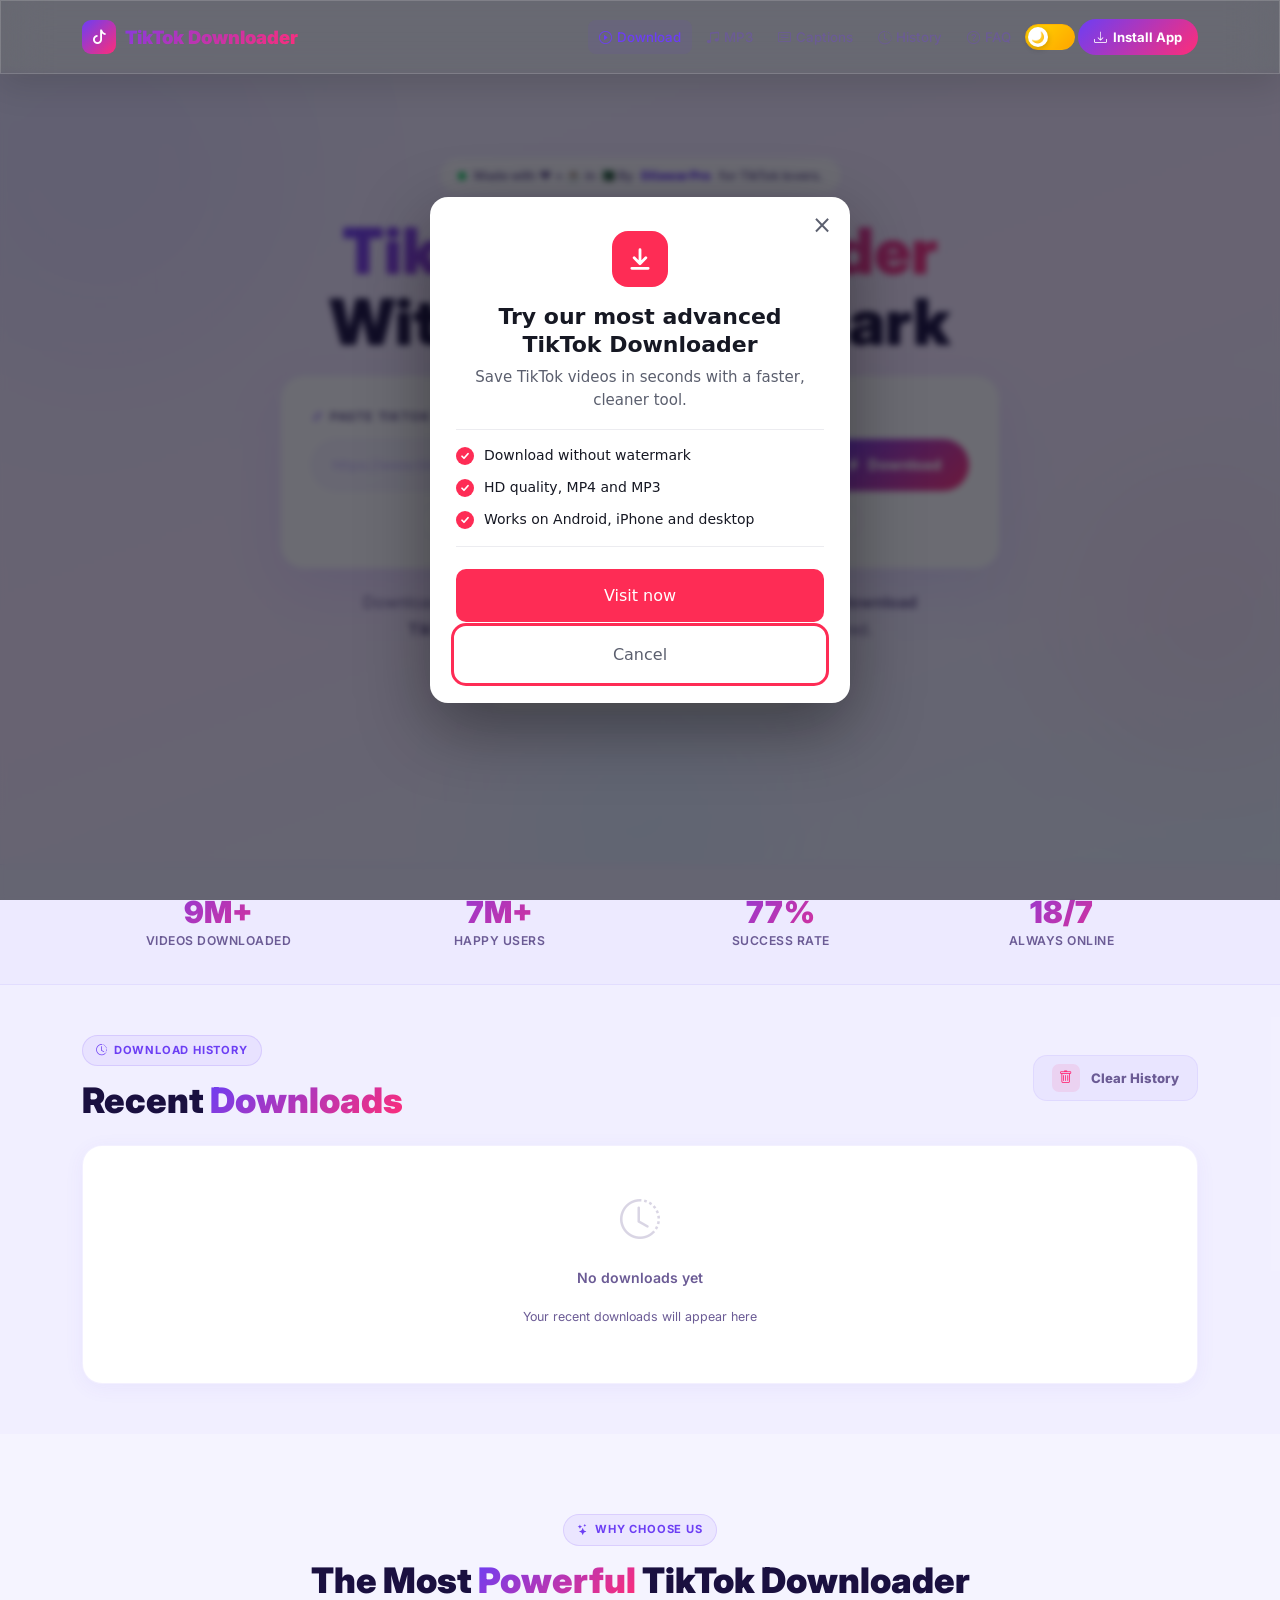
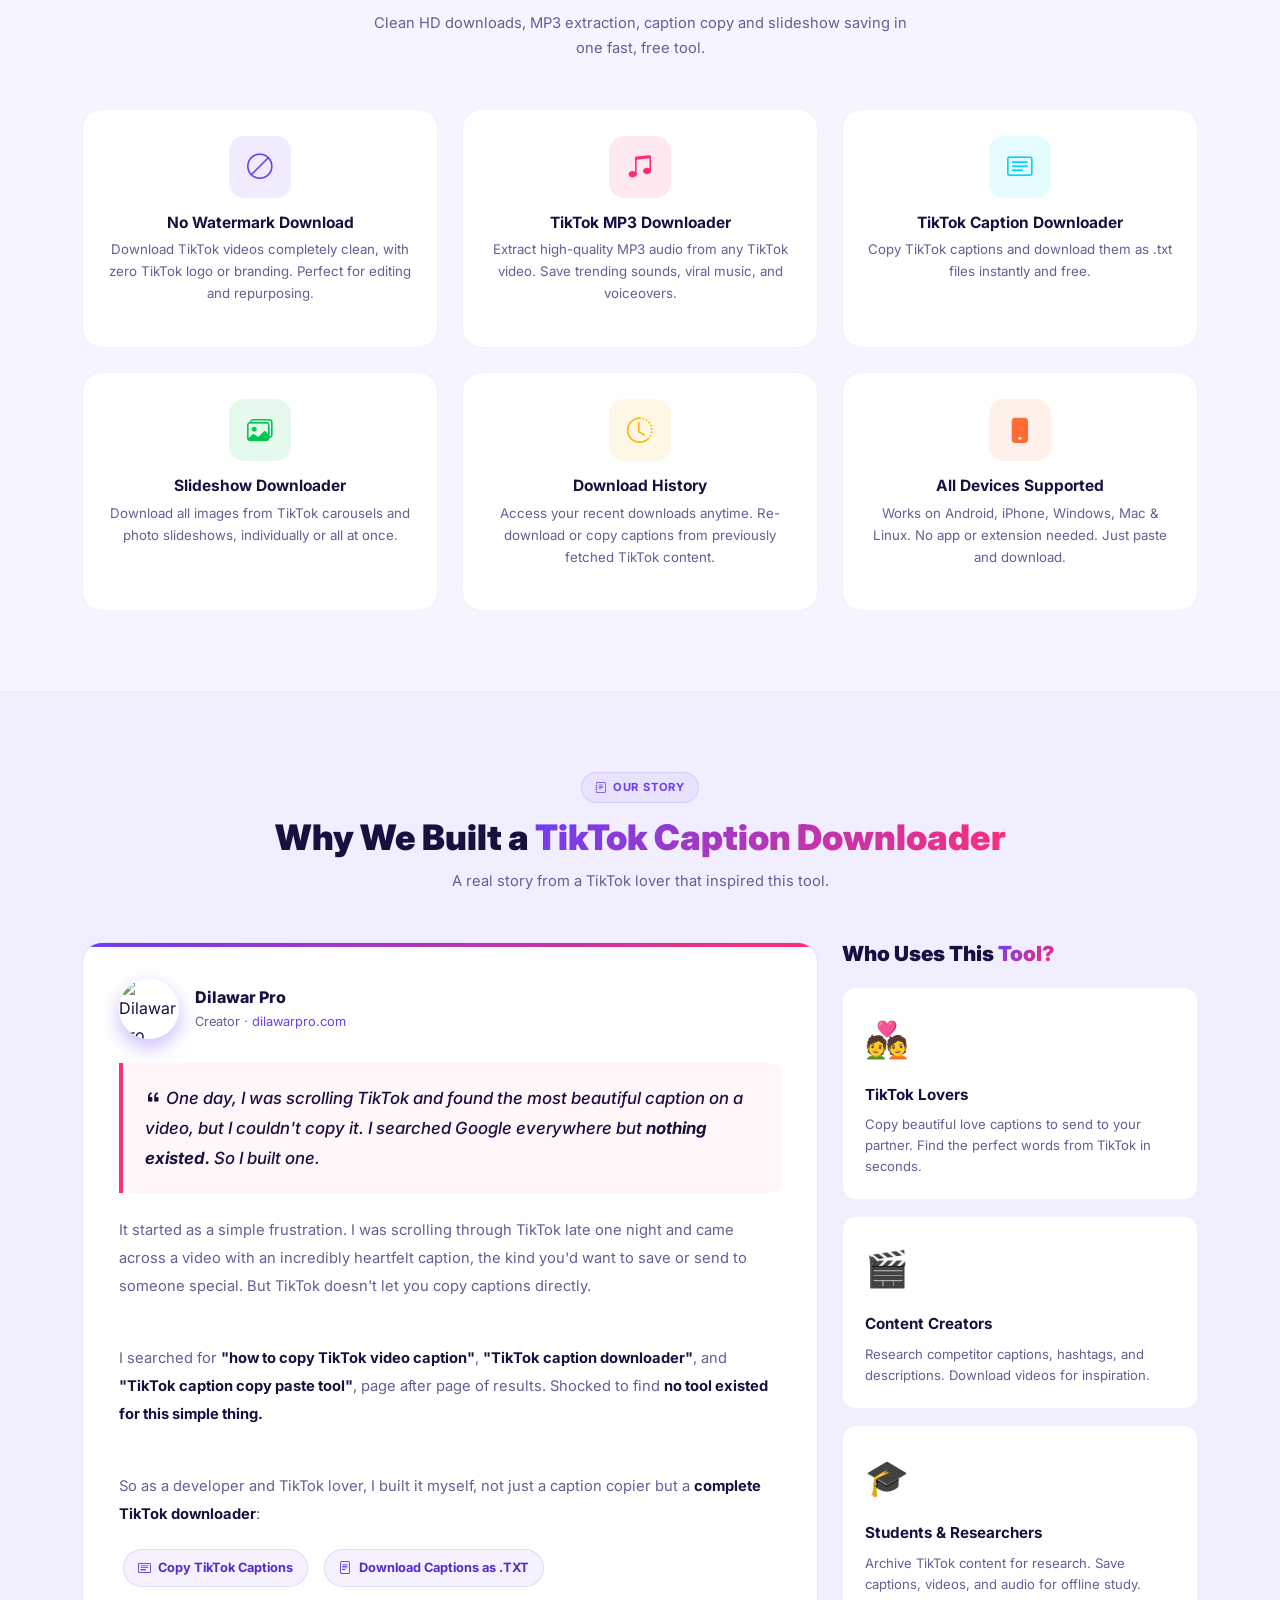
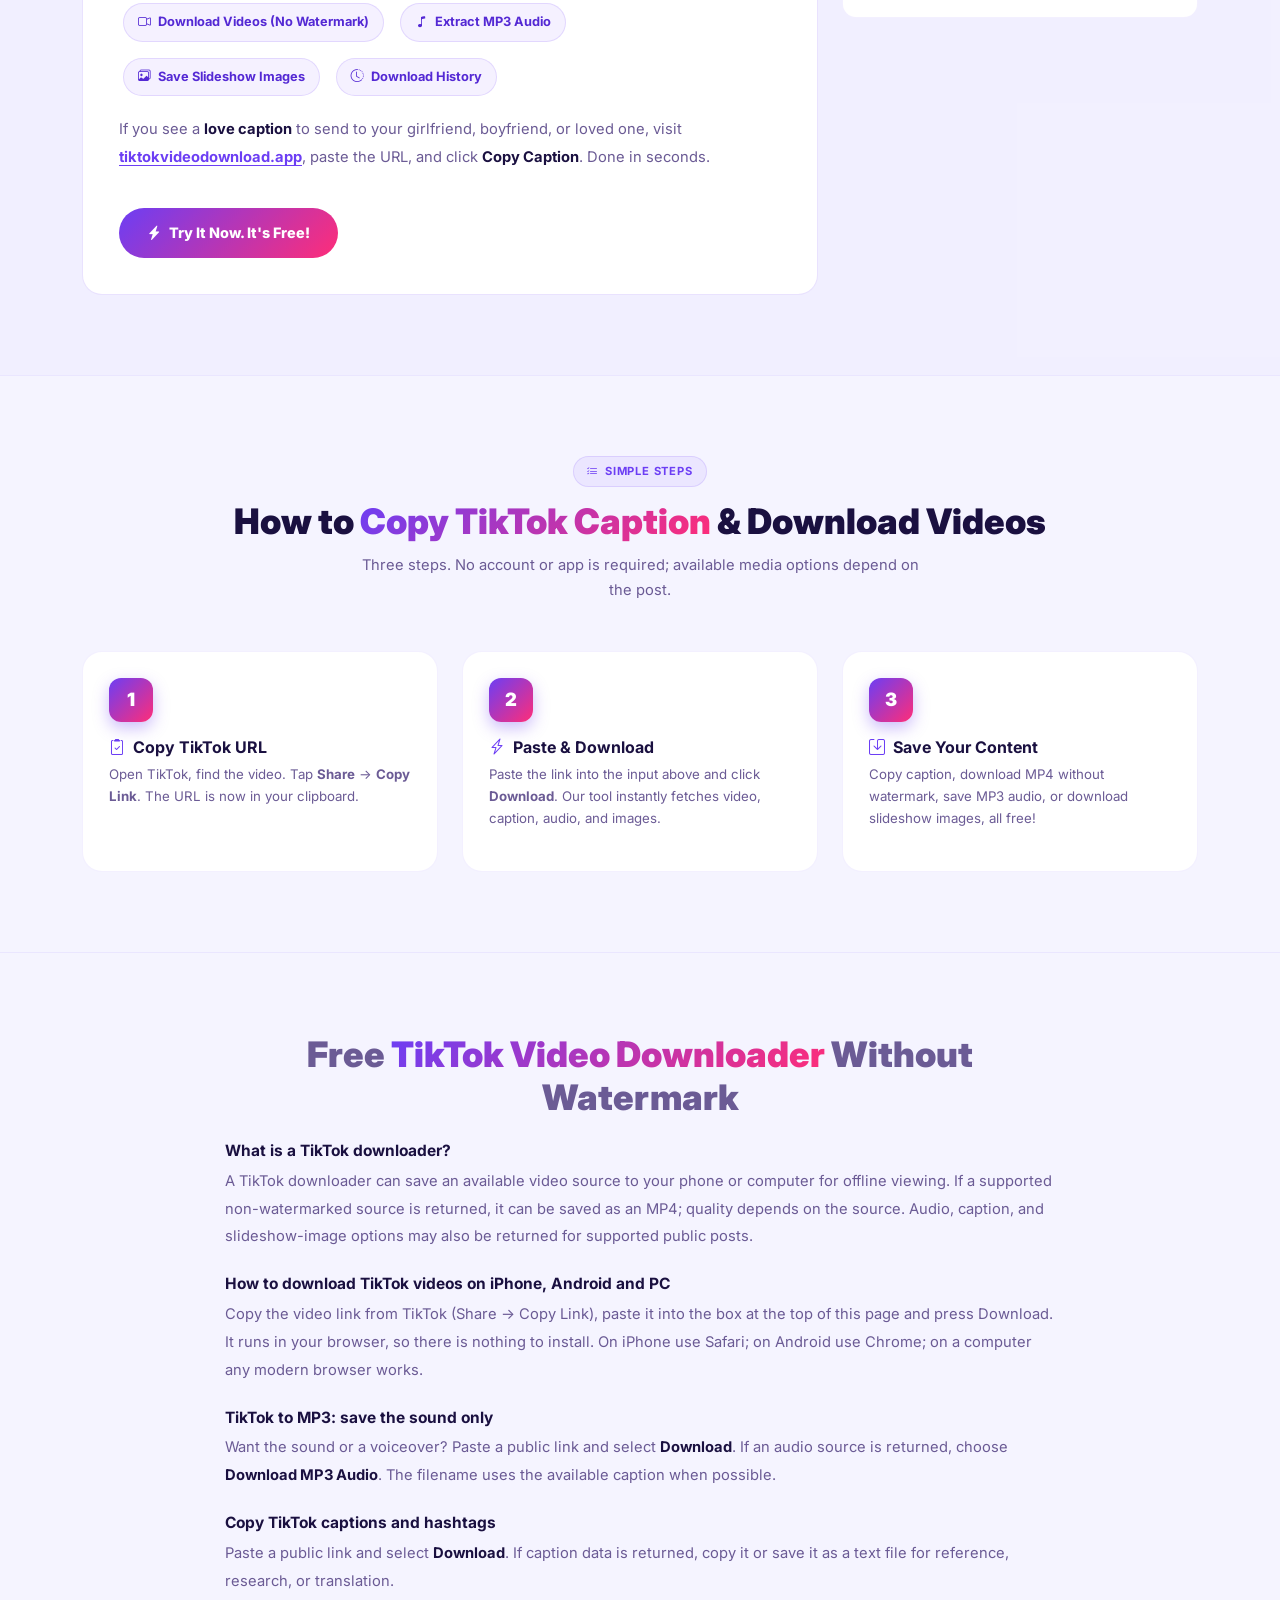
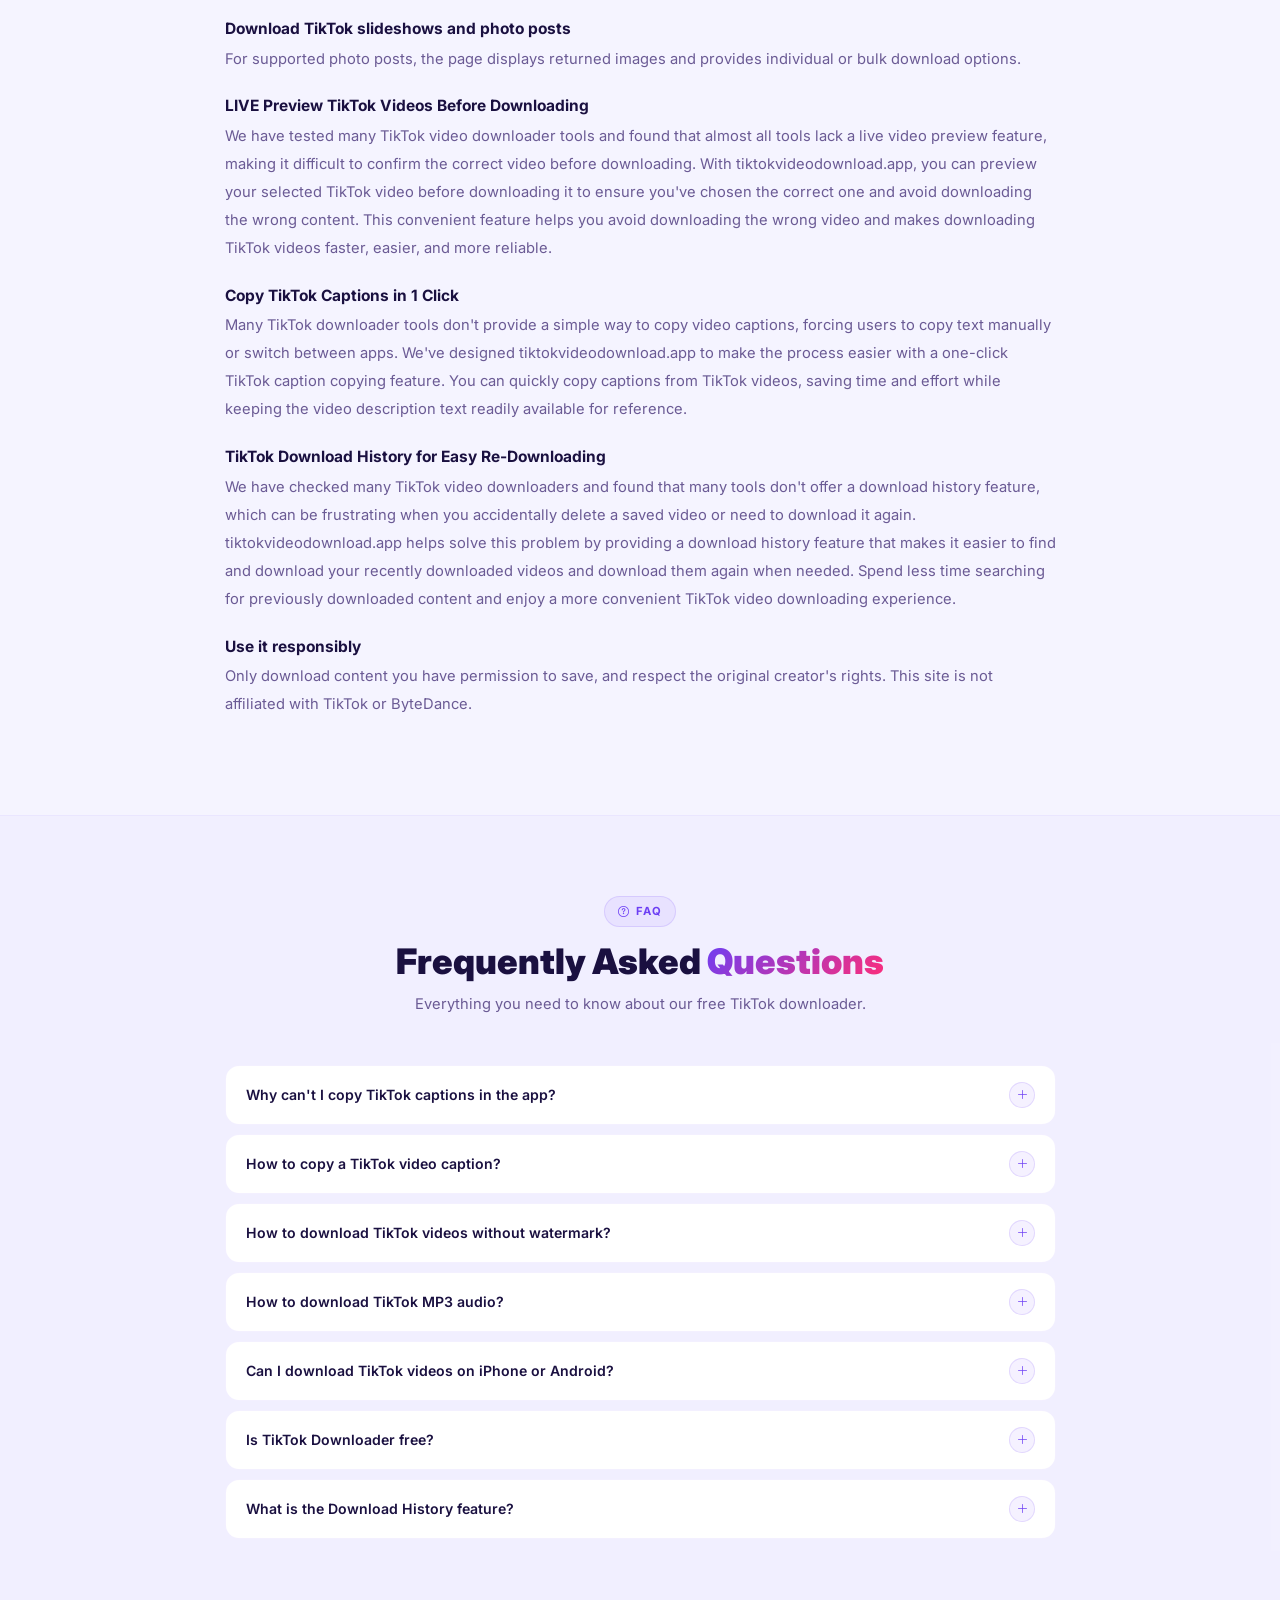
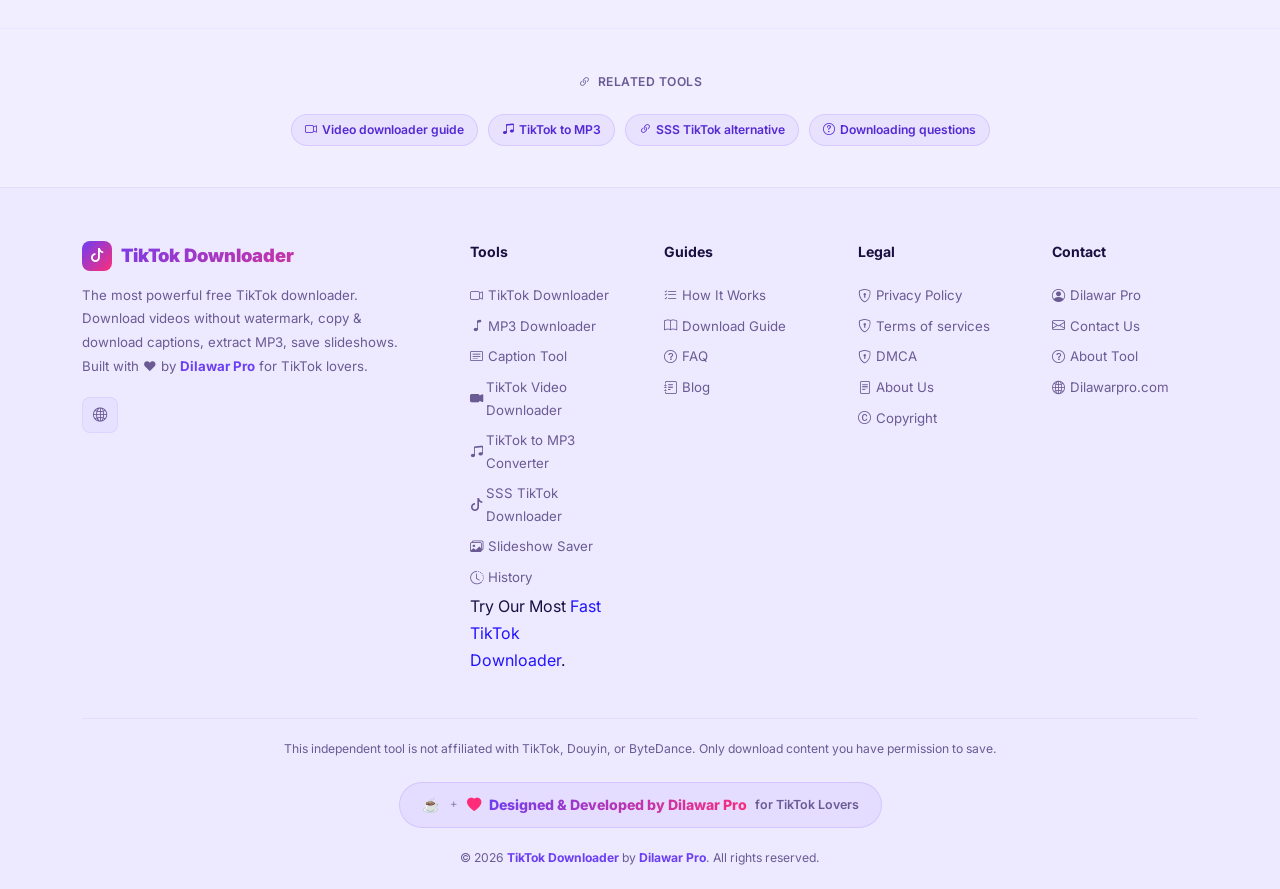
==== index.html @ e0919cea "Update index.html" ====
<!DOCTYPE html>
<html lang="en" data-theme="light">
<head>
    <meta charset="UTF-8">
    <meta name="viewport" content="width=device-width, initial-scale=1.0">
    <meta http-equiv="X-UA-Compatible" content="IE=edge">

    <title>TikTok Downloader – No Watermark HD Video, MP3 &amp; Captions (Free)</title>
    <meta name="description" content="Free TikTok downloader: save TikTok videos without watermark in HD MP4, convert TikTok to MP3, copy captions and download slideshows. No app, no login. Works on iPhone, Android and PC.">
    <meta name="author" content="Dilawar Pro">
    <meta name="robots" content="index, follow, max-image-preview:large, max-snippet:-1, max-video-preview:-1">
    <meta name="theme-color" content="#6C3EF4">
    <link rel="canonical" href="https://tiktokvideodownload.app/">
    <link rel="alternate" hreflang="en" href="https://tiktokvideodownload.app/">
    <link rel="alternate" hreflang="x-default" href="https://tiktokvideodownload.app/">
    <link rel="shortcut icon" href="assets/img/favicon.png" type="image/x-icon">
    <link rel="apple-touch-icon" href="assets/img/favicon.png">
    <link rel="manifest" href="manifest.json">

    <!-- OG Tags -->
    <meta property="og:type" content="website">
    <meta property="og:locale" content="en_US">
    <meta property="og:url" content="https://tiktokvideodownload.app/">
    <meta property="og:title" content="TikTok Downloader – No Watermark HD Video, MP3 &amp; Captions (Free)">
    <meta property="og:description" content="Save TikTok videos without watermark, convert to MP3, copy captions and download slideshows. Free, fast, no login.">
    <meta property="og:image" content="https://tiktokvideodownload.app/assets/img/favicon.png">
    <meta property="og:image:width" content="512">
    <meta property="og:image:height" content="512">
    <meta property="og:image:alt" content="TikTok Downloader icon">
    <meta property="og:site_name" content="TikTok Downloader">

    <!-- Twitter Card -->
    <meta name="twitter:card" content="summary">
    <meta name="twitter:title" content="TikTok Downloader – No Watermark HD Video, MP3 &amp; Captions">
    <meta name="twitter:description" content="Download TikTok videos without watermark, extract MP3, copy captions. Free, no login.">
    <meta name="twitter:image" content="https://tiktokvideodownload.app/assets/img/favicon.png">

    <!-- AdSense tag -->
    <script async src="https://pagead2.googlesyndication.com/pagead/js/adsbygoogle.js?client=ca-pub-5580564546196829" crossorigin="anonymous"></script>
    <meta name="google-adsense-account" content="ca-pub-5580564546196829">

    <!-- Schema Markup -->
    <script type="application/ld+json">
    {
      "@context": "https://schema.org",
      "@graph": [
        {
          "@type": "WebSite",
          "@id": "https://tiktokvideodownload.app/#website",
          "url": "https://tiktokvideodownload.app/",
          "name": "TikTok Downloader",
          "inLanguage": "en"
        },
        {
          "@type": "Organization",
          "@id": "https://tiktokvideodownload.app/#org",
          "name": "TikTok Downloader by Dilawar Pro",
          "url": "https://tiktokvideodownload.app/",
          "logo": "https://tiktokvideodownload.app/assets/img/favicon.png",
          "founder": { "@type": "Person", "name": "Dilawar Pro", "url": "https://dilawarpro.com" }
        },
        {
          "@type": "WebApplication",
          "@id": "https://tiktokvideodownload.app/#app",
          "name": "TikTok Downloader",
          "alternateName": ["TikTok Video Downloader", "TikTok MP3 Downloader", "TikTok Caption Downloader"],
          "url": "https://tiktokvideodownload.app/",
          "description": "Free online TikTok downloader. Save videos without watermark, convert TikTok to MP3, copy captions and download slideshows.",
          "applicationCategory": "MultimediaApplication",
          "operatingSystem": "Any (web browser)",
          "browserRequirements": "Requires JavaScript",
          "offers": { "@type": "Offer", "price": "0", "priceCurrency": "USD" },
          "publisher": { "@id": "https://tiktokvideodownload.app/#org" },
          "featureList": ["TikTok video download without watermark", "TikTok to MP3", "TikTok caption copy", "TikTok slideshow download", "Local download history"]
        },
        {
          "@type": "HowTo",
          "name": "How to download a TikTok video without watermark",
          "step": [
            { "@type": "HowToStep", "name": "Copy the TikTok link", "text": "In TikTok, tap Share, then Copy Link." },
            { "@type": "HowToStep", "name": "Paste and press Download", "text": "Paste the link into the box at tiktokvideodownload.app and press Download." },
            { "@type": "HowToStep", "name": "Save the file", "text": "Choose Download Video (No Watermark), Download MP3 Audio, or copy the caption." }
          ]
        },
        {
          "@type": "FAQPage",
          "mainEntity": [
            { "@type": "Question", "name": "Why can't I copy TikTok captions in the app?", "acceptedAnswer": { "@type": "Answer", "text": "Some app views make caption text difficult to select. Paste a public TikTok link here; if caption data is returned, you can copy it or save it as text." } },
            { "@type": "Question", "name": "How to copy a TikTok video caption?", "acceptedAnswer": { "@type": "Answer", "text": "Paste a public TikTok URL and select Download. If a caption is returned, use Copy Caption or Save as .txt." } },
            { "@type": "Question", "name": "How to download TikTok videos without watermark?", "acceptedAnswer": { "@type": "Answer", "text": "Paste a public TikTok URL and select Download. If an eligible video source is available, choose Download Video (No Watermark). Results depend on the provider." } },
            { "@type": "Question", "name": "How to download TikTok MP3 audio?", "acceptedAnswer": { "@type": "Answer", "text": "Paste any TikTok URL and click Download. Once the content loads, click Download MP3 Audio to save the audio track." } },
            { "@type": "Question", "name": "Can I download TikTok videos on iPhone or Android?", "acceptedAnswer": { "@type": "Answer", "text": "Yes. It works in any mobile browser, so no app is needed." } },
            { "@type": "Question", "name": "Is TikTok Downloader free?", "acceptedAnswer": { "@type": "Answer", "text": "No account is currently required. Processing and download options depend on the public post and third-party provider." } },
            { "@type": "Question", "name": "What is the Download History feature?", "acceptedAnswer": { "@type": "Answer", "text": "Recent fetched items are stored in your browser so you can revisit them. Clear the list from the page; fetching media again still depends on the source and provider." } }
          ]
        }
      ]
    }
    </script>

    <!-- CDN -->
    <link rel="preconnect" href="https://cdn.jsdelivr.net" crossorigin>
    <link rel="preconnect" href="https://fonts.googleapis.com" crossorigin>
    <link rel="preconnect" href="https://fonts.gstatic.com" crossorigin>
    <link rel="preconnect" href="https://www.tikwm.com" crossorigin>
    <link href="https://cdn.jsdelivr.net/npm/bootstrap@5.3.3/dist/css/bootstrap.min.css" rel="stylesheet">
    <link href="https://cdn.jsdelivr.net/npm/bootstrap-icons@1.11.3/font/bootstrap-icons.min.css" rel="stylesheet">
    <link href="https://fonts.googleapis.com/css2?family=Inter:wght@300;400;500;600;700;800;900&display=swap" rel="stylesheet">
    <link rel="stylesheet" href="assets/css/styles.css">

    <!-- Google tag (gtag.js) -->
    <script async src="https://www.googletagmanager.com/gtag/js?id=G-35M67CWVDE"></script>
    <script>
      window.dataLayer = window.dataLayer || [];
      function gtag(){dataLayer.push(arguments);}
      gtag('js', new Date());
      gtag('config', 'G-35M67CWVDE');
    </script>
</head>
<body>

<!-- ANNOUNCEMENT BAR -->
<!-- <div class="announce-bar" id="announceBar" role="banner">
    <i class="bi bi-stars" aria-hidden="true"></i>
    <span><strong>Available in your browser:</strong> video, audio, caption export, slideshow downloads, and local history. <a href="#downloader">Open the tool</a></span>
    <button class="close-bar" onclick="closeAnnounceBar()" aria-label="Close announcement">
        <i class="bi bi-x-lg" aria-hidden="true"></i>
    </button>
</div> -->

<!-- NAVBAR -->
<nav class="main-nav" id="mainNav" role="navigation" aria-label="Main navigation">
    <div class="container">
        <div class="d-flex align-items-center justify-content-between gap-3 flex-wrap">
            <a href="https://tiktokvideodownload.app/" class="brand" aria-label="TikTok Downloader Home">
                <span class="brand-ico" aria-hidden="true"><i class="bi bi-tiktok"></i></span>
                TikTok Downloader
            </a>
            <button class="hamburger" id="hamburgerBtn" aria-label="Toggle navigation menu" aria-expanded="false">
                <span></span><span></span><span></span>
            </button>
            <div class="nav-links" id="navLinks">
                <a href="#downloader" class="nav-link-item active"><i class="bi bi-play-circle" aria-hidden="true"></i> Download</a>
                <a href="#mp3" class="nav-link-item"><i class="bi bi-music-note-beamed" aria-hidden="true"></i> MP3</a>
                <a href="#captions" class="nav-link-item"><i class="bi bi-card-text" aria-hidden="true"></i> Captions</a>
                <a href="#history-section" class="nav-link-item"><i class="bi bi-clock-history" aria-hidden="true"></i> History</a>
                <a href="#faq" class="nav-link-item"><i class="bi bi-question-circle" aria-hidden="true"></i> FAQ</a>
                <div class="theme-toggle" id="themeToggle" onclick="toggleTheme()" role="switch" aria-label="Toggle dark/light mode" tabindex="0" title="Toggle Theme">
                    <div class="tt-track">
                        <div class="tt-thumb" id="ttThumb"><span id="ttEmoji">🌙</span></div>
                    </div>
                </div>
                <button class="btn-install-nav" onclick="handleInstall()" aria-label="Install TikTok Downloader App">
                    <i class="bi bi-download" aria-hidden="true"></i> Install App
                </button>
            </div>
        </div>
    </div>
</nav>

<!-- HERO -->
<section class="hero" id="downloader" aria-labelledby="hero-h1">
    <div class="blob blob-1" aria-hidden="true"></div>
    <div class="blob blob-2" aria-hidden="true"></div>
    <div class="blob blob-3" aria-hidden="true"></div>
    <div class="hero-dots" aria-hidden="true">
        <div class="dot" style="left:7%;animation-delay:0s;animation-duration:7s;background:#6C3EF4;"></div>
        <div class="dot" style="left:21%;animation-delay:1.2s;animation-duration:5.5s;background:#FF2D78;"></div>
        <div class="dot" style="left:44%;animation-delay:2s;animation-duration:8s;background:#00D4FF;"></div>
        <div class="dot" style="left:67%;animation-delay:0.7s;animation-duration:6.5s;background:#6C3EF4;"></div>
        <div class="dot" style="left:84%;animation-delay:3s;animation-duration:7.5s;background:#FF2D78;"></div>
        <div class="dot" style="left:33%;animation-delay:1.8s;animation-duration:9s;background:#00C853;"></div>
        <div class="dot" style="left:56%;animation-delay:2.5s;animation-duration:6s;background:#FFB300;"></div>
        <div class="dot" style="left:77%;animation-delay:4s;animation-duration:8.5s;background:#6C3EF4;"></div>
    </div>

    <div class="container hero-inner" style="margin-top: 20px;">
        <div class="text-center">
            <div class="hero-badge">
                <span class="live-dot"></span>
                Made with ❤️ + ☕ in 🇵🇰 By <a href="https://dilawarpro.com" style="color: #6c3ef4; font-weight: 900;">Dilawar Pro</a> for TikTok lovers.
            </div>
            <h1 class="hero-title" id="hero-h1">
                <span class="text-gradient">TikTok Downloader</span><br>
                Without Watermark
            </h1>

            <!-- Download Box -->
            <div class="dl-box">
                <div class="url-label">
                    <i class="bi bi-link-45deg" aria-hidden="true"></i>
                    Paste TikTok Video URL Below
                </div>
                <div class="input-row">
                    <div class="url-input-wrap">
                        <input type="url" id="tiktokUrl" class="url-input"
                            placeholder="https://www.tiktok.com/@username/video/..."
                            aria-label="TikTok video URL input"
                            autocomplete="off" spellcheck="false" autofocus>
                        <button class="clear-btn" id="clearBtn" onclick="clearInput()" aria-label="Clear URL input">
                            <i class="bi bi-x-lg"></i>
                        </button>
                        <button class="btn-paste" onclick="pasteURL()" aria-label="Paste URL from clipboard">
                            <i class="bi bi-clipboard" aria-hidden="true"></i>
                        </button>
                    </div>
                    <button class="btn-main-dl" id="fetchBtn" onclick="fetchTikTok()" aria-label="Download TikTok content">
                        <i class="bi bi-lightning-charge-fill" aria-hidden="true"></i> Download
                    </button>
                </div>

                <!-- Progress / Loader (loader animation is injected by script.js) -->
                <div class="progress-section" id="progressSection">
                    <div class="progress-header">
                        <span class="progress-label" id="progressLabel">Connecting...</span>
                        <span class="progress-pct" id="progressPct">0%</span>
                    </div>
                    <div class="progress-track">
                        <div class="progress-fill" id="progressFill"></div>
                    </div>
                </div>

                <!-- Quick Actions -->
                <div class="quick-actions">
                    <span class="quick-tag" onclick="setExample('video')"><i class="bi bi-camera-video" aria-hidden="true"></i> Try Example Video</span>
                    <span class="quick-tag" onclick="setExample('audio')"><i class="bi bi-music-note" aria-hidden="true"></i> Try Example Audio</span>
                    <span class="quick-tag" onclick="scrollToHistory()"><i class="bi bi-clock-history" aria-hidden="true"></i> View History</span>
                </div>
            </div>
            <p class="hero-subtitle">
                Download TikTok videos in HD MP4, extract MP3 audio,
                <strong>copy &amp; download TikTok captions</strong>,
                save slideshows, all <strong>FREE</strong>. No login required.
            </p>

            <a href="#" onclick="handleInstall(); return false;" class="btn-install-hero" aria-label="Install TikTok Downloader as web app">
                <i class="bi bi-phone-fill" aria-hidden="true"></i>
                Add to Home Screen. 100% Free!
                <i class="bi bi-arrow-right" aria-hidden="true"></i>
            </a>
        </div>
    </div>
</section>

<!-- STATS (non-numeric-claim version: replace with real figures when you have them) -->
<section class="stats-bar" aria-label="Tool statistics">
    <div class="container">
        <div class="row g-2 justify-content-center">
            <div class="col-6 col-md-3">
                <div class="stat-item">
                    <span class="stat-num" data-target="12" data-suffix="M+">12M+</span>
                    <span class="stat-lbl">Videos Downloaded</span>
                </div>
            </div>
            <div class="col-6 col-md-3">
                <div class="stat-item">
                    <span class="stat-num" data-target="10" data-suffix="M+">10M+</span>
                    <span class="stat-lbl">Happy Users</span>
                </div>
            </div>
            <div class="col-6 col-md-3">
                <div class="stat-item">
                    <span class="stat-num" data-target="99.9" data-suffix="%">99.9%</span>
                    <span class="stat-lbl">Success Rate</span>
                </div>
            </div>
            <div class="col-6 col-md-3">
                <div class="stat-item">
                    <span class="stat-num" data-target="24" data-suffix="/7">24/7</span>
                    <span class="stat-lbl">Always Online</span>
                </div>
            </div>
        </div>
    </div>
</section>

<!-- RESULT SECTION -->
<section class="result-section" id="resultSection" aria-live="polite" aria-label="Download results">
    <div class="container">
        <div class="text-center mb-4">
            <h2 class="section-title">Your Content is <span class="text-gradient">Ready!</span></h2>
            <p class="section-desc">Preview, copy captions, and download your TikTok content below.</p>
        </div>
        <div class="row g-4">

            <!-- Preview -->
            <div class="col-lg-5" id="mp3">
                <div class="res-card">
                    <div class="res-header">
                        <i class="bi bi-play-circle-fill text-gradient" style="font-size:1rem;" aria-hidden="true"></i>
                        <h5>Preview</h5>
                        <span class="res-badge" id="contentBadge">Video</span>
                    </div>
                    <div class="res-body">
                        <div class="video-wrap" id="videoWrap">
                            <video id="tiktokVideo" controls preload="metadata" playsinline
                                   style="width:100%;aspect-ratio:9/16;background:#000;object-fit:contain;"
                                   aria-label="TikTok video preview">
                                Your browser does not support video playback.
                            </video>
                        </div>
                        <div id="slideshowWrap" style="display:none;">
                            <button class="gallery-download-current" id="downloadCurrentImage" type="button" aria-label="Download this TikTok photo">
                                <i class="bi bi-download" aria-hidden="true"></i> Download This Image
                            </button>
                            <div class="slides-grid" id="slidesGrid" role="list" aria-label="TikTok slideshow images"></div>
                            <button class="gallery-download-all" type="button" onclick="downloadAllSlides()" aria-label="Download all TikTok slideshow photos">
                                <i class="bi bi-download" aria-hidden="true"></i> Download All Photos
                            </button>
                        </div>
                        <div id="previewPlaceholder" style="text-align:center;padding:28px;color:var(--text-muted);">
                            <i class="bi bi-collection-play" style="font-size:2.8rem;opacity:0.25;" aria-hidden="true"></i>
                            <p style="margin-top:9px;font-size:0.82rem;">Preview will appear here</p>
                        </div>
                    </div>
                </div>

                <!-- Downloads -->
                <div class="res-card mt-4">
                    <div class="res-header">
                        <i class="bi bi-download" style="color:var(--success);font-size:1rem;" aria-hidden="true"></i>
                        <h5>Download Options</h5>
                    </div>
                    <div class="res-body">
                        <div class="dl-btn-list">
                            <button class="dl-btn db-mp4" id="btnMp4" style="display:none;" onclick="doMp4()" aria-label="Download TikTok video without watermark">
                                <div class="dbi"><i class="bi bi-camera-video-fill" aria-hidden="true"></i></div>
                                <div class="dl-btn-info">
                                    <span class="dl-btn-title">Download Video (No Watermark)</span>
                                    <span class="dl-btn-sub">HD MP4 · Best Quality</span>
                                </div>
                                <i class="bi bi-arrow-right dl-arrow" aria-hidden="true"></i>
                            </button>
                            <button class="dl-btn db-mp3" id="btnMp3" style="display:none;" onclick="doMp3()" aria-label="Download TikTok audio as MP3">
                                <div class="dbi"><i class="bi bi-music-note-beamed" aria-hidden="true"></i></div>
                                <div class="dl-btn-info">
                                    <span class="dl-btn-title">Download MP3 Audio</span>
                                    <span class="dl-btn-sub">High Quality Audio Track</span>
                                </div>
                                <i class="bi bi-arrow-right dl-arrow" aria-hidden="true"></i>
                            </button>
                            <button class="dl-btn db-img" id="btnAllImg" style="display:none;" onclick="downloadAllSlides()" aria-label="Download all slideshow images">
                                <div class="dbi"><i class="bi bi-images" aria-hidden="true"></i></div>
                                <div class="dl-btn-info">
                                    <span class="dl-btn-title">Download All Images</span>
                                    <span class="dl-btn-sub" id="btnAllImgSub">Slideshow · All Slides</span>
                                </div>
                                <i class="bi bi-arrow-right dl-arrow" aria-hidden="true"></i>
                            </button>
                        </div>
                        <p class="mt-3 mb-0" style="font-size:0.73rem;color:var(--text-muted);text-align:center;">
                            <i class="bi bi-shield-check" style="color:var(--success);" aria-hidden="true"></i>
                            History stays in this browser. TikWM and Tikmate process submitted links.
                        </p>
                    </div>
                </div>
            </div>

            <!-- Info + Caption -->
            <div class="col-lg-7" id="captions">

                <!-- Video Info -->
                <div class="res-card mb-4" id="videoInfoCard" style="display:none;">
                    <div class="res-header">
                        <i class="bi bi-info-circle-fill" style="color:var(--accent);font-size:1rem;" aria-hidden="true"></i>
                        <h5>Video Information</h5>
                    </div>
                    <div class="res-body">
                        <div class="info-grid">
                            <div><div class="info-lbl">Author</div><div class="info-val" id="infoAuthor">—</div></div>
                            <div><div class="info-lbl">Duration</div><div class="info-val" id="infoDuration">—</div></div>
                            <div><div class="info-lbl"><i class="bi bi-heart-fill" style="color:var(--secondary);"></i> Likes</div><div class="info-val" id="infoLikes">—</div></div>
                            <div><div class="info-lbl"><i class="bi bi-eye-fill" style="color:var(--accent);"></i> Views</div><div class="info-val" id="infoViews">—</div></div>
                        </div>
                    </div>
                </div>

                <!-- Caption -->
                <div class="res-card mt-4" id="captionCard">
                    <div class="res-header">
                        <i class="bi bi-card-text" style="color:var(--accent);font-size:1rem;" aria-hidden="true"></i>
                        <h5>TikTok Caption / Description</h5>
                        <span class="copy-count-badge" id="copyCountBadge" style="display:none;">
                            <i class="bi bi-clipboard-check" aria-hidden="true"></i>
                            Copied <span id="copyCountNum">0</span>x
                        </span>
                    </div>
                    <div class="res-body">
                        <textarea id="captionArea" class="caption-ta" rows="4"
                            placeholder="Video caption appears here automatically after fetching..."
                            aria-label="TikTok video caption text"></textarea>
                        <div class="char-count" id="charCount"></div>
                        <div class="d-flex gap-2 mt-3 flex-wrap">
                            <button class="dl-btn db-cap" style="padding:10px 16px;flex:1;min-width:130px;" onclick="copyCaption()" aria-label="Copy TikTok caption">
                                <div class="dbi" style="width:30px;height:30px;border-radius:7px;font-size:0.9rem;"><i class="bi bi-clipboard" aria-hidden="true"></i></div>
                                <span class="dl-btn-info"><span class="dl-btn-title" style="font-size:0.82rem;">Copy Caption</span></span>
                            </button>
                            <button class="dl-btn db-txt" style="padding:10px 16px;flex:1;min-width:130px;" onclick="saveCaption()" aria-label="Save caption as text file">
                                <div class="dbi" style="width:30px;height:30px;border-radius:7px;font-size:0.9rem;background:rgba(108,62,244,0.1);color:var(--primary);"><i class="bi bi-file-text" aria-hidden="true"></i></div>
                                <span class="dl-btn-info"><span class="dl-btn-title" style="font-size:0.82rem;">Save as .txt</span></span>
                            </button>
                            <button class="dl-btn db-txt" style="padding:10px 16px;flex:1;min-width:130px;" onclick="shareCaption()" aria-label="Share TikTok caption">
                                <div class="dbi" style="width:30px;height:30px;border-radius:7px;font-size:0.9rem;background:rgba(0,200,83,0.1);color:var(--success);"><i class="bi bi-share" aria-hidden="true"></i></div>
                                <span class="dl-btn-info"><span class="dl-btn-title" style="font-size:0.82rem;">Share Caption</span></span>
                            </button>
                        </div>
                    </div>
                </div>
            </div>
        </div>

        <!-- Rating Section -->
        <div class="row mt-4">
            <div class="col-12">
                <div class="rating-section">
                    <h4 style="font-size:1rem;font-weight:700;margin-bottom:4px;">Rate Your Experience</h4>
                    <p style="font-size:0.82rem;color:var(--text-muted);margin-bottom:10px;">Was this tool helpful? Let us know!</p>
                    <div class="stars-display" role="group" aria-label="Rate this tool">
                        <button class="star-btn" data-star="1" onclick="rateTool(1)" aria-label="Rate 1 star">⭐</button>
                        <button class="star-btn" data-star="2" onclick="rateTool(2)" aria-label="Rate 2 stars">⭐</button>
                        <button class="star-btn" data-star="3" onclick="rateTool(3)" aria-label="Rate 3 stars">⭐</button>
                        <button class="star-btn" data-star="4" onclick="rateTool(4)" aria-label="Rate 4 stars">⭐</button>
                        <button class="star-btn" data-star="5" onclick="rateTool(5)" aria-label="Rate 5 stars">⭐</button>
                    </div>
                    <div class="rating-label" id="ratingLabel">Click a star to rate</div>
                </div>
            </div>
        </div>
    </div>
</section>

<!-- HISTORY SECTION -->
<section class="history-section section-alt" id="history-section" aria-labelledby="history-h2">
    <div class="container">
        <div class="d-flex align-items-center justify-content-between flex-wrap gap-3 mb-4">
            <div>
                <span class="section-label"><i class="bi bi-clock-history" aria-hidden="true"></i> Download History</span>
                <h2 class="section-title" id="history-h2" style="margin-bottom:0;">Recent <span class="text-gradient">Downloads</span></h2>
            </div>
            <button class="dl-btn db-txt" style="padding:8px 18px;width:auto;" onclick="clearHistory()" aria-label="Clear download history">
                <div class="dbi" style="width:28px;height:28px;border-radius:7px;font-size:0.85rem;background:rgba(255,45,120,0.1);color:var(--secondary);"><i class="bi bi-trash" aria-hidden="true"></i></div>
                <span class="dl-btn-info"><span class="dl-btn-title" style="font-size:0.82rem;">Clear History</span></span>
            </button>
        </div>
        <div class="history-card">
            <div id="historyList">
                <div class="history-empty">
                    <i class="bi bi-clock-history" aria-hidden="true"></i>
                    <p style="font-size:0.88rem;font-weight:600;">No downloads yet</p>
                    <p style="font-size:0.78rem;">Your recent downloads will appear here</p>
                </div>
            </div>
        </div>
    </div>
</section>

<!-- FEATURES -->
<section class="section-pad" aria-labelledby="feat-h2">
    <div class="container">
        <div class="text-center mb-5">
            <span class="section-label"><i class="bi bi-stars" aria-hidden="true"></i> Why Choose Us</span>
            <h2 class="section-title" id="feat-h2">The Most <span class="text-gradient">Powerful</span> TikTok Downloader</h2>
            <p class="section-desc">Clean HD downloads, MP3 extraction, caption copy and slideshow saving in one fast, free tool.</p>
        </div>
        <div class="row g-4">
            <div class="col-md-6 col-lg-4">
                <article class="feat-card">
                    <div class="feat-icon fi-1"><i class="bi bi-ban" aria-hidden="true"></i></div>
                    <h3 class="feat-title">No Watermark Download</h3>
                    <p class="feat-desc">Download TikTok videos completely clean, with zero TikTok logo or branding. Perfect for editing and repurposing.</p>
                </article>
            </div>
            <div class="col-md-6 col-lg-4">
                <article class="feat-card">
                    <div class="feat-icon fi-2"><i class="bi bi-music-note-beamed" aria-hidden="true"></i></div>
                    <h3 class="feat-title">TikTok MP3 Downloader</h3>
                    <p class="feat-desc">Extract high-quality MP3 audio from any TikTok video. Save trending sounds, viral music, and voiceovers.</p>
                </article>
            </div>
            <div class="col-md-6 col-lg-4">
                <article class="feat-card">
                    <div class="feat-icon fi-3"><i class="bi bi-card-text" aria-hidden="true"></i></div>
                    <h3 class="feat-title">TikTok Caption Downloader</h3>
                    <p class="feat-desc">Copy TikTok captions and download them as .txt files instantly and free.</p>
                </article>
            </div>
            <div class="col-md-6 col-lg-4">
                <article class="feat-card">
                    <div class="feat-icon fi-4"><i class="bi bi-images" aria-hidden="true"></i></div>
                    <h3 class="feat-title">Slideshow Downloader</h3>
                    <p class="feat-desc">Download all images from TikTok carousels and photo slideshows, individually or all at once.</p>
                </article>
            </div>
            <div class="col-md-6 col-lg-4">
                <article class="feat-card">
                    <div class="feat-icon fi-5"><i class="bi bi-clock-history" aria-hidden="true"></i></div>
                    <h3 class="feat-title">Download History</h3>
                    <p class="feat-desc">Access your recent downloads anytime. Re-download or copy captions from previously fetched TikTok content.</p>
                </article>
            </div>
            <div class="col-md-6 col-lg-4">
                <article class="feat-card">
                    <div class="feat-icon fi-6"><i class="bi bi-phone-fill" aria-hidden="true"></i></div>
                    <h3 class="feat-title">All Devices Supported</h3>
                    <p class="feat-desc">Works on Android, iPhone, Windows, Mac &amp; Linux. No app or extension needed. Just paste and download.</p>
                </article>
            </div>
        </div>
    </div>
</section>

<div class="divider"></div>

<!-- STORY SECTION -->
<section class="section-pad story-section" aria-labelledby="story-h2">
    <div class="container">
        <div class="text-center mb-5">
            <span class="section-label"><i class="bi bi-journal-text" aria-hidden="true"></i> Our Story</span>
            <h2 class="section-title" id="story-h2">Why We Built a <span class="text-gradient">TikTok Caption Downloader</span></h2>
            <p class="section-desc">A real story from a TikTok lover that inspired this tool.</p>
        </div>
        <div class="row g-4 align-items-start">
            <div class="col-lg-8">
                <div class="story-card">
                    <div class="d-flex align-items-center gap-3 mb-4">
                        <img class="story-avatar" src="https://mentorship.dilawarpro.com/trainer.jpg" alt="Dilawar Pro" loading="lazy" decoding="async">
                        <div>
                            <div style="font-weight:800;font-size:1rem;color:var(--text);">Dilawar Pro</div>
                            <div style="font-size:0.8rem;color:var(--text-muted);">Creator · <a href="https://dilawarpro.com" target="_blank" rel="noopener" style="color:var(--primary);">dilawarpro.com</a></div>
                        </div>
                    </div>
                    <blockquote class="story-quote">
                        <i class="bi bi-quote" aria-hidden="true"></i>
                        One day, I was scrolling TikTok and found the most beautiful caption on a video,
                        but I couldn't copy it. I searched Google everywhere but <strong>nothing existed.</strong> So I built one.
                    </blockquote>
                    <div class="story-body">
                        <p>It started as a simple frustration. I was scrolling through TikTok late one night and came across a video with an incredibly heartfelt caption, the kind you'd want to save or send to someone special. But TikTok doesn't let you copy captions directly.</p>
                        <br>
                        <p>I searched for <strong>"how to copy TikTok video caption"</strong>, <strong>"TikTok caption downloader"</strong>, and <strong>"TikTok caption copy paste tool"</strong>, page after page of results. Shocked to find <strong>no tool existed for this simple thing.</strong></p>
                        <br>
                        <p>So as a developer and TikTok lover, I built it myself, not just a caption copier but a <strong>complete TikTok downloader</strong>:</p>
                        <div class="d-flex flex-wrap gap-2 my-3">
                            <span class="story-highlight"><i class="bi bi-card-text" aria-hidden="true"></i> Copy TikTok Captions</span>
                            <span class="story-highlight"><i class="bi bi-file-text" aria-hidden="true"></i> Download Captions as .TXT</span>
                            <span class="story-highlight"><i class="bi bi-camera-video" aria-hidden="true"></i> Download Videos (No Watermark)</span>
                            <span class="story-highlight"><i class="bi bi-music-note" aria-hidden="true"></i> Extract MP3 Audio</span>
                            <span class="story-highlight"><i class="bi bi-images" aria-hidden="true"></i> Save Slideshow Images</span>
                            <span class="story-highlight"><i class="bi bi-clock-history" aria-hidden="true"></i> Download History</span>
                        </div>
                        <p>If you see a <strong>love caption</strong> to send to your girlfriend, boyfriend, or loved one, visit <a href="https://tiktokvideodownload.app" target="_blank" rel="noopener">tiktokvideodownload.app</a>, paste the URL, and click <strong>Copy Caption</strong>. Done in seconds.</p>
                    </div>
                    <a href="#downloader" class="story-cta" aria-label="Try TikTok Caption Downloader">
                        <i class="bi bi-lightning-charge-fill" aria-hidden="true"></i> Try It Now. It's Free!
                    </a>
                </div>
            </div>
            <div class="col-lg-4">
                <h3 class="section-title" style="font-size:1.3rem;margin-bottom:20px;">Who Uses This <span class="text-gradient">Tool?</span></h3>
                <div class="row g-3">
                    <div class="col-12">
                        <div class="usecase-card">
                            <span class="usecase-icon" role="img" aria-label="Couple">💑</span>
                            <div class="usecase-title">TikTok Lovers</div>
                            <div class="usecase-desc">Copy beautiful love captions to send to your partner. Find the perfect words from TikTok in seconds.</div>
                        </div>
                    </div>
                    <div class="col-12">
                        <div class="usecase-card">
                            <span class="usecase-icon" role="img" aria-label="Creator">🎬</span>
                            <div class="usecase-title">Content Creators</div>
                            <div class="usecase-desc">Research competitor captions, hashtags, and descriptions. Download videos for inspiration.</div>
                        </div>
                    </div>
                    <div class="col-12">
                        <div class="usecase-card">
                            <span class="usecase-icon" role="img" aria-label="Student">🎓</span>
                            <div class="usecase-title">Students &amp; Researchers</div>
                            <div class="usecase-desc">Archive TikTok content for research. Save captions, videos, and audio for offline study.</div>
                        </div>
                    </div>
                </div>
            </div>
        </div>
    </div>
</section>

<div class="divider"></div>

<!-- HOW IT WORKS -->
<section class="section-pad" id="how-it-works" aria-labelledby="hiw-h2">
    <div class="container">
        <div class="text-center mb-5">
            <span class="section-label"><i class="bi bi-list-check" aria-hidden="true"></i> Simple Steps</span>
            <h2 class="section-title" id="hiw-h2">How to <span class="text-gradient">Copy TikTok Caption</span> &amp; Download Videos</h2>
            <p class="section-desc">Three steps. No account or app is required; available media options depend on the post.</p>
        </div>
        <div class="row g-4 justify-content-center">
            <div class="col-md-4">
                <div class="step-card">
                    <div class="step-num">1</div>
                    <h3 class="step-title"><i class="bi bi-clipboard2-check me-2" style="color:var(--primary);" aria-hidden="true"></i>Copy TikTok URL</h3>
                    <p class="step-desc">Open TikTok, find the video. Tap <strong>Share</strong> → <strong>Copy Link</strong>. The URL is now in your clipboard.</p>
                </div>
            </div>
            <div class="col-md-4">
                <div class="step-card">
                    <div class="step-num">2</div>
                    <h3 class="step-title"><i class="bi bi-lightning-charge me-2" style="color:var(--primary);" aria-hidden="true"></i>Paste &amp; Download</h3>
                    <p class="step-desc">Paste the link into the input above and click <strong>Download</strong>. Our tool instantly fetches video, caption, audio, and images.</p>
                </div>
            </div>
            <div class="col-md-4">
                <div class="step-card">
                    <div class="step-num">3</div>
                    <h3 class="step-title"><i class="bi bi-save me-2" style="color:var(--primary);" aria-hidden="true"></i>Save Your Content</h3>
                    <p class="step-desc">Copy caption, download MP4 without watermark, save MP3 audio, or download slideshow images, all free!</p>
                </div>
            </div>
        </div>
    </div>
</section>

<div class="divider"></div>

<!-- SEO GUIDE SECTION -->
<section class="section-pad" id="guide" aria-labelledby="guide-h2">
    <div class="container">
        <div class="row justify-content-center">
            <div class="col-lg-9 story-body">
                <h2 class="section-title text-center" id="guide-h2">Free <span class="text-gradient">TikTok Video Downloader</span> Without Watermark</h2>

                <h3 class="feat-title mt-4">What is a TikTok downloader?</h3>
                <p>A TikTok downloader can save an available video source to your phone or computer for offline viewing. If a supported non-watermarked source is returned, it can be saved as an MP4; quality depends on the source. Audio, caption, and slideshow-image options may also be returned for supported public posts.</p>

                <h3 class="feat-title mt-4">How to download TikTok videos on iPhone, Android and PC</h3>
                <p>Copy the video link from TikTok (Share → Copy Link), paste it into the box at the top of this page and press Download. It runs in your browser, so there is nothing to install. On iPhone use Safari; on Android use Chrome; on a computer any modern browser works.</p>

                <h3 class="feat-title mt-4">TikTok to MP3: save the sound only</h3>
                <p>Want the sound or a voiceover? Paste a public link and select <strong>Download</strong>. If an audio source is returned, choose <strong>Download MP3 Audio</strong>. The filename uses the available caption when possible.</p>

                <h3 class="feat-title mt-4">Copy TikTok captions and hashtags</h3>
                <p>Paste a public link and select <strong>Download</strong>. If caption data is returned, copy it or save it as a text file for reference, research, or translation.</p>

                <h3 class="feat-title mt-4">Download TikTok slideshows and photo posts</h3>
                <p>For supported photo posts, the page displays returned images and provides individual or bulk download options.</p>
                <h3 class="feat-title mt-4">LIVE Preview TikTok Videos Before Downloading</h3>
                <p>We have tested many TikTok video downloader tools and found that almost all tools lack a live video preview feature, making it difficult to confirm the correct video before downloading. With tiktokvideodownload.app, you can preview your selected TikTok video before downloading it to ensure you've chosen the correct one and avoid downloading the wrong content. This convenient feature helps you avoid downloading the wrong video and makes downloading TikTok videos faster, easier, and more reliable.</p>

                <h3 class="feat-title mt-4">Copy TikTok Captions in 1 Click</h3>
                <p>Many TikTok downloader tools don't provide a simple way to copy video captions, forcing users to copy text manually or switch between apps. We've designed tiktokvideodownload.app to make the process easier with a one-click TikTok caption copying feature. You can quickly copy captions from TikTok videos, saving time and effort while keeping the video description text readily available for reference.</p>

               <h3 class="feat-title mt-4">TikTok Download History for Easy Re-Downloading</h3>
               <p>We have checked many TikTok video downloaders and found that many tools don't offer a download history feature, which can be frustrating when you accidentally delete a saved video or need to download it again. tiktokvideodownload.app helps solve this problem by providing a download history feature that makes it easier to find and download your recently downloaded videos and download them again when needed. Spend less time searching for previously downloaded content and enjoy a more convenient TikTok video downloading experience.</p>


                <h3 class="feat-title mt-4">Use it responsibly</h3>
                <p>Only download content you have permission to save, and respect the original creator's rights. This site is not affiliated with TikTok or ByteDance.</p>
            </div>
        </div>
    </div>
</section>

<div class="divider"></div>

<!-- FAQ -->
<section class="section-pad section-alt" id="faq" aria-labelledby="faq-h2">
    <div class="container">
        <div class="text-center mb-5">
            <span class="section-label"><i class="bi bi-question-circle" aria-hidden="true"></i> FAQ</span>
            <h2 class="section-title" id="faq-h2">Frequently Asked <span class="text-gradient">Questions</span></h2>
            <p class="section-desc">Everything you need to know about our free TikTok downloader.</p>
        </div>
        <div class="row justify-content-center">
            <div class="col-lg-9">
                <div class="faq-item">
                    <div class="faq-q" onclick="toggleFaq(this)" tabindex="0" role="button" aria-expanded="false">
                        <span>Why can't I copy TikTok captions in the app?</span>
                        <div class="faq-ico"><i class="bi bi-plus-lg" aria-hidden="true"></i></div>
                    </div>
                    <div class="faq-a"><div>Some app views make caption text difficult to select. Paste a public TikTok link here; if caption data is returned, you can copy it or save it as text.</div></div>
                </div>
                <div class="faq-item">
                    <div class="faq-q" onclick="toggleFaq(this)" tabindex="0" role="button" aria-expanded="false">
                        <span>How to copy a TikTok video caption?</span>
                        <div class="faq-ico"><i class="bi bi-plus-lg" aria-hidden="true"></i></div>
                    </div>
                    <div class="faq-a"><div>Paste a public TikTok URL and select Download. If a caption is returned, use Copy Caption or Save as .txt.</div></div>
                </div>
                <div class="faq-item">
                    <div class="faq-q" onclick="toggleFaq(this)" tabindex="0" role="button" aria-expanded="false">
                        <span>How to download TikTok videos without watermark?</span>
                        <div class="faq-ico"><i class="bi bi-plus-lg" aria-hidden="true"></i></div>
                    </div>
                    <div class="faq-a"><div>Paste a public TikTok URL and select Download. If an eligible video source is available, choose Download Video (No Watermark). Results depend on the provider.</div></div>
                </div>
                <div class="faq-item">
                    <div class="faq-q" onclick="toggleFaq(this)" tabindex="0" role="button" aria-expanded="false">
                        <span>How to download TikTok MP3 audio?</span>
                        <div class="faq-ico"><i class="bi bi-plus-lg" aria-hidden="true"></i></div>
                    </div>
                    <div class="faq-a"><div>Paste a public TikTok URL and select Download. If an audio source is returned, choose Download MP3 Audio.</div></div>
                </div>
                <div class="faq-item">
                    <div class="faq-q" onclick="toggleFaq(this)" tabindex="0" role="button" aria-expanded="false">
                        <span>Can I download TikTok videos on iPhone or Android?</span>
                        <div class="faq-ico"><i class="bi bi-plus-lg" aria-hidden="true"></i></div>
                    </div>
                    <div class="faq-a"><div>Yes. It works in any mobile browser, so no app is needed.</div></div>
                </div>
                <div class="faq-item">
                    <div class="faq-q" onclick="toggleFaq(this)" tabindex="0" role="button" aria-expanded="false">
                        <span>Is TikTok Downloader free?</span>
                        <div class="faq-ico"><i class="bi bi-plus-lg" aria-hidden="true"></i></div>
                    </div>
                    <div class="faq-a"><div>No account is currently required. Processing and download options depend on the public post and third-party provider.</div></div>
                </div>
                <div class="faq-item">
                    <div class="faq-q" onclick="toggleFaq(this)" tabindex="0" role="button" aria-expanded="false">
                        <span>What is the Download History feature?</span>
                        <div class="faq-ico"><i class="bi bi-plus-lg" aria-hidden="true"></i></div>
                    </div>
                    <div class="faq-a"><div>Recent fetched items are stored in your browser so you can revisit them. Clear the list from the page; fetching media again still depends on the source and provider.</div></div>
                </div>
            </div>
        </div>
    </div>
</section>

<div class="divider"></div>

<!-- Keywords -->
<section style="padding:38px 0;background:var(--section-alt);" aria-label="Related tools">
    <div class="container">
        <div class="text-center mb-3">
            <span style="font-size:0.76rem;color:var(--text-muted);font-weight:600;text-transform:uppercase;letter-spacing:0.5px;">
                <i class="bi bi-link-45deg me-1" aria-hidden="true"></i> Related Tools
            </span>
        </div>
        <div class="text-center">
            <a href="./tiktok-downloader.html" class="kw-tag"><i class="bi bi-camera-video" aria-hidden="true"></i> Video downloader guide</a>
            <a href="./tiktok-mp3.html" class="kw-tag"><i class="bi bi-music-note-beamed" aria-hidden="true"></i> TikTok to MP3</a>
            <a href="./ssstiktok.html" class="kw-tag"><i class="bi bi-link-45deg" aria-hidden="true"></i> SSS TikTok alternative</a>
            <a href="#faq" class="kw-tag"><i class="bi bi-question-circle" aria-hidden="true"></i> Downloading questions</a>
        </div>
    </div>
</section>

<!-- FOOTER -->
<footer role="contentinfo">
    <div class="container">
        <div class="row g-5">
            <div class="col-lg-4">
                <div class="footer-brand">
                    <span style="background:var(--gradient);border-radius:8px;width:30px;height:30px;display:inline-flex;align-items:center;justify-content:center;color:white;font-size:0.85rem;-webkit-text-fill-color:white;flex-shrink:0;">
                        <i class="bi bi-tiktok" aria-hidden="true"></i>
                    </span>
                    TikTok Downloader
                </div>
                <p class="footer-desc">
                    The most powerful free TikTok downloader. Download videos without watermark,
                    copy &amp; download captions, extract MP3, save slideshows.
                    Built with ❤️ by <a href="https://dilawarpro.com" target="_blank" rel="noopener" style="color:var(--primary);font-weight:700;">Dilawar Pro</a> for TikTok lovers.
                </p>
                <div class="footer-social">
                    <a href="https://dilawarpro.com" target="_blank" rel="noopener" class="soc-link" aria-label="Dilawar Pro Website"><i class="bi bi-globe2" aria-hidden="true"></i></a>
                </div>
            </div>
            <div class="col-sm-6 col-lg-2">
                <div class="footer-col-title">Tools</div>
                <a href="#downloader" class="footer-lnk"><i class="bi bi-camera-video" aria-hidden="true"></i> TikTok Downloader</a>
                <a href="#mp3" class="footer-lnk"><i class="bi bi-music-note" aria-hidden="true"></i> MP3 Downloader</a>
                <a href="#captions" class="footer-lnk"><i class="bi bi-card-text" aria-hidden="true"></i> Caption Tool</a>
                <a href="./tiktok-downloader.html" class="footer-lnk"><i class="bi bi-camera-video-fill" aria-hidden="true"></i> TikTok Video Downloader</a>
                <a href="./tiktok-mp3.html" class="footer-lnk"><i class="bi bi-music-note-beamed" aria-hidden="true"></i> TikTok to MP3 Converter</a>
                <a href="./ssstiktok.html" class="footer-lnk"><i class="bi bi-tiktok" aria-hidden="true"></i> SSS TikTok Downloader</a>
                <a href="#downloader" class="footer-lnk"><i class="bi bi-images" aria-hidden="true"></i> Slideshow Saver</a>
                <a href="#history-section" class="footer-lnk"><i class="bi bi-clock-history" aria-hidden="true"></i> History</a>
                Try Our Most <a href="https://cliptoid.com" style="color: rgb(35, 19, 255) !important;">Fast TikTok Downloader</a>.
            </div>
            <div class="col-sm-6 col-lg-2">
                <div class="footer-col-title">Guides</div>
                <a href="#how-it-works" class="footer-lnk"><i class="bi bi-list-check" aria-hidden="true"></i> How It Works</a>
                <a href="#guide" class="footer-lnk"><i class="bi bi-book" aria-hidden="true"></i> Download Guide</a>
                <a href="#faq" class="footer-lnk"><i class="bi bi-question-circle" aria-hidden="true"></i> FAQ</a>
                <a href="https://dilawarpro.com" target="_blank" rel="noopener" class="footer-lnk"><i class="bi bi-journal-text" aria-hidden="true"></i> Blog</a>
            </div>
            <div class="col-sm-6 col-lg-2">
                <div class="footer-col-title">Legal</div>
                 <a href="./privacy-policy.html" class="footer-lnk"><i class="bi bi-shield-lock" aria-hidden="true"></i> Privacy Policy</a>
                 <a href="./tos.html" class="footer-lnk"><i class="bi bi-shield-lock" aria-hidden="true"></i>Terms of services</a>
                  <a href="./dmca.html" class="footer-lnk"><i class="bi bi-shield-lock" aria-hidden="true"></i>DMCA</a>
                <a href="./about.html" class="footer-lnk"><i class="bi bi-file-text" aria-hidden="true"></i> About Us</a>
                <a href="./copyright.html" class="footer-lnk"><i class="bi bi-c-circle" aria-hidden="true"></i> Copyright</a>
            </div>
            <div class="col-sm-6 col-lg-2">
                <div class="footer-col-title">Contact</div>
                <a href="https://dilawarpro.com" target="_blank" rel="noopener" class="footer-lnk"><i class="bi bi-person-circle" aria-hidden="true"></i> Dilawar Pro</a>
                <a href="./contact.html" class="footer-lnk"><i class="bi bi-envelope" aria-hidden="true"></i> Contact Us</a>
                <a href="./about.html" class="footer-lnk"><i class="bi bi-question-circle" aria-hidden="true"></i> About Tool</a>
                <a href="https://dilawarpro.com" target="_blank" rel="noopener" class="footer-lnk"><i class="bi bi-globe2" aria-hidden="true"></i> Dilawarpro.com</a>
            </div>
        </div>
        <div class="footer-bottom">
            <p style="font-size:0.76rem;color:var(--text-muted);margin-bottom:10px;">
                This independent tool is not affiliated with TikTok, Douyin, or ByteDance. Only download content you have permission to save.
            </p>
            <a href="https://dilawarpro.com" target="_blank" rel="noopener" class="watermark-wrap" aria-label="Designed and Developed with coffee and love by Dilawar Pro for TikTok Lovers">
                <span class="wm-coffee" aria-label="Coffee">☕</span>
                <i class="bi bi-plus" style="color:var(--text-muted);font-size:0.7rem;" aria-hidden="true"></i>
                <i class="bi bi-heart-fill wm-heart" aria-hidden="true"></i>
                <span class="wm-text">Designed &amp; Developed by Dilawar Pro</span>
                <span style="font-size:0.78rem;color:var(--text-muted);font-weight:600;">for TikTok Lovers</span>
            </a>
            <div class="footer-copy">
                © <span id="footerYear"></span>
                <a href="https://tiktokvideodownload.app" style="color:var(--primary);font-weight:700;">TikTok Downloader</a>
                by <a href="https://dilawarpro.com" target="_blank" rel="noopener" style="color:var(--primary);font-weight:700;">Dilawar Pro</a>.
                All rights reserved.
            </div>
        </div>
    </div>
</footer>

<!-- Scroll to Top -->
<button class="scroll-top" id="scrollTopBtn" onclick="scrollToTop()" aria-label="Scroll to top">
    <i class="bi bi-arrow-up" aria-hidden="true"></i>
</button>

<!-- Toast Container -->
<div id="toastBox" aria-live="polite" aria-atomic="true"></div>

<!-- Sets theme before first paint to avoid a flash of the wrong theme -->
<style>
  .ctm-overlay{--ctm-brand:#fe2c55;--ctm-brand-dark:#d91f45;--ctm-ink:#161823;--ctm-paper:#fff;--ctm-muted:#5b5f6e;--ctm-line:#ececf0;
    position:fixed;inset:0;z-index:99999;display:none;align-items:center;justify-content:center;padding:20px;
    background:rgba(10,12,20,.6);backdrop-filter:blur(3px);font-family:system-ui,-apple-system,"Segoe UI",Roboto,sans-serif}
  @media(prefers-color-scheme:dark){.ctm-overlay{--ctm-ink:#f4f4f7;--ctm-paper:#1d1f2b;--ctm-muted:#a9acba;--ctm-line:#2e3140}}
  .ctm-overlay.ctm-open{display:flex}
  .ctm-overlay *{box-sizing:border-box}
  .ctm-modal{position:relative;width:100%;max-width:420px;padding:34px 26px 22px;text-align:center;
    background:var(--ctm-paper);color:var(--ctm-ink);border-radius:18px;box-shadow:0 24px 70px rgba(0,0,0,.4);animation:ctm-pop .22s ease-out}
  @keyframes ctm-pop{from{opacity:0;transform:translateY(8px) scale(.96)}to{opacity:1;transform:none}}
  @media(prefers-reduced-motion:reduce){.ctm-modal{animation:none}}
  .ctm-close{position:absolute;top:10px;right:10px;width:36px;height:36px;border:0;border-radius:50%;background:none;
    color:var(--ctm-muted);font-size:24px;line-height:1;cursor:pointer}
  .ctm-close:hover{background:rgba(127,127,127,.15)}
  .ctm-icon{width:56px;height:56px;margin:0 auto 16px;display:grid;place-items:center;border-radius:16px;
    background:var(--ctm-brand);color:#fff}
  .ctm-title{margin:0 0 8px;font-size:22px;line-height:1.25;font-weight:700}
  .ctm-text{margin:0 0 18px;font-size:15px;line-height:1.5;color:var(--ctm-muted)}
  .ctm-list{list-style:none;margin:0 0 22px;padding:14px 0;border-top:1px solid var(--ctm-line);border-bottom:1px solid var(--ctm-line);
    display:grid;gap:8px;text-align:left;font-size:14px}
  .ctm-list li{display:flex;gap:10px;align-items:center}
  .ctm-list li::before{content:"";flex:none;width:18px;height:18px;border-radius:50%;background:var(--ctm-brand)
    url("data:image/svg+xml,%3Csvg xmlns='http://www.w3.org/2000/svg' viewBox='0 0 24 24' fill='none' stroke='%23fff' stroke-width='3.5' stroke-linecap='round' stroke-linejoin='round'%3E%3Cpath d='M6 12.5l4 4 8-9'/%3E%3C/svg%3E") center/12px no-repeat}
  .ctm-btn{display:block;width:100%;padding:13px 16px;border:0;border-radius:10px;font:600 16px/1.2 inherit;text-align:center;text-decoration:none;cursor:pointer}
  .ctm-primary{background:var(--ctm-brand);color:#fff}
  .ctm-primary:hover{background:var(--ctm-brand-dark)}
  .ctm-cancel{margin-top:6px;background:none;color:var(--ctm-muted);font-weight:500}
  .ctm-cancel:hover{color:var(--ctm-ink)}
  .ctm-btn:focus-visible,.ctm-close:focus-visible{outline:3px solid var(--ctm-brand);outline-offset:2px}
</style>

<div class="ctm-overlay" id="ctmOverlay" role="dialog" aria-modal="true" aria-labelledby="ctmTitle" aria-describedby="ctmText">
  <div class="ctm-modal">
    <button class="ctm-close" id="ctmClose" aria-label="Close">&times;</button>
    <div class="ctm-icon" aria-hidden="true">
      <svg width="28" height="28" viewBox="0 0 24 24" fill="none" stroke="currentColor" stroke-width="2.4" stroke-linecap="round" stroke-linejoin="round"><path d="M12 4v11M7 11l5 5 5-5M5 20h14"/></svg>
    </div>
    <h2 class="ctm-title" id="ctmTitle">Try our most advanced TikTok Downloader</h2>
    <p class="ctm-text" id="ctmText">Save TikTok videos in seconds with a faster, cleaner tool.</p>
    <ul class="ctm-list">
      <li>Download without watermark</li>
      <li>HD quality, MP4 and MP3</li>
      <li>Works on Android, iPhone and desktop</li>
    </ul>
    <a class="ctm-btn ctm-primary" id="ctmGo" href="https://cliptoid.com" target="_blank" rel="noopener">Visit now</a>
    <button class="ctm-btn ctm-cancel" id="ctmCancel" type="button">Cancel</button>
  </div>
</div>

<script>
(function () {
  var DELAY_MS = 1500;          // time before the modal appears
  var HIDE_HOURS = 24;          // how long to stay hidden after Cancel/Visit (0 = show every load)
  var KEY = 'ctmDismissedAt';

  var overlay = document.getElementById('ctmOverlay');
  var cancelBtn = document.getElementById('ctmCancel');
  var lastFocus = null;

  function recentlyDismissed() {
    try {
      var t = parseInt(localStorage.getItem(KEY), 10);
      return t && Date.now() - t < HIDE_HOURS * 3600000;
    } catch (e) { return false; }
  }
  function remember() { try { localStorage.setItem(KEY, Date.now()); } catch (e) {} }

  function open() {
    if (HIDE_HOURS && recentlyDismissed()) return;
    lastFocus = document.activeElement;
    overlay.classList.add('ctm-open');
    document.body.style.overflow = 'hidden';
    cancelBtn.focus();
  }
  function close() {
    overlay.classList.remove('ctm-open');
    document.body.style.overflow = '';
    remember();
    if (lastFocus && lastFocus.focus) lastFocus.focus();
  }

  cancelBtn.addEventListener('click', close);
  document.getElementById('ctmClose').addEventListener('click', close);
  document.getElementById('ctmGo').addEventListener('click', remember);
  overlay.addEventListener('click', function (e) { if (e.target === overlay) close(); });

  document.addEventListener('keydown', function (e) {
    if (!overlay.classList.contains('ctm-open')) return;
    if (e.key === 'Escape') return close();
    if (e.key !== 'Tab') return;
    var f = overlay.querySelectorAll('button, a[href]');
    var first = f[0], last = f[f.length - 1];
    if (e.shiftKey && document.activeElement === first) { e.preventDefault(); last.focus(); }
    else if (!e.shiftKey && document.activeElement === last) { e.preventDefault(); first.focus(); }
  });

  setTimeout(open, DELAY_MS);
})();
</script>
    
<script>
(function(){
  try{
    var manual = localStorage.getItem('tt-theme-manual');
    var expiry = localStorage.getItem('tt-theme-manual-expiry');
    var theme;
    if (manual && expiry && Date.now() < parseInt(expiry,10)) {
      theme = manual;
    } else if (window.matchMedia && window.matchMedia('(prefers-color-scheme: dark)').matches) {
      theme = 'dark';
    } else if (window.matchMedia && window.matchMedia('(prefers-color-scheme: light)').matches) {
      theme = 'light';
    } else {
      var h = new Date().getHours();
      theme = (h >= 6 && h < 20) ? 'light' : 'dark';
    }
    document.documentElement.setAttribute('data-theme', theme);
  } catch(e){}
})();
</script>

<!-- Bootstrap JS + site script (deferred so they never block first paint) -->
<script src="assets/js/script.js" defer></script>
</body>
</html>
---- assets/css/styles.css ----
/* ============================================================
   CSS VARIABLES
============================================================ */
:root {
    --primary: #6C3EF4;
    --primary-dark: #5429D4;
    --primary-light: #8B5CF6;
    --secondary: #FF2D78;
    --accent: #00D4FF;
    --success: #00C853;
    --warning: #FFB300;
    --danger: #FF4444;
    --gradient: linear-gradient(135deg, #6C3EF4 0%, #FF2D78 100%);
    --gradient-btn: linear-gradient(135deg, #6C3EF4, #FF2D78);
    --gradient-gold: linear-gradient(135deg, #FFB300, #FF6B35);
    --radius: 20px;
    --radius-md: 14px;
    --radius-sm: 10px;
    --radius-xs: 8px;
    --transition: all 0.3s cubic-bezier(0.4,0,0.2,1);
    --font: 'Inter', sans-serif;
}

[data-theme="dark"] {
    --bg: #0A0A14;
    --bg-secondary: #111122;
    --bg-card: #161628;
    --bg-card2: #1C1C35;
    --bg-input: rgba(255,255,255,0.06);
    --bg-input-focus: rgba(255,255,255,0.10);
    --border: rgba(108,62,244,0.2);
    --border-light: rgba(255,255,255,0.07);
    --text: #F0F0FF;
    --text-muted: #8888AA;
    --nav-bg: rgba(10,10,20,0.95);
    --shadow: 0 20px 60px rgba(108,62,244,0.2);
    --shadow-sm: 0 8px 30px rgba(0,0,0,0.25);
    --shadow-card: 0 4px 20px rgba(0,0,0,0.2);
    --hero-bg: linear-gradient(160deg, #0A0A14 0%, #1A0A2E 50%, #0A1428 100%);
    --glass: rgba(255,255,255,0.04);
    --glass-border: rgba(255,255,255,0.08);
    --section-alt: rgba(255,255,255,0.015);
    --placeholder: rgba(255,255,255,0.3);
    --tag-bg: rgba(108,62,244,0.1);
    --tag-border: rgba(108,62,244,0.2);
    --tag-color: #9A8AFF;
    --story-border: rgba(108,62,244,0.2);
    --quote-bg: rgba(255,45,120,0.06);
    --history-bg: rgba(108,62,244,0.06);
    --scrollbar: #6C3EF4;
    --rating-bg: rgba(255,179,0,0.08);
}

[data-theme="light"] {
    --bg: #F5F4FF;
    --bg-secondary: #EDEAFF;
    --bg-card: #FFFFFF;
    --bg-card2: #F8F7FF;
    --bg-input: rgba(108,62,244,0.05);
    --bg-input-focus: rgba(108,62,244,0.09);
    --border: rgba(108,62,244,0.15);
    --border-light: rgba(108,62,244,0.08);
    --text: #1A1040;
    --text-muted: #6B5B95;
    --nav-bg: rgba(245,244,255,0.97);
    --shadow: 0 20px 60px rgba(108,62,244,0.12);
    --shadow-sm: 0 8px 30px rgba(108,62,244,0.08);
    --shadow-card: 0 4px 20px rgba(108,62,244,0.06);
    --hero-bg: linear-gradient(160deg, #EDE9FF 0%, #F5E6FF 50%, #E8F0FF 100%);
    --glass: rgba(255,255,255,0.75);
    --glass-border: rgba(108,62,244,0.12);
    --section-alt: rgba(108,62,244,0.025);
    --placeholder: rgba(108,62,244,0.35);
    --tag-bg: rgba(108,62,244,0.07);
    --tag-border: rgba(108,62,244,0.14);
    --tag-color: #5429D4;
    --story-border: rgba(108,62,244,0.15);
    --quote-bg: rgba(255,45,120,0.04);
    --history-bg: rgba(108,62,244,0.04);
    --scrollbar: #6C3EF4;
    --rating-bg: rgba(255,179,0,0.06);
}

/* ============================================================
   BASE
============================================================ */
*, *::before, *::after { margin:0; padding:0; box-sizing:border-box; min-width:0; }
html { scroll-behavior:auto; width:100%; max-width:100vw; overflow-x:hidden; }
body {
    font-family:var(--font);
    background:var(--bg);
    color:var(--text);
    width:100%;
    max-width:100vw;
    min-width:0;
    overflow-x:hidden;
    padding-top:calc(72px + env(safe-area-inset-top));
    line-height:1.7;
    transition:background 0.4s ease, color 0.4s ease;
}
::selection { background:var(--primary); color:#fff; }
::-webkit-scrollbar { width:5px; }
::-webkit-scrollbar-track { background:var(--bg); }
::-webkit-scrollbar-thumb { background:var(--primary); border-radius:3px; }
a { text-decoration:none; color:inherit; }
img { max-width:100%; }

/* ============================================================
   THEME TOGGLE
============================================================ */
.theme-toggle { display:inline-flex; align-items:center; gap:8px; cursor:pointer; user-select:none; }
.tt-track {
    width:50px; height:26px; border-radius:50px;
    position:relative; transition:var(--transition);
    border:1.5px solid var(--border); flex-shrink:0;
}
[data-theme="dark"] .tt-track { background:linear-gradient(135deg,#1C1C35,#2D2D55); border-color:rgba(108,62,244,0.4); }
[data-theme="light"] .tt-track { background:linear-gradient(135deg,#FFD700,#FFA500); border-color:#FFB300; }
.tt-thumb {
    width:20px; height:20px; background:#fff; border-radius:50%;
    position:absolute; top:2px; left:2px;
    transition:var(--transition);
    display:flex; align-items:center; justify-content:center;
    font-size:11px; box-shadow:0 2px 6px rgba(0,0,0,0.2);
}
[data-theme="dark"] .tt-thumb { transform:translateX(24px); }

/* ============================================================
   ANNOUNCEMENT BAR
============================================================ */
.announce-bar {
    background:var(--gradient-btn);
    color:white; text-align:center;
    padding:9px 16px;
    font-size:0.8rem; font-weight:600;
    display:flex; align-items:center; justify-content:center; gap:10px;
    position:relative; z-index:1001;
}
.announce-bar a { color:white; text-decoration:underline; text-underline-offset:3px; }
.announce-bar .close-bar {
    position:absolute; right:14px;
    background:none; border:none; color:white;
    cursor:pointer; font-size:1rem; opacity:0.7;
    transition:var(--transition);
}
.announce-bar .close-bar:hover { opacity:1; transform:scale(1.2); }

/* ============================================================
   NAVBAR
============================================================ */
.main-nav {
    background:rgb(245 244 255 / 0%);
    border:1px solid rgba(255,255,255,0.16);
    backdrop-filter:blur(24px); -webkit-backdrop-filter:blur(24px);
    box-shadow:0 12px 35px rgba(0,0,0,0.12);
    padding:18px 0; position:fixed; top:0; left:0; right:0; width:100%; z-index:99999999;
    transition:var(--transition);
    background-clip:padding-box;
}
.main-nav.scrolled { box-shadow:0 4px 30px rgba(0,0,0,0.12); }
.brand {
    display:flex; align-items:center; gap:9px;
    font-size:1.15rem; font-weight:900;
    background:var(--gradient);
    -webkit-background-clip:text; -webkit-text-fill-color:transparent; background-clip:text;
}
.brand-ico {
    width:34px; height:34px; background:var(--gradient); border-radius:9px;
    display:flex; align-items:center; justify-content:center;
    color:white; font-size:0.9rem; -webkit-text-fill-color:white; flex-shrink:0;
}
.nav-links { display:flex; align-items:center; gap:3px; flex-wrap:wrap; }
.nav-link-item {
    color:var(--text-muted); font-weight:500; font-size:0.83rem;
    padding:6px 11px; border-radius:var(--radius-xs);
    transition:var(--transition);
    display:flex; align-items:center; gap:5px; white-space:nowrap;
}
.nav-link-item:hover, .nav-link-item.active { color:var(--primary); background:var(--tag-bg); }
.btn-install-nav {
    display:inline-flex; align-items:center; gap:6px;
    background:var(--gradient-btn); color:white !important;
    -webkit-text-fill-color:white; border:none; border-radius:50px;
    padding:7px 16px; font-weight:700; font-size:0.82rem;
    transition:var(--transition); cursor:pointer; white-space:nowrap;
}
.btn-install-nav:hover { transform:translateY(-2px); box-shadow:0 8px 25px rgba(108,62,244,0.4); color:white; }
.hamburger { display:none; flex-direction:column; gap:5px; cursor:pointer; background:none; border:none; padding:4px; }
.hamburger span { width:22px; height:2px; background:var(--text); border-radius:2px; transition:var(--transition); display:block; }

/* ============================================================
   HERO
============================================================ */
.hero {
    background:var(--hero-bg);
    min-height:88vh; display:flex; align-items:center; justify-content:center;
    position:relative; overflow:hidden; padding:10px 0 100px;
}
.blob { position:absolute; border-radius:50%; filter:blur(80px); pointer-events:none; animation:blob-pulse 8s ease-in-out infinite; }
.blob-1 { width:400px;height:400px;background:var(--primary);top:-100px;left:-100px;opacity:0.12; }
.blob-2 { width:300px;height:300px;background:var(--secondary);top:50%;right:-80px;opacity:0.1;animation-delay:3s; }
.blob-3 { width:250px;height:250px;background:var(--accent);bottom:-60px;left:40%;opacity:0.08;animation-delay:5s; }
[data-theme="light"] .blob { opacity:0.06; }
@keyframes blob-pulse { 0%,100%{transform:scale(1) translate(0,0);} 33%{transform:scale(1.08) translate(15px,-15px);} 66%{transform:scale(0.95) translate(-10px,12px);} }
.hero-dots { position:absolute;inset:0;overflow:hidden;pointer-events:none; }
.dot { position:absolute;width:3px;height:3px;border-radius:50%;opacity:0;animation:dot-rise 7s infinite; }
@keyframes dot-rise { 0%{transform:translateY(100vh) scale(0);opacity:0;} 10%{opacity:0.5;} 90%{opacity:0.5;} 100%{transform:translateY(-50px) scale(1);opacity:0;} }
.hero-inner { position:relative; z-index:2; }
.hero-badge {
    display:inline-flex; align-items:center; gap:8px; flex-direction: row; flex-wrap: wrap; align-content: stretch; justify-content: center;
    background:var(--glass); border:1px solid var(--glass-border);
    backdrop-filter:blur(10px); border-radius:50px; padding:7px 18px;
    font-size:0.78rem; font-weight:600; color:var(--text-muted);
    margin-bottom:22px; animation:fadeInDown 0.6s ease both;
}
.live-dot { width:8px;height:8px;background:var(--success);border-radius:50%;flex-shrink:0;animation:live-pulse 1.5s infinite; }
@keyframes live-pulse { 0%,100%{box-shadow:0 0 0 0 rgba(0,200,83,0.4);} 50%{box-shadow:0 0 0 6px rgba(0,200,83,0);} }
.hero-title { font-size:clamp(2rem,5.5vw,4rem);font-weight:900;line-height:1.1;margin-bottom:18px;animation:fadeInUp 0.7s ease both;animation-delay:0.1s; }
.text-gradient { background:var(--gradient);-webkit-background-clip:text;-webkit-text-fill-color:transparent;background-clip:text; }
.hero-subtitle { font-size:1rem;color:var(--text-muted);max-width:580px;margin:20px auto 0;animation:fadeInUp 0.7s ease both;animation-delay:0.2s; }

/* ============================================================
   DOWNLOAD BOX
============================================================ */
.dl-box {
    background:var(--glass); backdrop-filter:blur(24px); -webkit-backdrop-filter:blur(24px);
    border:1px solid var(--glass-border); border-radius:24px; padding:30px;
    max-width:720px; margin:0 auto;
    animation:fadeInUp 0.7s ease both; animation-delay:0.3s;
    box-shadow:0 30px 80px rgba(0,0,0,0.15);
}
[data-theme="light"] .dl-box { background:rgba(255,255,255,0.8); box-shadow:0 20px 60px rgba(108,62,244,0.1); }
.url-label { font-size:0.78rem;font-weight:700;text-transform:uppercase;letter-spacing:0.8px;color:var(--text-muted);margin-bottom:12px;display:flex;align-items:center;gap:6px; }
.url-label i { color:var(--primary); }
.input-row { display:flex;gap:9px;flex-wrap:wrap; }
.url-input-wrap { flex:1;min-width:200px;position:relative; }
.url-input {
    width:100%; background:var(--bg-input) !important;
    border:1.5px solid var(--border-light) !important; border-radius:50px !important;
    color:var(--text) !important; padding:13px 60px 13px 20px !important;
    font-size:0.875rem !important; font-family:var(--font) !important;
    transition:var(--transition) !important; outline:none !important; box-shadow:none !important;
}
.url-input::placeholder { color:var(--placeholder) !important; }
.url-input:focus { background:var(--bg-input-focus) !important; border-color:var(--primary) !important; box-shadow:0 0 0 3px rgba(108,62,244,0.12) !important; }
.url-input.valid { border-color:rgba(0,200,83,0.5) !important; }
.url-input.invalid { border-color:rgba(255,45,120,0.5) !important; }
.clear-btn { position:absolute;right:8px;top:50%;transform:translateY(-50%);background:var(--bg-input);border:1.5px solid var(--border-light);border-radius:50%;width:38px;height:38px;color:var(--text-muted);cursor:pointer;display:none;align-items:center;justify-content:center;font-size:0.95rem;transition:var(--transition);line-height:1;padding:0; }
.clear-btn:hover { color:var(--secondary); }
.btn-paste { position:absolute;right:8px;top:50%;transform:translateY(-50%);background:#6c3ef4;border:1.5px solid var(--border-light);border-radius:50%;width:38px;height:38px;color:white;cursor:pointer;display:flex;align-items:center;justify-content:center;font-size:0.95rem;transition:var(--transition);line-height:1;padding:0; }
.btn-paste:hover { border-color:var(--primary);color:var(--primary);background:var(--tag-bg); }
.url-input-wrap > .btn-paste,
.url-input-wrap > .clear-btn { position:absolute !important;right:8px;top:50%;display:flex;align-items:center;justify-content:center; }
.btn-main-dl {
    background:var(--gradient-btn);border:none;color:white;border-radius:50px;padding:13px 28px;
    font-weight:800;font-size:0.92rem;transition:var(--transition);
    display:flex;align-items:center;gap:7px;cursor:pointer;white-space:nowrap;position:relative;overflow:hidden;
}
.btn-main-dl::after { content:'';position:absolute;inset:0;background:linear-gradient(90deg,transparent,rgba(255,255,255,0.15),transparent);transform:translateX(-100%);transition:0.5s; }
.btn-main-dl:hover::after { transform:translateX(100%); }
.btn-main-dl:hover { transform:translateY(-2px);box-shadow:0 12px 35px rgba(108,62,244,0.45);color:white; }
.btn-main-dl:disabled { opacity:0.6;cursor:not-allowed;transform:none; }

/* Progress */
.progress-section { display:none;margin-top:16px; }
.progress-header { display:flex;justify-content:space-between;margin-bottom:7px; }
.progress-label { font-size:0.78rem;color:var(--text-muted);font-weight:500; }
.progress-pct { font-size:0.78rem;font-weight:700;color:var(--primary); }
.progress-track { height:5px;background:var(--border-light);border-radius:3px;overflow:hidden; }

/* ============================================================
   LOADING ANIMATION  (GPU-only: transform / opacity / stroke)
============================================================ */
.tt-loader { display:flex;flex-direction:column;align-items:center;gap:14px;padding:10px 0 22px; }
.tt-stage { position:relative;width:96px;height:96px;display:grid;place-items:center; }

/* soft breathing glow */
.tt-glow { position:absolute;inset:-16px;border-radius:50%;
    background:radial-gradient(circle,rgba(108,62,244,0.42),rgba(255,45,120,0.22) 52%,transparent 72%);
    filter:blur(8px);animation:tt-breathe 1.2s ease-in-out infinite;will-change:transform,opacity; }
@keyframes tt-breathe { 0%,100%{transform:scale(0.9);opacity:0.65;} 50%{transform:scale(1.12);opacity:1;} }

/* flowing gradient arc */
.tt-svg { position:absolute;inset:0;width:100%;height:100%;animation:tt-rot 0.9s linear infinite;will-change:transform; }
.tt-svg circle { fill:none;stroke-width:3.5;stroke-linecap:round; }
.tt-track-c { stroke:var(--border-light); }
.tt-arc { stroke-dasharray:18 258;animation:tt-dash 0.9s cubic-bezier(0.45,0,0.55,1) infinite; }
@keyframes tt-rot { to { transform:rotate(360deg); } }
@keyframes tt-dash {
    0%   { stroke-dasharray:18 258;  stroke-dashoffset:0; }
    50%  { stroke-dasharray:160 116; stroke-dashoffset:-44; }
    100% { stroke-dasharray:18 258;  stroke-dashoffset:-276; }
}

/* two dots orbiting the opposite way */
.tt-orb { position:absolute;inset:-9px;animation:tt-rot 1.4s linear infinite reverse;will-change:transform; }
.tt-orb i { position:absolute;left:50%;width:7px;height:7px;margin-left:-3.5px;border-radius:50%; }
.tt-orb i:first-child { top:0;background:#00D4FF;box-shadow:0 0 10px #00D4FF; }
.tt-orb i:last-child { bottom:0;background:#FF2D78;box-shadow:0 0 10px #FF2D78; }

/* TikTok-style chromatic logo */
.tt-logo { position:relative;width:38px;height:38px;font-size:2rem;line-height:38px;text-align:center; }
.tt-logo i { position:absolute;inset:0;display:block; }
.tt-logo .c1 { color:#00D4FF;animation:tt-drift-a 0.95s ease-in-out infinite;mix-blend-mode:screen; }
.tt-logo .c2 { color:#FF2D78;animation:tt-drift-b 0.95s ease-in-out infinite;mix-blend-mode:screen; }
.tt-logo .c3 { color:var(--text);animation:tt-pop 0.95s ease-in-out infinite; }
[data-theme="light"] .tt-logo .c1, [data-theme="light"] .tt-logo .c2 { mix-blend-mode:multiply; }
@keyframes tt-drift-a { 0%,100%{transform:translate(-2.5px,-1px);} 50%{transform:translate(0.5px,0);} }
@keyframes tt-drift-b { 0%,100%{transform:translate(2.5px,1px);}  50%{transform:translate(-0.5px,0);} }
@keyframes tt-pop { 0%,100%{transform:scale(1);} 50%{transform:scale(1.06);} }

/* rotating status messages (pure CSS crossfade) */
.tt-tips { position:relative;height:1.3em;width:100%;text-align:center;font-size:0.82rem;font-weight:600;color:var(--text-muted); }
.tt-tips span { position:absolute;left:0;right:0;opacity:0;animation:tt-tip 3.6s ease-in-out infinite;will-change:transform,opacity; }
.tt-tips span:nth-child(2) { animation-delay:1.2s; }
.tt-tips span:nth-child(3) { animation-delay:2.4s; }
@keyframes tt-tip {
    0%   { opacity:0;transform:translateY(7px); }
    7%   { opacity:1;transform:translateY(0); }
    28%  { opacity:1;transform:translateY(0); }
    35%  { opacity:0;transform:translateY(-7px); }
    100% { opacity:0;transform:translateY(-7px); }
}

/* compact version (inside the video box) */
.tt-loader.sm { gap:0;padding:0; }
.tt-loader.sm .tt-stage { width:64px;height:64px; }
.tt-loader.sm .tt-logo { transform:scale(0.7); }
.tt-loader.sm .tt-tips, .tt-loader.sm .tt-orb { display:none; }

/* glowing, smoothly-easing progress bar */
.progress-track { height:6px;border-radius:6px; }
.progress-fill { position:relative;height:100%;border-radius:6px;width:0%;
    background:linear-gradient(90deg,#00D4FF,#6C3EF4,#FF2D78);background-size:200% 100%;
    animation:tt-flow 1.5s linear infinite;transition:width 0.25s cubic-bezier(0.22,1,0.36,1);
    box-shadow:0 0 12px rgba(108,62,244,0.55); }
.progress-fill::after { content:'';position:absolute;inset:0;background:linear-gradient(90deg,transparent,rgba(255,255,255,0.5),transparent);transform:translateX(-100%);animation:tt-shimmer 1s ease-in-out infinite; }
@keyframes tt-flow { to { background-position:-200% 0; } }
@keyframes tt-shimmer { to { transform:translateX(100%); } }

/* loader over the video while it buffers */
.vw-loading-hint {
    position:absolute;inset:0;z-index:2;pointer-events:none;
    display:flex;flex-direction:column;align-items:center;justify-content:center;gap:8px;
    background:rgba(10,10,20,0.72);backdrop-filter:blur(6px);
    color:#fff;font-size:0.8rem;font-weight:600;animation:tt-fade 0.25s ease both;
}
.vw-loading-hint .tt-logo .c3 { color:#fff; }
@keyframes tt-fade { from{opacity:0;} to{opacity:1;} }

@media (prefers-reduced-motion: reduce) {
    .tt-glow,.tt-svg,.tt-orb,.tt-arc,.tt-logo i,.tt-tips span,.progress-fill,.progress-fill::after { animation:none; }
    .tt-loader *, .progress-fill { transition:none !important; }
    .tt-tips span:first-child { opacity:1;transform:none; }
}

/* Download progress card */
#dlStack { position:fixed;left:50%;bottom:26px;transform:translateX(-50%);z-index:10000;display:flex;flex-direction:column;gap:10px;width:min(380px,calc(100% - 24px)); }
.dl-card { background:var(--bg-card);border:1px solid var(--border);border-radius:var(--radius-md);padding:13px 15px;box-shadow:0 14px 40px rgba(0,0,0,0.3);opacity:0;transform:translateY(16px);transition:opacity 0.3s ease,transform 0.35s cubic-bezier(0.22,1,0.36,1); }
.dl-card.show { opacity:1;transform:translateY(0); }
.dl-card-top { display:flex;align-items:center;gap:10px;margin-bottom:10px; }
.dl-card-ico { color:var(--primary);font-size:1.25rem;display:flex; }
.dl-card.done .dl-card-ico { color:var(--success); }
.dl-card-name { flex:1;font-size:0.8rem;font-weight:700;color:var(--text);overflow:hidden;text-overflow:ellipsis;white-space:nowrap; }
.dl-card-x { background:none;border:0;color:var(--text-muted);cursor:pointer;font-size:0.85rem;padding:2px 4px; }
.dl-card-x:hover { color:var(--secondary); }
.dl-card-bar { height:6px;background:var(--border-light);border-radius:6px;overflow:hidden;position:relative; }
.dl-card-bar span { display:block;height:100%;width:0%;border-radius:6px;background:linear-gradient(90deg,#00D4FF,#6C3EF4,#FF2D78);transition:width 0.25s ease-out; }
.dl-card.done .dl-card-bar span { background:var(--success); }
.dl-card-bar.indeterminate span { width:40% !important;animation:dl-slide 1.2s ease-in-out infinite; }
@keyframes dl-slide { 0%{transform:translateX(-100%);} 100%{transform:translateX(250%);} }
.dl-card-txt { margin-top:7px;font-size:0.72rem;color:var(--text-muted);font-weight:600; }
.dl-card-open { display:flex;align-items:center;justify-content:center;gap:7px;width:100%;margin-top:10px;padding:9px 12px;border:0;border-radius:var(--radius-sm);background:var(--gradient-btn);color:#fff;font:700 0.8rem var(--font);cursor:pointer; }
.dl-card-txt b { color:var(--text); }
@media(max-width:767px){ #dlStack{ bottom:84px; } }

/* Tap-to-play overlay on the instant thumbnail */
.vw-play { position:absolute;inset:0;z-index:2;display:flex;flex-direction:column;align-items:center;justify-content:center;gap:10px;border:0;background:linear-gradient(to top,rgba(10,10,20,0.55),rgba(10,10,20,0.1));color:#fff;cursor:pointer;font-family:var(--font); }
.vw-play-ico { width:68px;height:68px;border-radius:50%;background:var(--gradient);display:flex;align-items:center;justify-content:center;font-size:2rem;box-shadow:0 10px 30px rgba(108,62,244,0.55);transition:var(--transition); }
.vw-play:hover .vw-play-ico { transform:scale(1.1); }
.vw-play-txt { font-size:0.78rem;font-weight:700;background:rgba(10,10,20,0.6);padding:5px 12px;border-radius:50px; }
@media (prefers-reduced-motion: reduce) {
    .tt-ring, .tt-core, .tt-eq span, .progress-fill::after { animation-duration:3s; }
}

/* Quick Actions */
.quick-actions { display:flex;gap:8px;flex-wrap:wrap;justify-content:center;margin-top:14px; }
.quick-tag {
    display:inline-flex;align-items:center;gap:5px;
    background:var(--glass);border:1px solid var(--glass-border);
    border-radius:50px;padding:5px 13px;font-size:0.75rem;font-weight:600;
    color:var(--text-muted);cursor:pointer;transition:var(--transition);
}
.quick-tag:hover { border-color:var(--primary);color:var(--primary);background:var(--tag-bg); }

/* Install Hero */
.btn-install-hero {
    display:inline-flex;align-items:center;gap:8px;
    background:var(--glass);border:1.5px solid var(--glass-border);
    backdrop-filter:blur(10px);border-radius:50px;padding:11px 22px;
    font-weight:700;font-size:0.875rem;color:var(--text);
    transition:var(--transition);cursor:pointer;margin-top:18px;
}
.btn-install-hero:hover { border-color:var(--primary);color:var(--primary);background:var(--tag-bg);transform:translateY(-2px); }
[data-theme="light"] .btn-install-hero { background:rgba(255,255,255,0.85); }

/* ============================================================
   STATS
============================================================ */
.stats-bar { background:var(--bg-secondary);border-top:1px solid var(--border-light);border-bottom:1px solid var(--border-light);padding:22px 0; }
.stat-item { text-align:center;padding:10px; }
.stat-num { font-size:1.9rem;font-weight:900;background:var(--gradient);-webkit-background-clip:text;-webkit-text-fill-color:transparent;background-clip:text;display:block;line-height:1; }
.stat-lbl { font-size:0.76rem;color:var(--text-muted);font-weight:600;text-transform:uppercase;letter-spacing:0.5px;margin-top:4px;display:block; }

/* ============================================================
   RESULT SECTION
============================================================ */
.result-section { display:none;padding:60px 0;animation:fadeInUp 0.5s ease; }
.res-card { background:var(--bg-card);border:1px solid var(--border-light);border-radius:var(--radius);overflow:hidden;box-shadow:var(--shadow-card);transition:var(--transition); }
.res-card:hover { box-shadow:var(--shadow-sm); }
.res-header { background:var(--section-alt);border-bottom:1px solid var(--border-light);padding:14px 20px;display:flex;align-items:center;gap:9px; }
.res-header h5 { margin:0;font-size:0.92rem;font-weight:700;color:var(--text); }
.res-badge { margin-left:auto;background:var(--tag-bg);color:var(--tag-color);border:1px solid var(--tag-border);border-radius:50px;padding:3px 11px;font-size:0.7rem;font-weight:700; }
.res-body { padding:20px; }

/* Video */
.video-wrap { position:relative;background:rgba(0,0,0,0.12);border-radius:var(--radius-md);overflow:hidden;display:none;align-items:center;justify-content:center;min-height:160px; }
[data-theme="light"] .video-wrap { background:rgba(108,62,244,0.04); }
#tiktokVideo { max-width:100%;max-height:460px;border-radius:var(--radius-md);width:100%; }

/* Slideshow */
.slides-grid { display:grid;grid-template-columns:1fr;gap:12px; }
.gallery-preview { display:block;position:relative;width:100%;max-width:280px;min-height:220px;margin:0 auto;padding:0;border:0;border-radius:var(--radius-sm);overflow:hidden;background:var(--bg-secondary);cursor:pointer; }
.gallery-preview img { display:block;width:100%;height:auto;max-height:460px;min-height:220px;object-fit:contain;border-radius:var(--radius-sm); }
.gallery-preview span { position:absolute;right:10px;bottom:10px;display:flex;align-items:center;gap:5px;padding:7px 10px;border-radius:50px;background:rgba(10,10,20,0.78);color:#fff;font:700 0.72rem var(--font); }
.gallery-nav { position:absolute;top:50%;z-index:2;display:flex;align-items:center;justify-content:center;width:36px;height:36px;border:1px solid rgba(255,255,255,0.3);border-radius:50%;background:rgba(10,10,20,0.72);color:#fff;cursor:pointer;transform:translateY(-50%); }
.gallery-nav:hover { background:var(--primary); }
.gallery-nav-prev { left:10px; }
.gallery-nav-next { right:10px; }
#slideshowWrap { display:flex;flex-direction:column; }
#slideshowWrap > .gallery-download-current { display:flex;order:0;align-items:center;justify-content:center;gap:7px;width:100%;margin:0 0 12px;padding:10px 14px;border:1px solid var(--border-light);border-radius:var(--radius-sm);background:var(--bg-input);color:var(--text);font:700 0.82rem var(--font);cursor:pointer; }
#slideshowWrap > .slides-grid { order:1; }
#slideshowWrap > .gallery-download-all { order:2; }
.gallery-download-current:hover { border-color:var(--primary);color:var(--primary);background:var(--tag-bg); }
.gallery-download-all { display:flex;align-items:center;justify-content:center;gap:7px;width:100%;margin-top:12px;padding:10px 14px;border:0;border-radius:var(--radius-sm);background:var(--gradient-btn);color:#fff;font:700 0.82rem var(--font);cursor:pointer; }
.gallery-download-all:hover { box-shadow:0 8px 20px rgba(108,62,244,0.25); }

/* Video Info */
.info-grid { display:grid;grid-template-columns:1fr 1fr;gap:12px; }
.info-lbl { font-size:0.7rem;color:var(--text-muted);text-transform:uppercase;letter-spacing:0.5px;font-weight:600;margin-bottom:2px; }
.info-val { font-weight:700;font-size:0.88rem;color:var(--text); }

/* Caption */
.caption-ta { width:100%;background:var(--bg-input);border:1.5px solid var(--border-light);border-radius:var(--radius-sm);color:var(--text);padding:13px 15px;font-size:0.85rem;font-family:var(--font);resize:none;outline:none;transition:var(--transition);line-height:1.7; }
.caption-ta:focus { border-color:var(--primary);box-shadow:0 0 0 3px rgba(108,62,244,0.1); }

/* Download Buttons */
.dl-btn-list { display:flex;flex-direction:column;gap:9px; }
.dl-btn { display:flex;align-items:center;gap:11px;padding:14px 18px;border-radius:var(--radius-md);font-weight:700;font-size:0.87rem;border:none;transition:var(--transition);cursor:pointer;position:relative;overflow:hidden; }
.dl-btn::after { content:'';position:absolute;inset:0;background:linear-gradient(90deg,transparent,rgba(255,255,255,0.1),transparent);transform:translateX(-100%);transition:0.4s; }
.dl-btn:hover::after { transform:translateX(100%); }
.dl-btn:hover { transform:translateY(-2px);color:white; }
.dl-btn .dbi { width:36px;height:36px;border-radius:9px;background:rgba(255,255,255,0.18);display:flex;align-items:center;justify-content:center;font-size:1rem;flex-shrink:0; }
.dl-btn-info { flex:1; }
.dl-btn-title { display:block;font-weight:800;font-size:0.87rem; }
.dl-btn-sub { display:block;font-size:0.72rem;opacity:0.8;margin-top:1px; }
.dl-arrow { margin-left:auto;font-size:0.9rem;transition:var(--transition); }
.dl-btn:hover .dl-arrow { transform:translateX(4px); }
.db-mp4 { background:linear-gradient(135deg,#6C3EF4,#5429D4);color:white;box-shadow:0 6px 20px rgba(108,62,244,0.3); }
.db-mp4:hover { box-shadow:0 12px 30px rgba(108,62,244,0.5); }
.db-mp3 { background:linear-gradient(135deg,#FF2D78,#D4196B);color:white;box-shadow:0 6px 20px rgba(255,45,120,0.3); }
.db-mp3:hover { box-shadow:0 12px 30px rgba(255,45,120,0.5); }
.db-img { background:linear-gradient(135deg,#00C853,#009624);color:white;box-shadow:0 6px 20px rgba(0,200,83,0.25); }
.db-img:hover { box-shadow:0 12px 30px rgba(0,200,83,0.4); }
.db-cap { background:linear-gradient(135deg,#00D4FF,#0099CC);color:white;box-shadow:0 6px 20px rgba(0,212,255,0.25); }
.db-cap:hover { box-shadow:0 12px 30px rgba(0,212,255,0.4); }
.db-txt { background:var(--bg-input);border:1.5px solid var(--border-light);color:var(--text-muted); }
.db-txt:hover { border-color:var(--primary);color:var(--primary);background:var(--tag-bg);box-shadow:none;transform:none; }

/* ============================================================
   HISTORY SECTION
============================================================ */
.history-section { padding:50px 0; }
.history-card { background:var(--bg-card);border:1px solid var(--border-light);border-radius:var(--radius);overflow:hidden;box-shadow:var(--shadow-card); }
.history-item { display:flex;align-items:center;gap:14px;padding:14px 18px;border-bottom:1px solid var(--border-light);transition:var(--transition);cursor:pointer; }
.history-item:last-child { border-bottom:none; }
.history-item:hover { background:var(--history-bg); }
.history-thumb { width:50px;height:50px;border-radius:var(--radius-xs);background:var(--gradient-btn);display:flex;align-items:center;justify-content:center;color:white;font-size:1.2rem;flex-shrink:0;overflow:hidden; }
.history-thumb img { width:100%;height:100%;object-fit:cover; }
.history-info { flex:1;min-width:0; }
.history-title { font-size:0.85rem;font-weight:700;color:var(--text);white-space:nowrap;overflow:hidden;text-overflow:ellipsis;margin-bottom:3px; }
.history-meta { font-size:0.72rem;color:var(--text-muted); }
.history-actions { display:flex;gap:6px; }
.history-btn { background:var(--tag-bg);border:1px solid var(--tag-border);color:var(--tag-color);border-radius:7px;padding:5px 10px;font-size:0.75rem;font-weight:600;cursor:pointer;transition:var(--transition);white-space:nowrap; }
.history-btn:hover { background:var(--primary);color:white;border-color:var(--primary); }
.history-empty { text-align:center;padding:40px 20px;color:var(--text-muted); }
.history-empty i { font-size:2.5rem;opacity:0.25;display:block;margin-bottom:12px; }

/* ============================================================
   RATING SECTION
============================================================ */
.rating-section { background:var(--rating-bg);border:1px solid rgba(255,179,0,0.15);border-radius:var(--radius);padding:28px;text-align:center; }
.stars-display { display:flex;gap:6px;justify-content:center;margin:12px 0; }
.star-btn { background:none;border:none;cursor:pointer;font-size:2rem;transition:var(--transition);filter:grayscale(1);opacity:0.4; }
.star-btn.active,.star-btn:hover,.star-btn.hover { filter:grayscale(0);opacity:1;transform:scale(1.15); }
.rating-label { font-size:0.85rem;color:var(--text-muted);margin-top:8px; }

/* Copy count badge / char count */
.copy-count-badge { display:inline-flex;align-items:center;gap:5px;background:var(--tag-bg);border:1px solid var(--tag-border);border-radius:50px;padding:4px 12px;font-size:0.75rem;font-weight:700;color:var(--tag-color);margin-left:auto; }
.char-count { font-size:0.72rem;color:var(--text-muted);text-align:right;margin-top:5px; }

/* ============================================================
   SECTION HELPERS
============================================================ */
.section-pad { padding:80px 0; }
.section-alt { background:var(--section-alt); }
.divider { height:1px;background:var(--border-light); }
.section-label { display:inline-flex;align-items:center;gap:6px;background:var(--tag-bg);border:1px solid var(--tag-border);color:var(--primary);padding:5px 13px;border-radius:50px;font-size:0.7rem;font-weight:700;text-transform:uppercase;letter-spacing:0.8px;margin-bottom:13px; }
.section-title { font-size:clamp(1.6rem,3vw,2.2rem);font-weight:900;line-height:1.2;margin-bottom:10px; }
.section-desc { color:var(--text-muted);font-size:0.92rem;max-width:560px;margin:0 auto; }

/* Feature cards */
.feat-card { background:var(--bg-card);border:1px solid var(--border-light);border-radius:var(--radius);padding:26px 22px;text-align:center;transition:var(--transition);height:100%;position:relative;overflow:hidden; }
.feat-card::before { content:'';position:absolute;top:0;left:0;right:0;height:3px;background:var(--gradient);transform:scaleX(0);transform-origin:left;transition:var(--transition); }
.feat-card:hover { transform:translateY(-6px);border-color:var(--border);box-shadow:var(--shadow); }
.feat-card:hover::before { transform:scaleX(1); }
.feat-icon { width:62px;height:62px;border-radius:15px;display:flex;align-items:center;justify-content:center;margin:0 auto 16px;font-size:1.6rem;transition:var(--transition); }
.feat-card:hover .feat-icon { transform:scale(1.1) rotate(5deg); }
.fi-1{background:rgba(108,62,244,0.1);color:var(--primary);}
.fi-2{background:rgba(255,45,120,0.1);color:var(--secondary);}
.fi-3{background:rgba(0,212,255,0.1);color:var(--accent);}
.fi-4{background:rgba(0,200,83,0.1);color:var(--success);}
.fi-5{background:rgba(255,179,0,0.1);color:var(--warning);}
.fi-6{background:rgba(255,107,53,0.1);color:#FF6B35;}
.feat-title { font-size:0.97rem;font-weight:700;margin-bottom:7px;color:var(--text); }
.feat-desc { font-size:0.83rem;color:var(--text-muted);line-height:1.65; }

/* Step cards */
.step-card { background:var(--bg-card);border:1px solid var(--border-light);border-radius:var(--radius);padding:26px;transition:var(--transition);height:100%; }
.step-card:hover { border-color:var(--border);transform:translateY(-4px);box-shadow:var(--shadow); }
.step-num { width:44px;height:44px;background:var(--gradient-btn);border-radius:12px;display:flex;align-items:center;justify-content:center;font-size:1.15rem;font-weight:900;color:white;margin-bottom:16px;box-shadow:0 6px 16px rgba(108,62,244,0.35); }
.step-title { font-size:1rem;font-weight:700;margin-bottom:7px;color:var(--text); }
.step-desc { font-size:0.83rem;color:var(--text-muted);line-height:1.65; }

/* Story */
.story-section { background:var(--section-alt); }
.story-card { background:var(--bg-card);border:1px solid var(--story-border);border-radius:var(--radius);padding:36px;position:relative;overflow:hidden; }
.story-card::before { content:'';position:absolute;top:0;left:0;right:0;height:4px;background:var(--gradient); }
.story-avatar { width:60px;height:60px;object-fit:cover;border-radius:50%;flex-shrink:0;box-shadow:0 8px 20px rgba(108,62,244,0.35); }
.story-quote { background:var(--quote-bg);border-left:4px solid var(--secondary);border-radius:0 var(--radius-sm) var(--radius-sm) 0;padding:20px 22px;margin:24px 0;font-style:italic;font-size:1.05rem;color:var(--text);line-height:1.8;font-weight:500; }
.story-body { font-size:0.92rem;color:var(--text-muted);line-height:1.9; }
.story-body strong { color:var(--text);font-weight:700; }
.story-body a { color:var(--primary);font-weight:700;text-decoration:underline;text-underline-offset:3px; }
.story-highlight { display:inline-flex;align-items:center;gap:7px;background:var(--tag-bg);border:1px solid var(--tag-border);border-radius:50px;padding:6px 14px;font-size:0.8rem;font-weight:700;color:var(--tag-color);margin:4px; }
.story-cta { background:var(--gradient-btn);color:white;border:none;border-radius:50px;padding:13px 28px;font-weight:800;font-size:0.9rem;display:inline-flex;align-items:center;gap:8px;transition:var(--transition);cursor:pointer;margin-top:20px; }
.story-cta:hover { transform:translateY(-2px);box-shadow:0 12px 30px rgba(108,62,244,0.4);color:white; }
.usecase-card { background:var(--bg-card);border:1px solid var(--border-light);border-radius:var(--radius-md);padding:22px;transition:var(--transition);height:100%; }
.usecase-card:hover { border-color:var(--border);transform:translateY(-4px);box-shadow:var(--shadow); }
.usecase-icon { font-size:2.2rem;margin-bottom:12px;display:block; }
.usecase-title { font-size:0.95rem;font-weight:700;margin-bottom:7px;color:var(--text); }
.usecase-desc { font-size:0.82rem;color:var(--text-muted);line-height:1.6; }

/* FAQ */
.faq-item { background:var(--bg-card);border:1px solid var(--border-light);border-radius:var(--radius-md);margin-bottom:9px;overflow:hidden;transition:var(--transition); }
.faq-item:hover { border-color:var(--border); }
.faq-item.open { border-color:rgba(108,62,244,0.3); }
.faq-q { padding:16px 20px;display:flex;align-items:center;justify-content:space-between;cursor:pointer;font-weight:600;font-size:0.88rem;color:var(--text);gap:12px;user-select:none;transition:var(--transition); }
.faq-q:hover { color:var(--primary); }
.faq-item.open .faq-q { color:var(--primary); }
.faq-ico { width:26px;height:26px;border-radius:50%;background:var(--tag-bg);border:1px solid var(--tag-border);display:flex;align-items:center;justify-content:center;flex-shrink:0;color:var(--primary);font-size:0.75rem;transition:var(--transition); }
.faq-item.open .faq-ico { background:var(--primary);color:white;border-color:var(--primary);transform:rotate(45deg); }
.faq-a { max-height:0;overflow:hidden;padding:0 20px;font-size:0.83rem;color:var(--text-muted);line-height:1.8;transition:max-height 0.4s ease, padding 0.3s ease; }
.faq-item.open .faq-a { max-height:250px;padding:0 20px 16px; }

/* Keywords */
.kw-tag { display:inline-flex;align-items:center;gap:5px;background:var(--tag-bg);border:1px solid var(--tag-border);color:var(--tag-color);padding:5px 13px;border-radius:50px;font-size:0.76rem;font-weight:600;margin:3px;transition:var(--transition);cursor:pointer; }
.kw-tag:hover { background:var(--primary);color:white;border-color:var(--primary); }

/* Footer */
footer { background:var(--bg-secondary);border-top:1px solid var(--border-light);padding:52px 0 0; }
.footer-brand { display:flex;align-items:center;gap:9px;font-size:1.15rem;font-weight:900;background:var(--gradient);-webkit-background-clip:text;-webkit-text-fill-color:transparent;background-clip:text;margin-bottom:12px; }
.footer-desc { color:var(--text-muted);font-size:0.83rem;line-height:1.8; }
.footer-social { display:flex;gap:9px;margin-top:18px; }
.soc-link { width:36px;height:36px;background:var(--bg-input);border:1px solid var(--border-light);border-radius:var(--radius-xs);display:flex;align-items:center;justify-content:center;color:var(--text-muted);font-size:0.9rem;transition:var(--transition); }
.soc-link:hover { background:var(--primary);color:white;border-color:var(--primary);transform:translateY(-3px); }
.footer-col-title { font-weight:700;font-size:0.88rem;color:var(--text);margin-bottom:16px; }
.footer-lnk { display:flex;align-items:center;gap:5px;color:var(--text-muted);font-size:0.83rem;padding:4px 0;transition:var(--transition); }
.footer-lnk:hover { color:var(--primary);transform:translateX(3px); }
.footer-bottom { margin-top:44px;padding:20px 0;border-top:1px solid var(--border-light);text-align:center; }
.watermark-wrap { display:inline-flex;align-items:center;gap:8px;background:var(--tag-bg);border:1px solid var(--tag-border);border-radius:50px;padding:10px 22px;margin:12px 0;transition:var(--transition);cursor:pointer;flex-wrap:wrap;justify-content:center; }
.watermark-wrap:hover { background:var(--gradient-btn);border-color:transparent;transform:scale(1.02); }
.watermark-wrap:hover .wm-text { -webkit-text-fill-color:white;color:white; }
.watermark-wrap:hover .wm-heart,.watermark-wrap:hover .wm-coffee { color:white; }
.wm-text { background:var(--gradient);-webkit-background-clip:text;-webkit-text-fill-color:transparent;background-clip:text;font-weight:800;font-size:0.88rem; }
.wm-heart { color:var(--secondary);animation:heartbeat 1.3s ease-in-out infinite;font-size:0.9rem; }
@keyframes heartbeat { 0%,100%{transform:scale(1);} 25%{transform:scale(1.3);} 75%{transform:scale(1.15);} }
.wm-coffee { font-size:0.9rem;color:var(--warning); }
.footer-copy { font-size:0.76rem;color:var(--text-muted);margin-top:8px; }

/* Toast */
#toastBox { position:fixed;bottom:26px;right:26px;z-index:9999;display:flex;flex-direction:column;gap:9px;pointer-events:none; }
.toast-el { background:var(--bg-card);border:1px solid var(--border-light);border-radius:var(--radius-md);padding:13px 16px;display:flex;align-items:center;gap:11px;box-shadow:0 10px 40px rgba(0,0,0,0.2);max-width:310px;min-width:250px;pointer-events:all;transform:translateX(120%);opacity:0;transition:transform 0.4s cubic-bezier(0.4,0,0.2,1), opacity 0.3s ease; }
.toast-el.show { transform:translateX(0);opacity:1; }
.toast-el.hide { transform:translateX(120%);opacity:0; }
.toast-el.success { border-left:3px solid var(--success); }
.toast-el.error { border-left:3px solid var(--secondary); }
.toast-el.info { border-left:3px solid var(--accent); }
.toast-ico { width:34px;height:34px;border-radius:8px;display:flex;align-items:center;justify-content:center;font-size:0.95rem;flex-shrink:0; }
.success .toast-ico{background:rgba(0,200,83,0.1);color:var(--success);}
.error .toast-ico{background:rgba(255,45,120,0.1);color:var(--secondary);}
.info .toast-ico{background:rgba(0,212,255,0.1);color:var(--accent);}
.toast-title { font-size:0.83rem;font-weight:700;color:var(--text);display:block; }
.toast-sub { font-size:0.73rem;color:var(--text-muted);display:block;margin-top:1px; }

/* Scroll to top */
.scroll-top { position:fixed;bottom:26px;left:26px;width:44px;height:44px;background:var(--gradient-btn);border:none;border-radius:50%;color:white;font-size:1.1rem;cursor:pointer;display:none;align-items:center;justify-content:center;box-shadow:0 8px 25px rgba(108,62,244,0.4);transition:var(--transition);z-index:999; }
.scroll-top.show { display:flex; }
.scroll-top:hover { transform:translateY(-3px) scale(1.05);box-shadow:0 12px 30px rgba(108,62,244,0.5); }

/* Animations */
@keyframes fadeInUp { from{opacity:0;transform:translateY(22px);} to{opacity:1;transform:translateY(0);} }
@keyframes fadeInDown { from{opacity:0;transform:translateY(-14px);} to{opacity:1;transform:translateY(0);} }
.copy-flash { animation:copy-anim 0.4s ease; }
@keyframes copy-anim { 0%,100%{background:var(--bg-input);} 50%{background:rgba(0,200,83,0.08);border-color:var(--success) !important;} }

/* ============================================================
   RESPONSIVE
============================================================ */
@media(max-width:991px) {
    .nav-links{display:none;flex-direction:column;width:100%;}
    .nav-links.open{display:flex;padding:10px 0;}
    .hamburger{display:flex;}
    .nav-link-item{width:100%;}
    .btn-install-nav{width:100%;justify-content:center;}
    #mp3 #captionCard{display:block;}
}
@media(max-width:767px) {
    .section-pad{padding:52px 0;}
    .dl-box{padding:20px 16px;}
    .input-row{flex-direction:column;}
    .url-input-wrap{width:100%;min-width:0;}
    .url-input{padding-right:60px !important;}
    .url-input-wrap > .btn-paste,.url-input-wrap > .clear-btn{width:36px;height:36px;font-size:0.78rem;}
    .btn-main-dl{width:100%;justify-content:center;}
    .hero{padding:10px 0 80px;min-height:auto;}
    .info-grid{grid-template-columns:1fr 1fr;}
    #toastBox{right:12px;left:12px;max-width:calc(100% - 24px);}
    .toast-el{max-width:100%;min-width:auto;}
    .story-card{padding:24px 18px;}
    .announce-bar{font-size:0.73rem;}
    .scroll-top{bottom:16px;left:16px;width:38px;height:38px;}
}
@media(max-width:480px) {
    .hero-title{font-size:1.85rem;}
    .info-grid{grid-template-columns:1fr;}
}
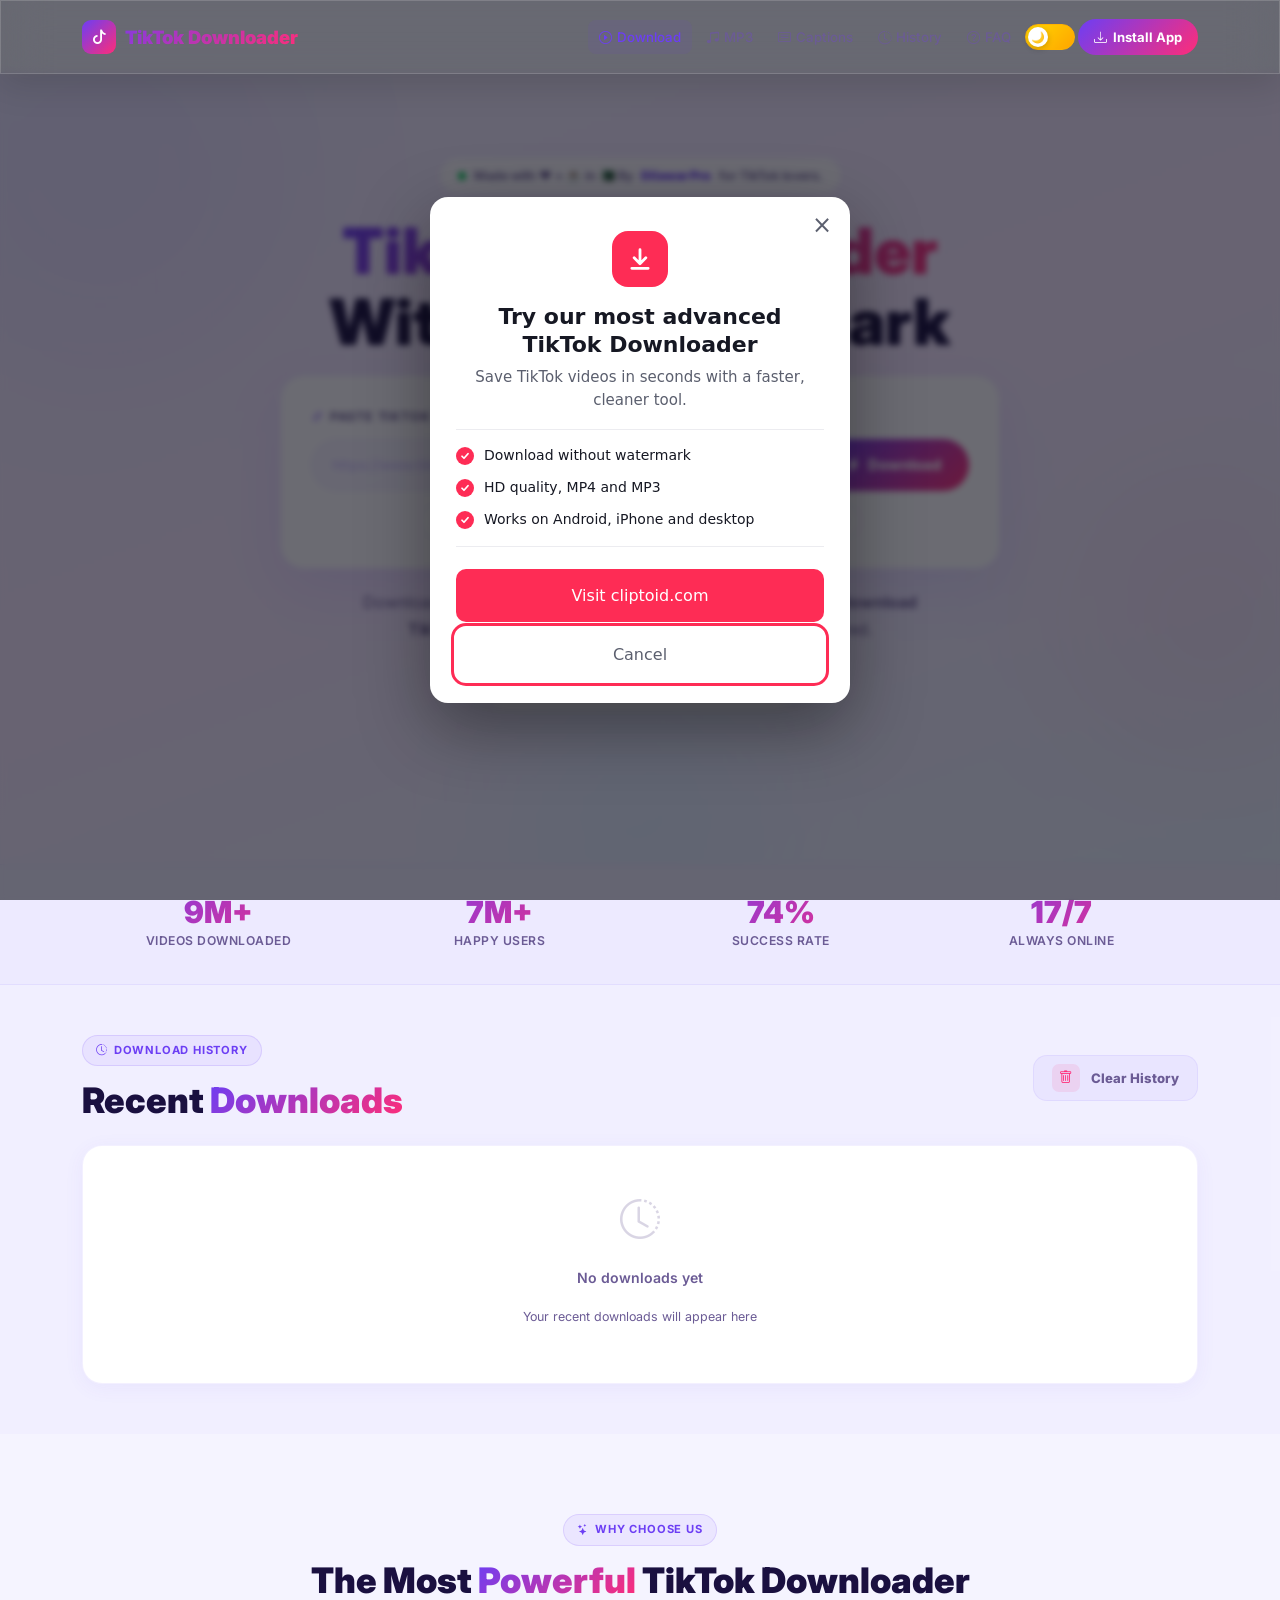
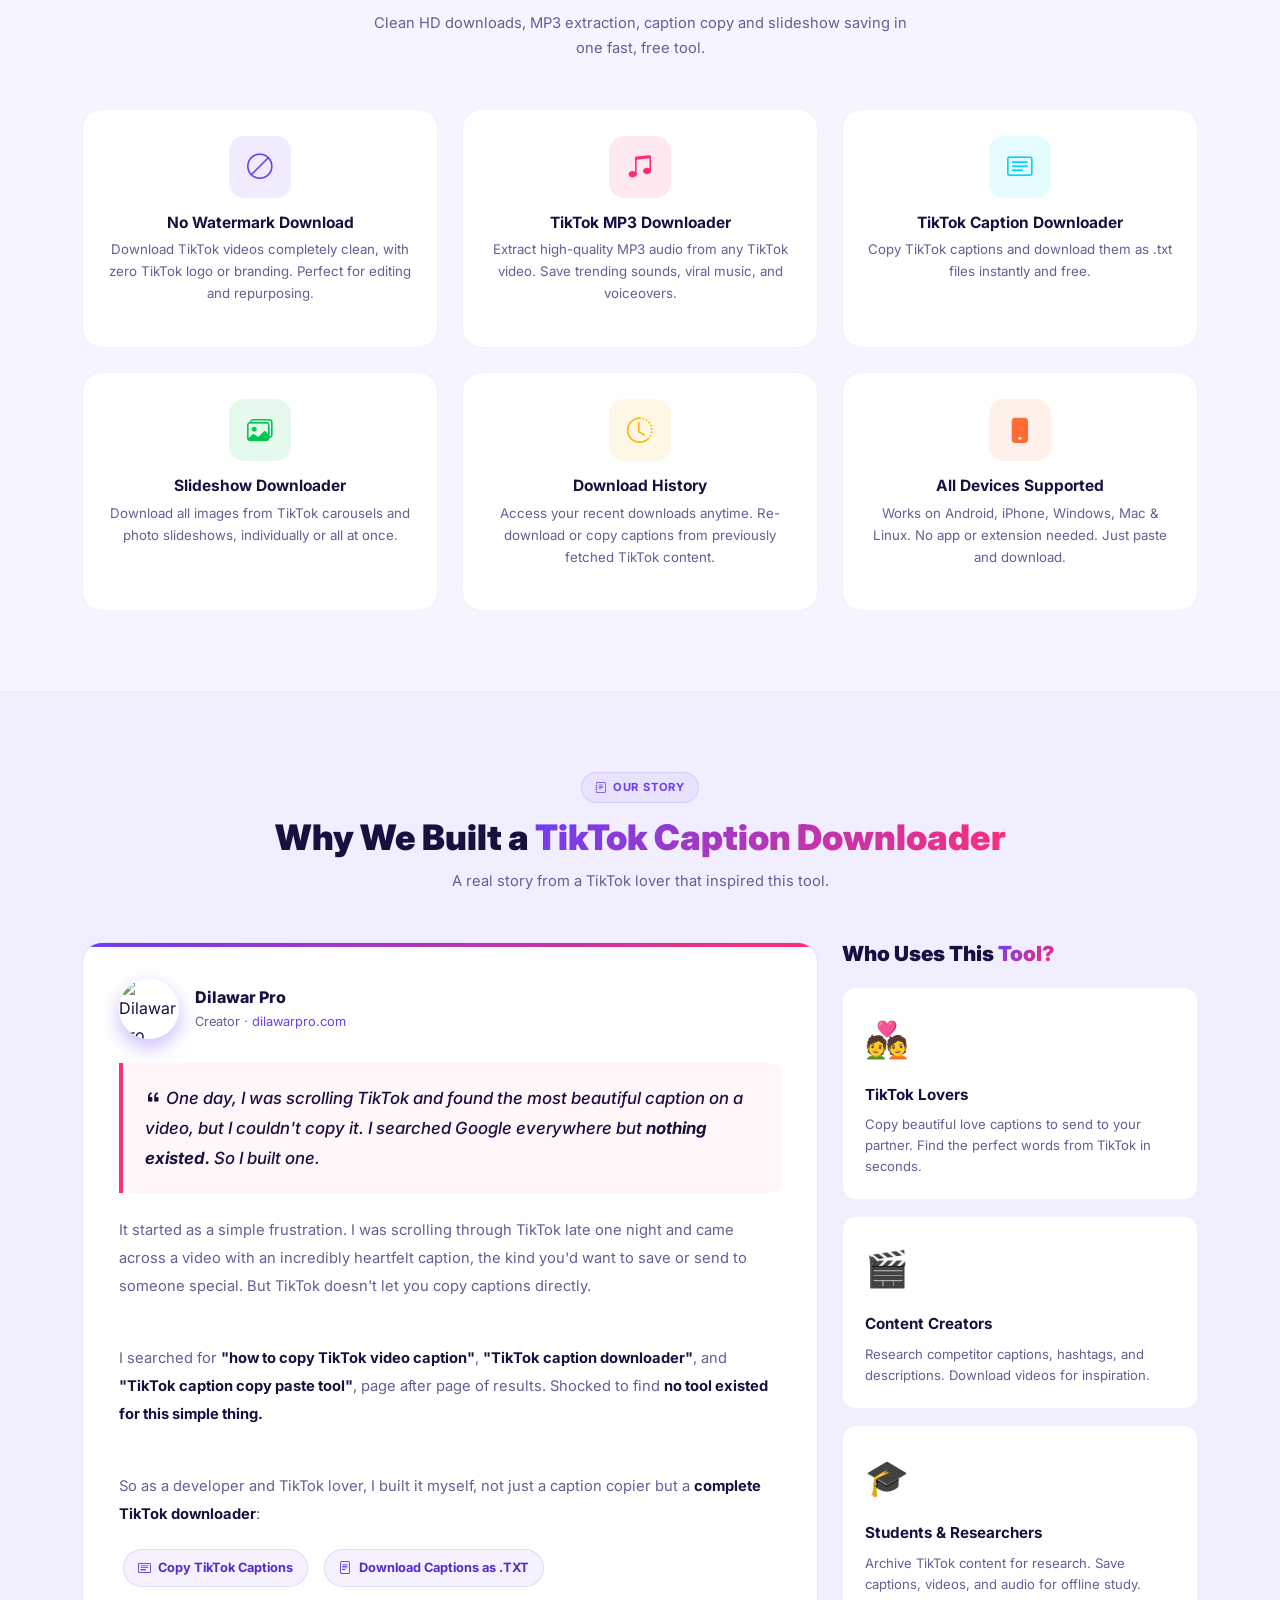
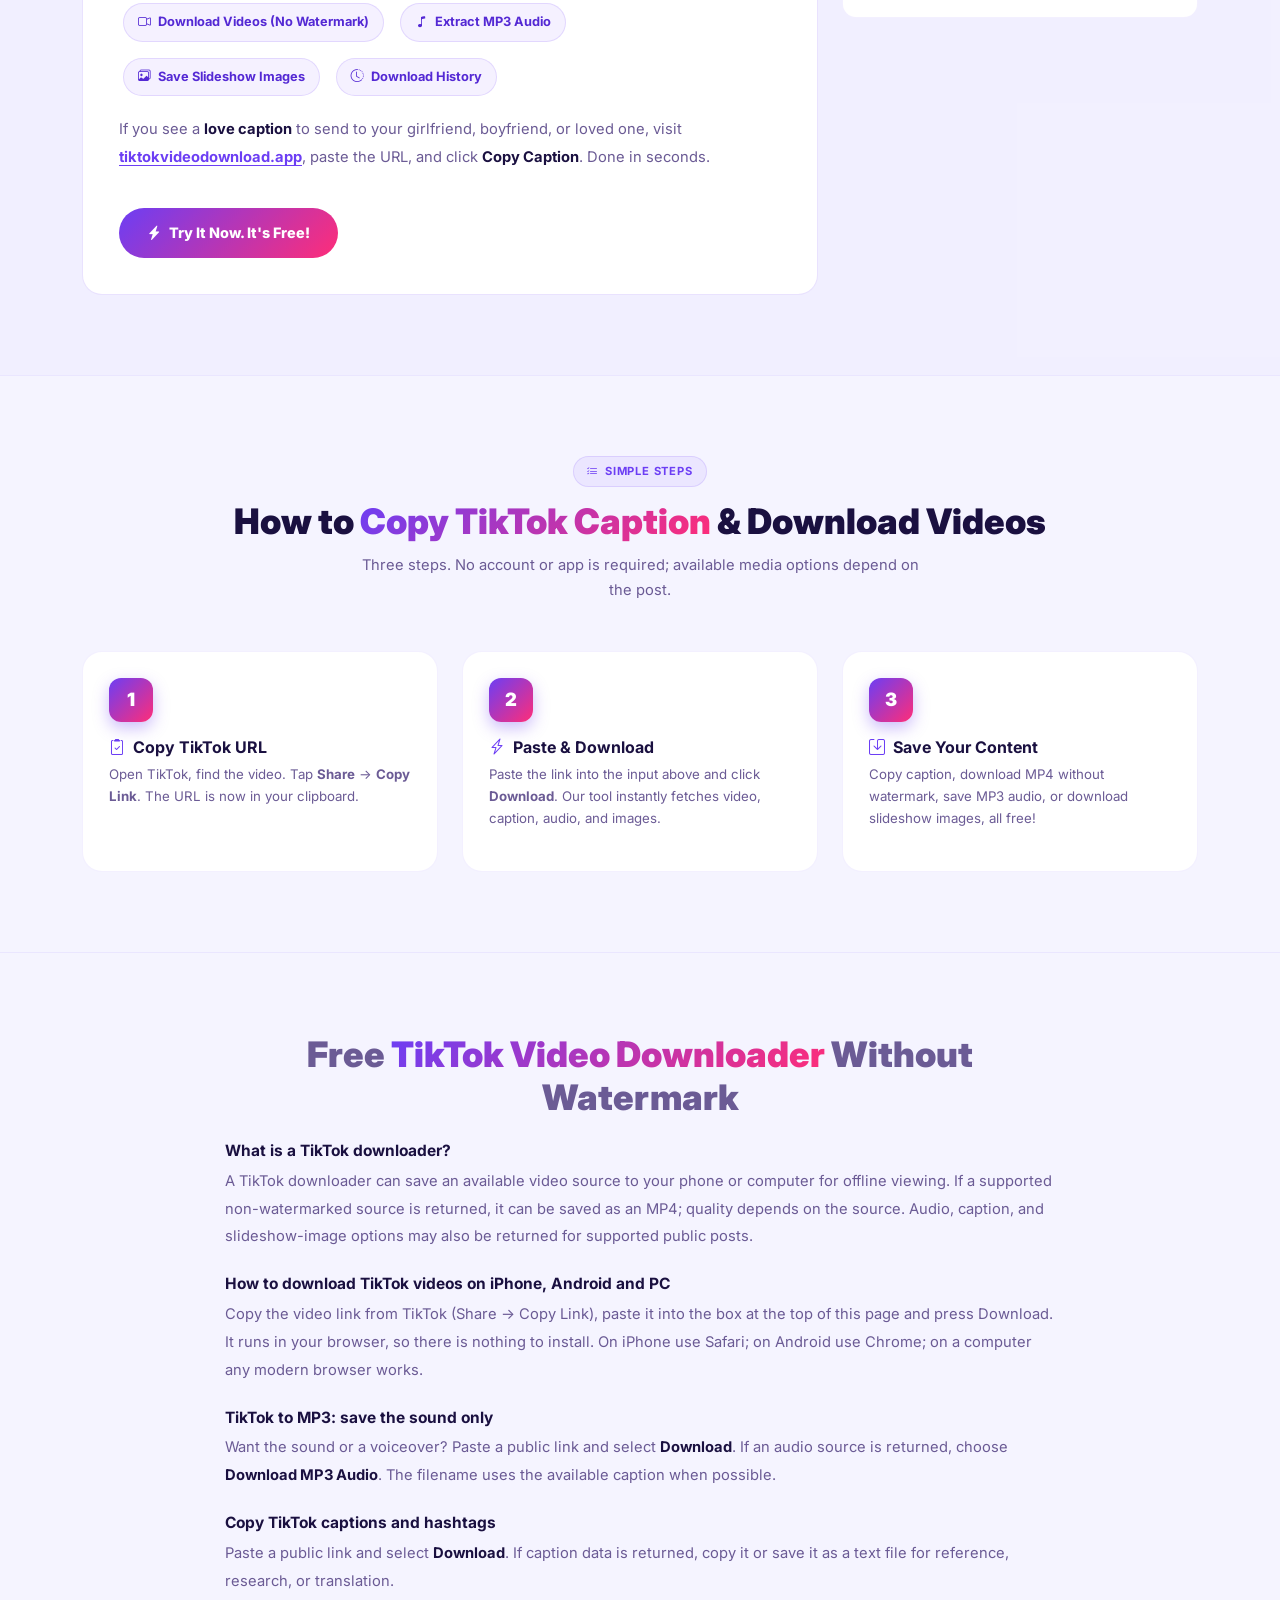
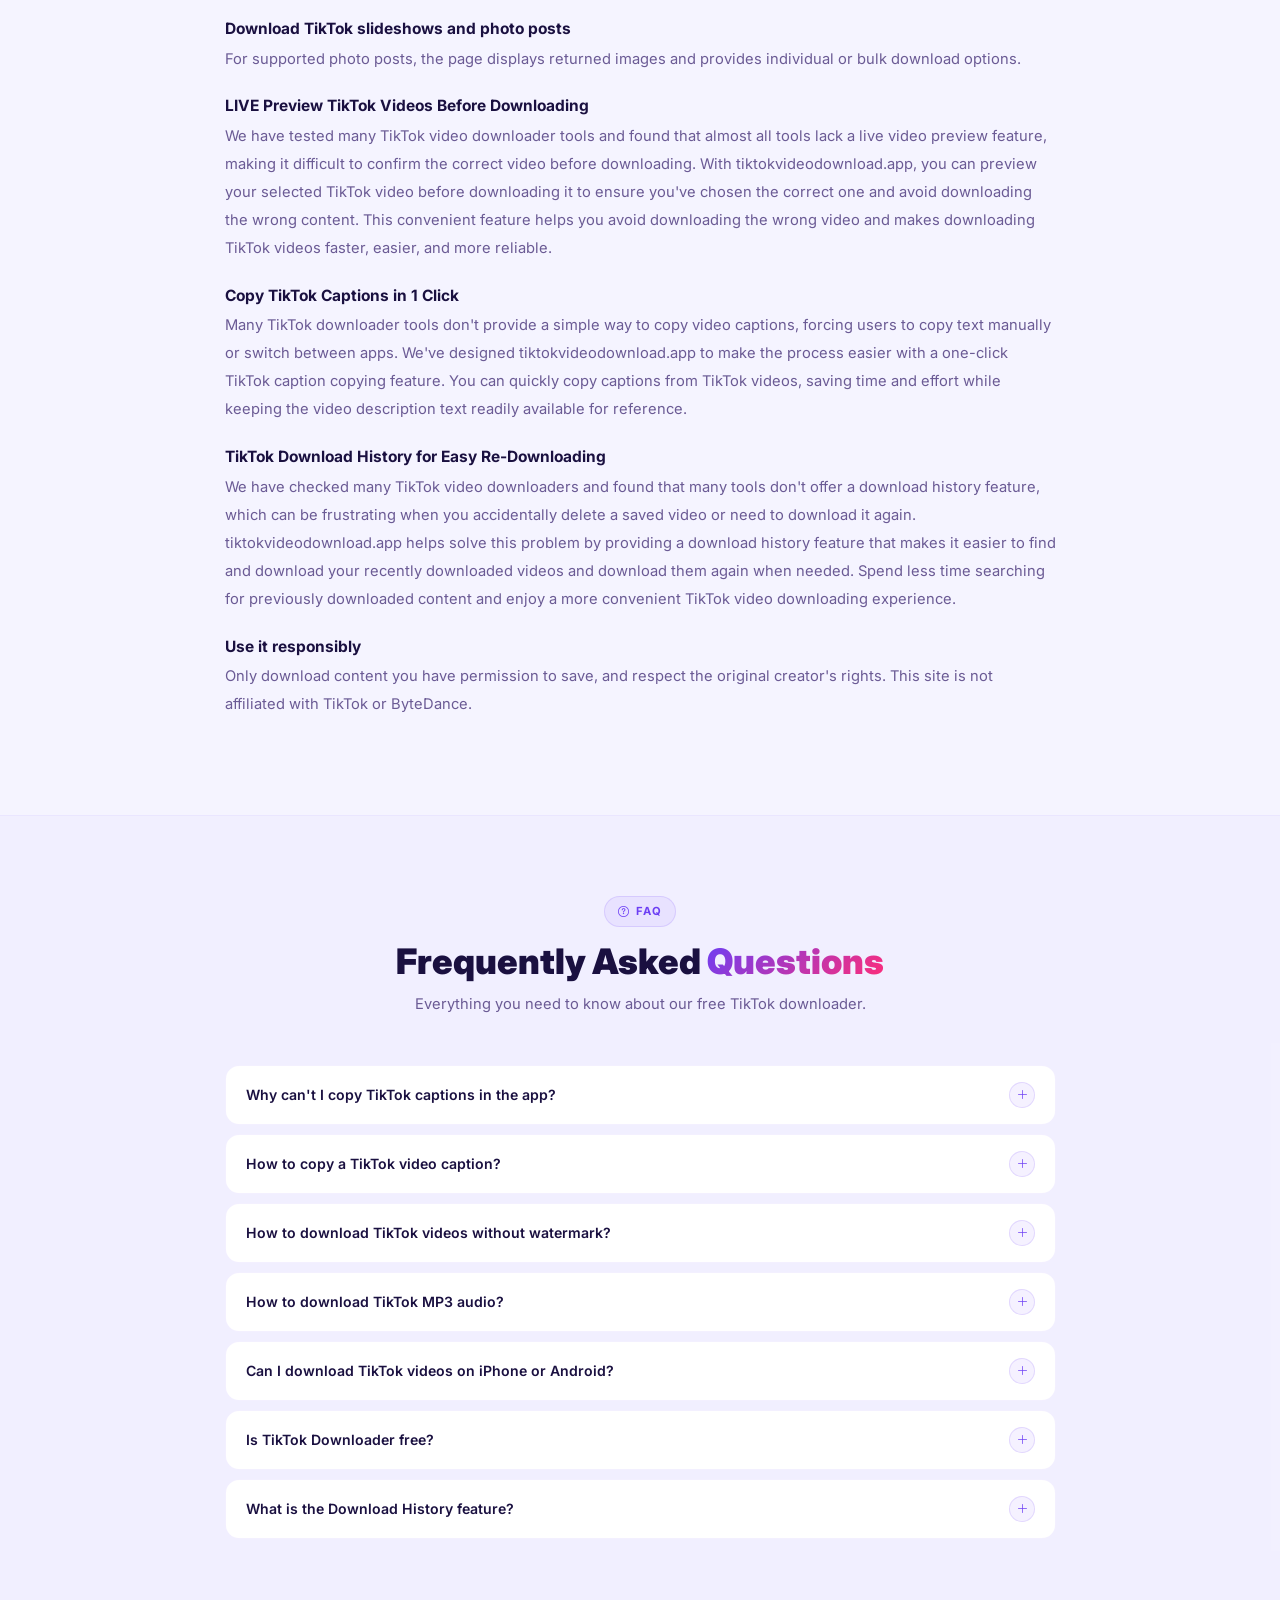
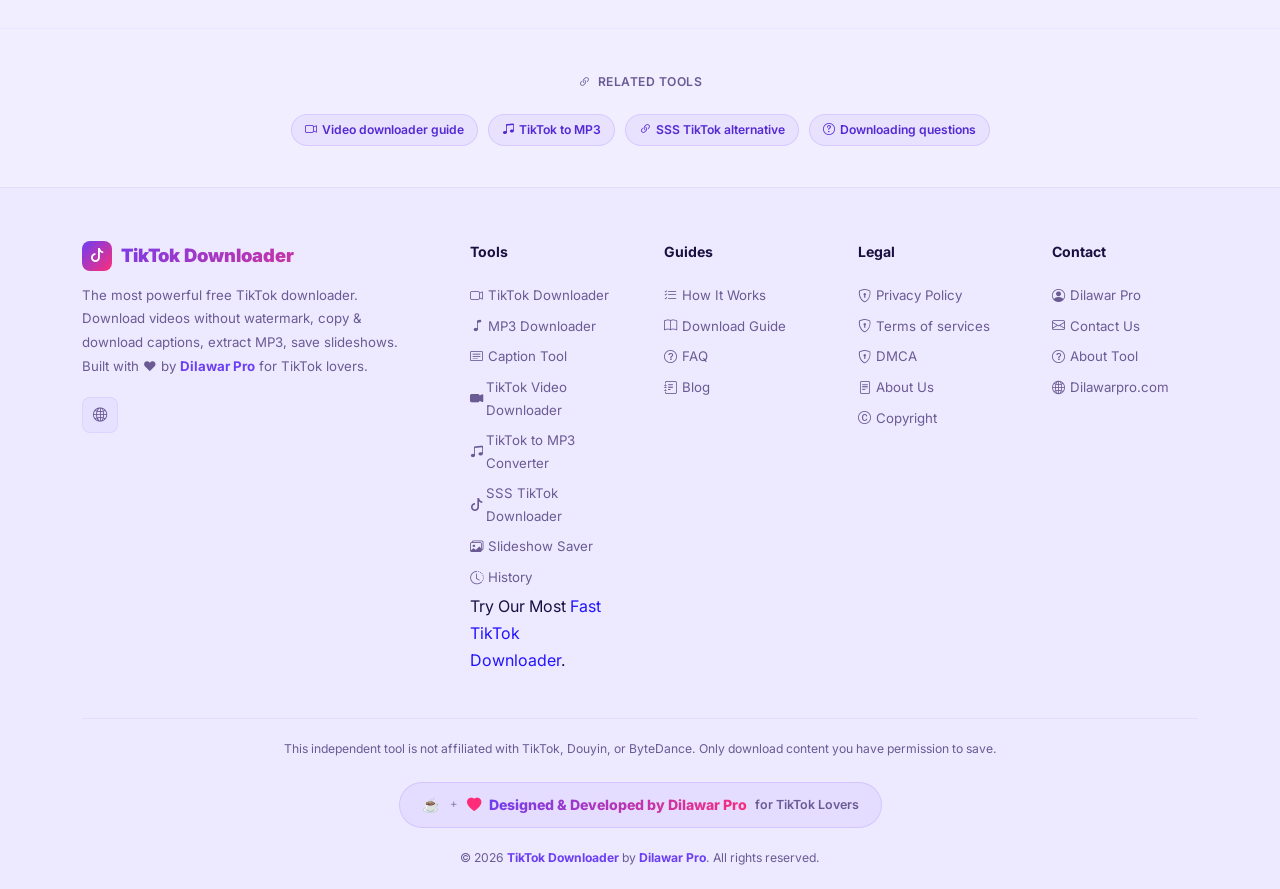
==== commit 4e9bc26a: "Update index.html" ====
--- a/index.html
+++ b/index.html
@@ -875,7 +875,7 @@
       <li>HD quality, MP4 and MP3</li>
       <li>Works on Android, iPhone and desktop</li>
     </ul>
-    <a class="ctm-btn ctm-primary" id="ctmGo" href="https://cliptoid.com" target="_blank" rel="noopener">Visit now</a>
+    <a class="ctm-btn ctm-primary" id="ctmGo" href="https://cliptoid.com" target="_blank" rel="noopener">Visit cliptoid.com</a>
     <button class="ctm-btn ctm-cancel" id="ctmCancel" type="button">Cancel</button>
   </div>
 </div>
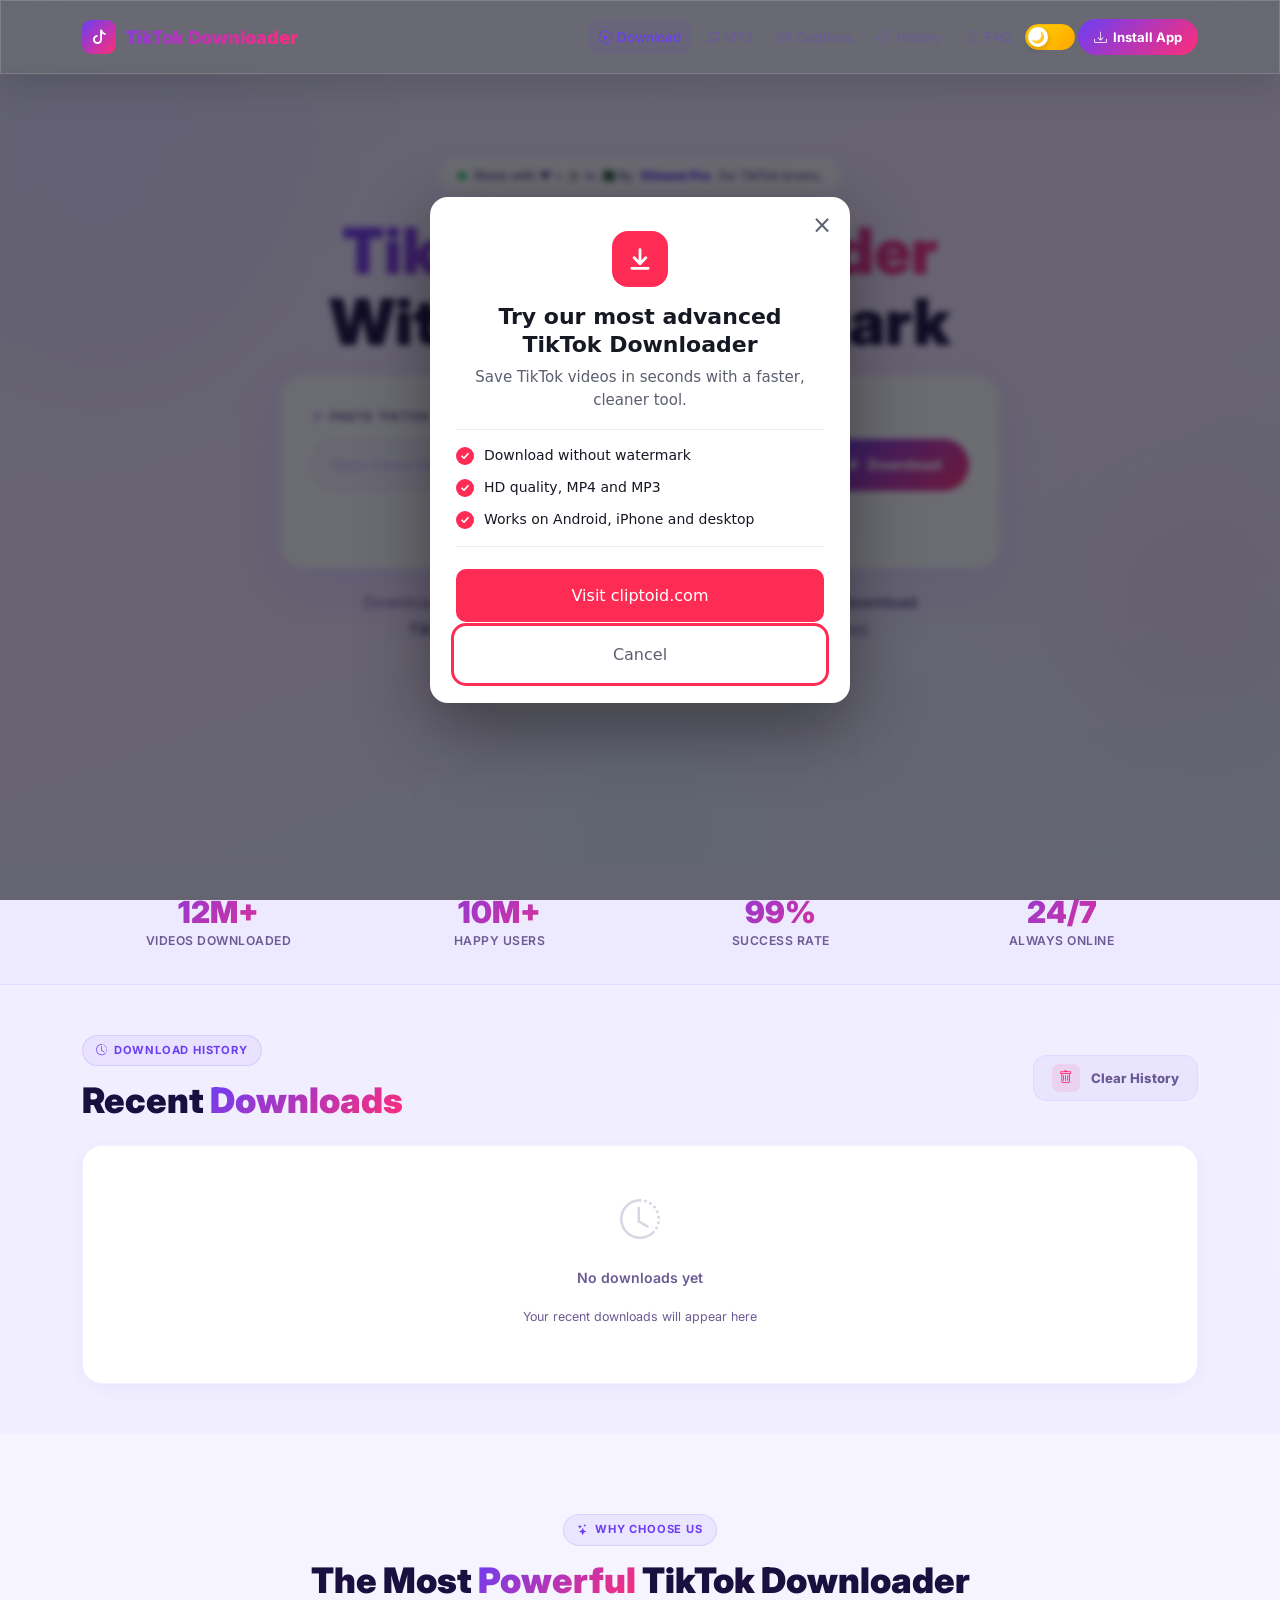
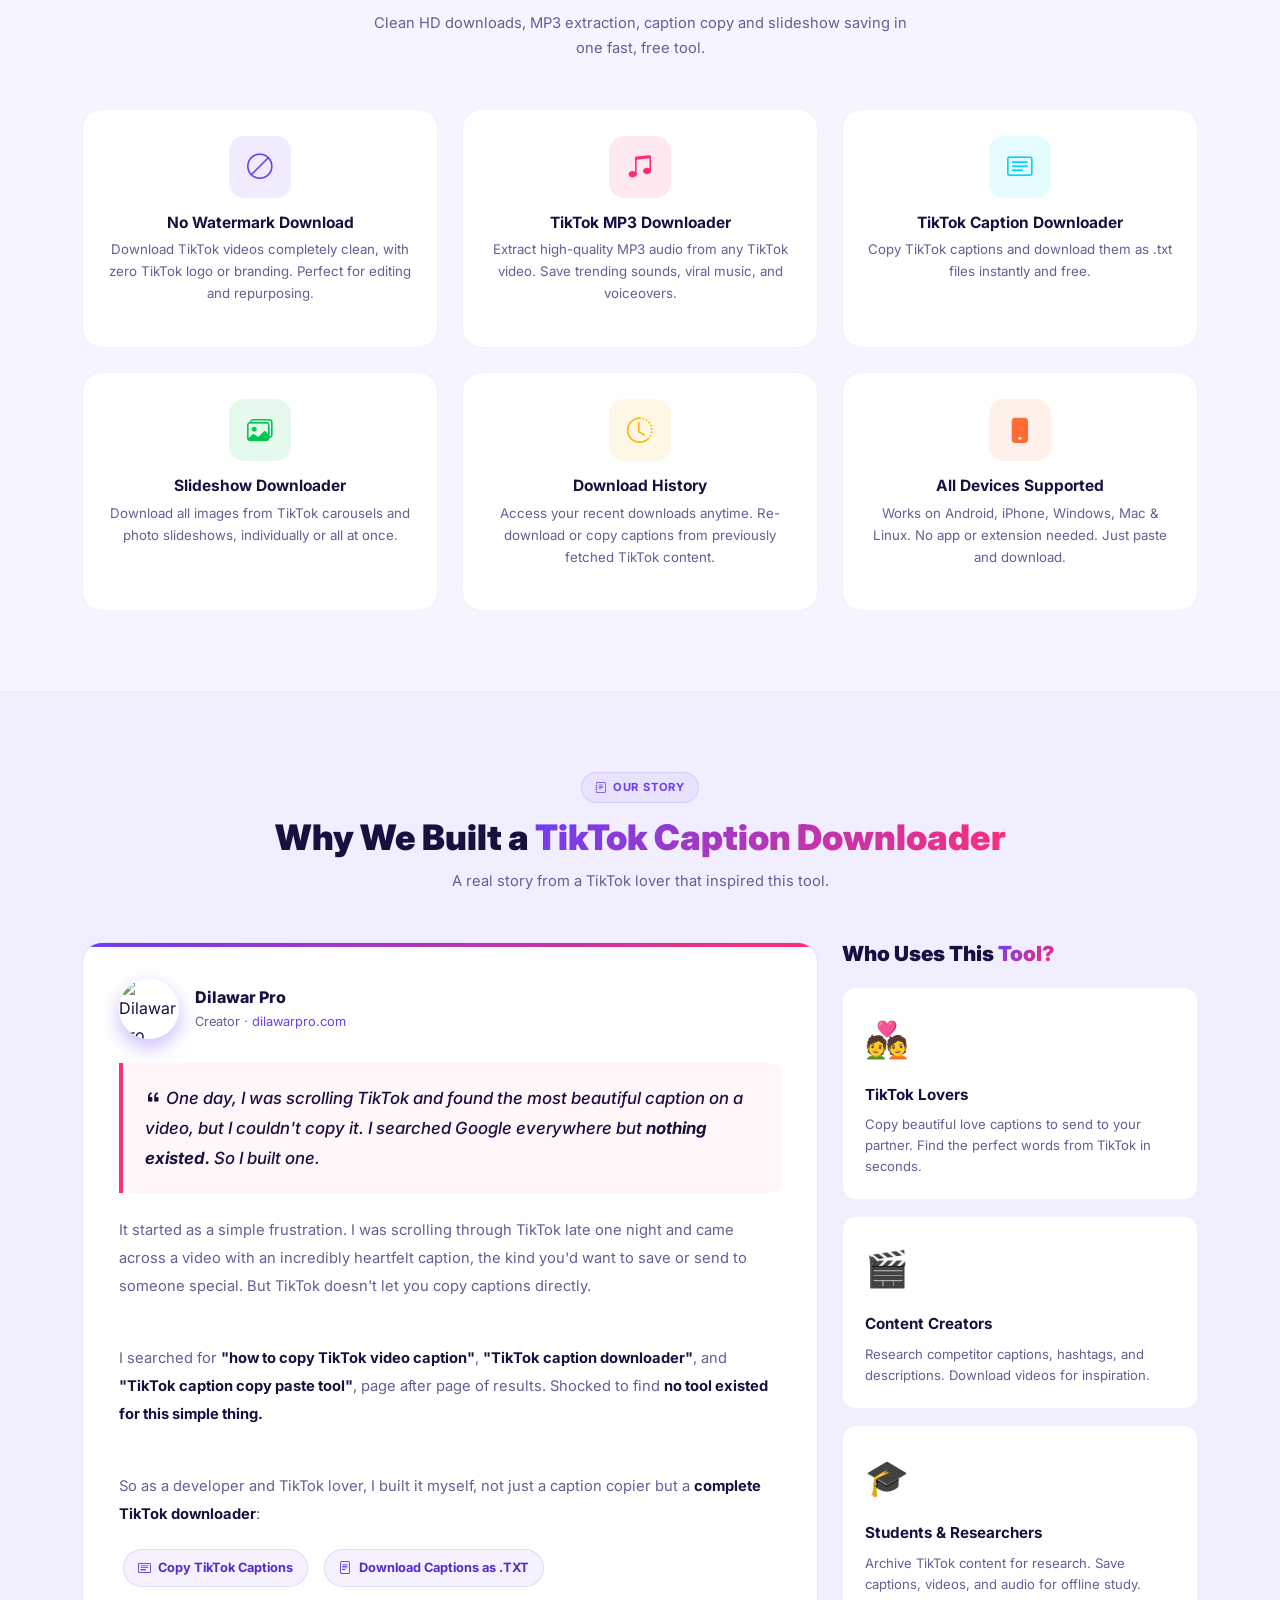
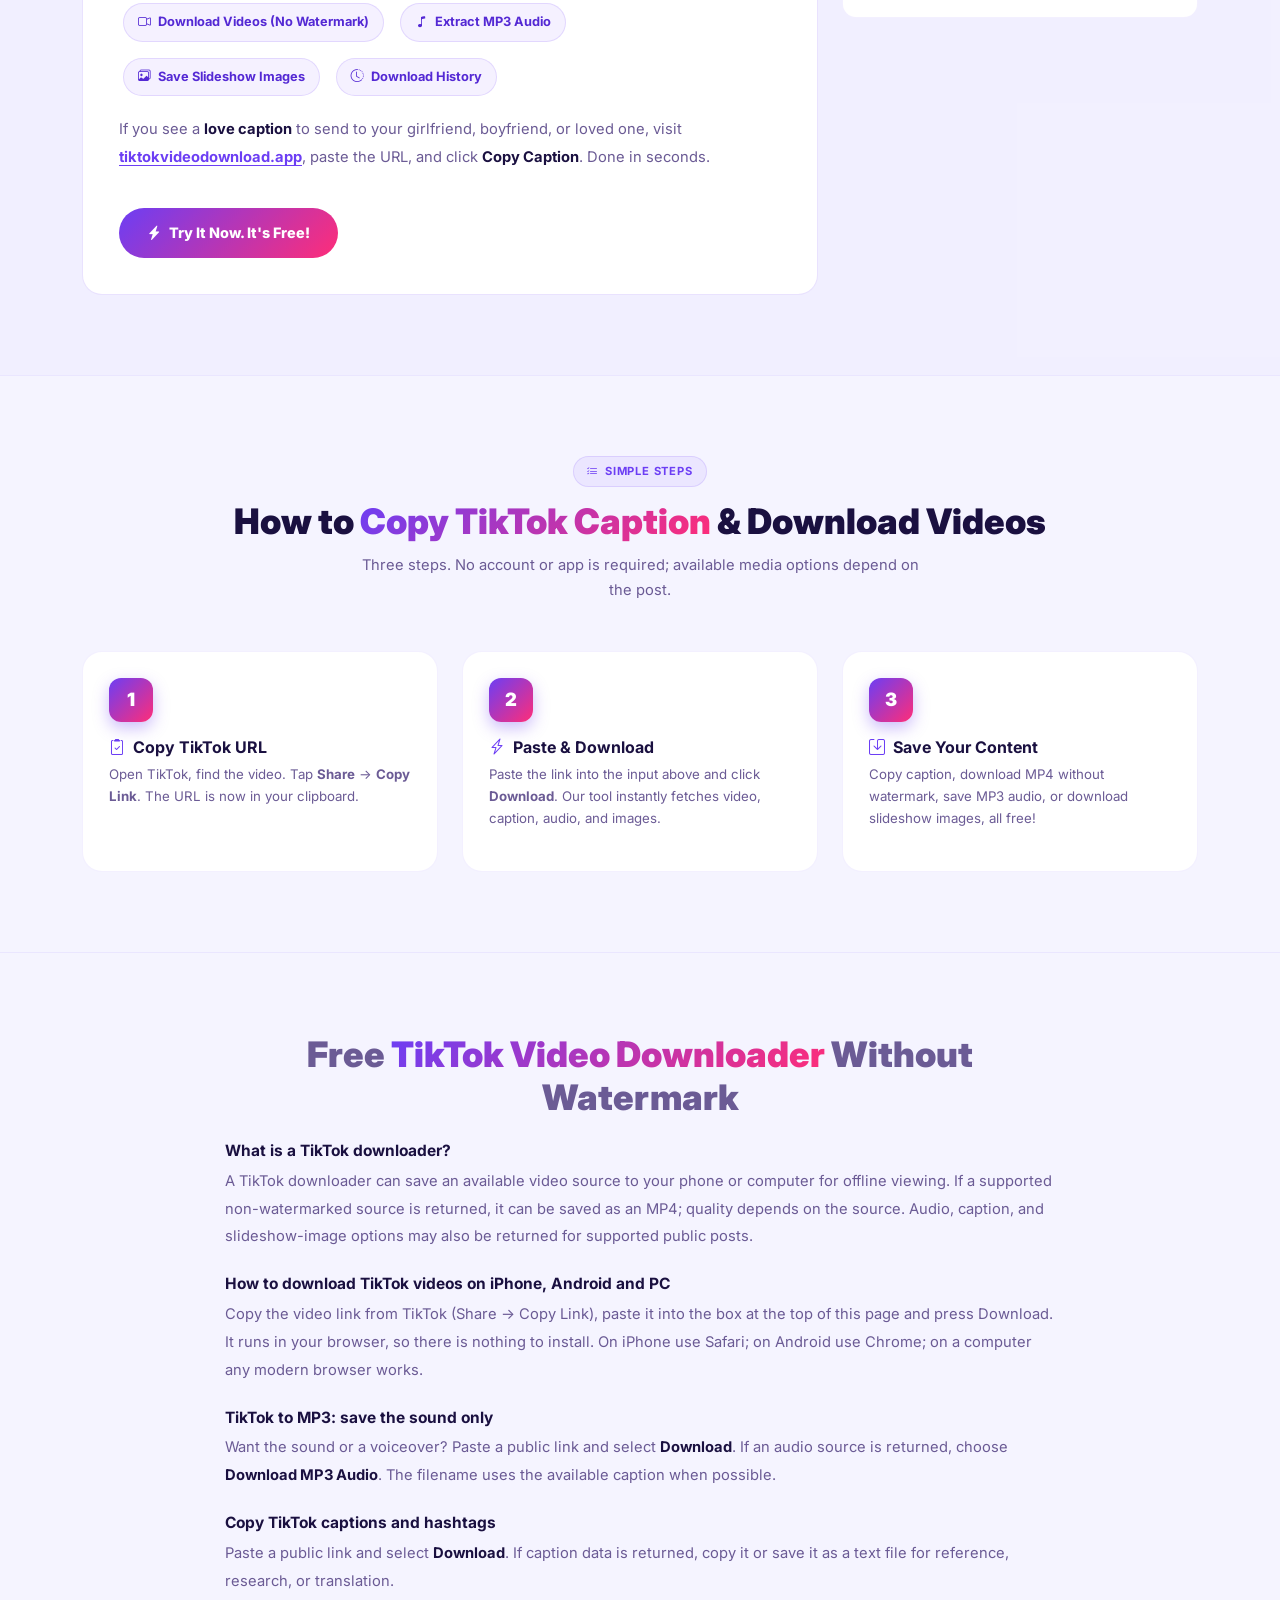
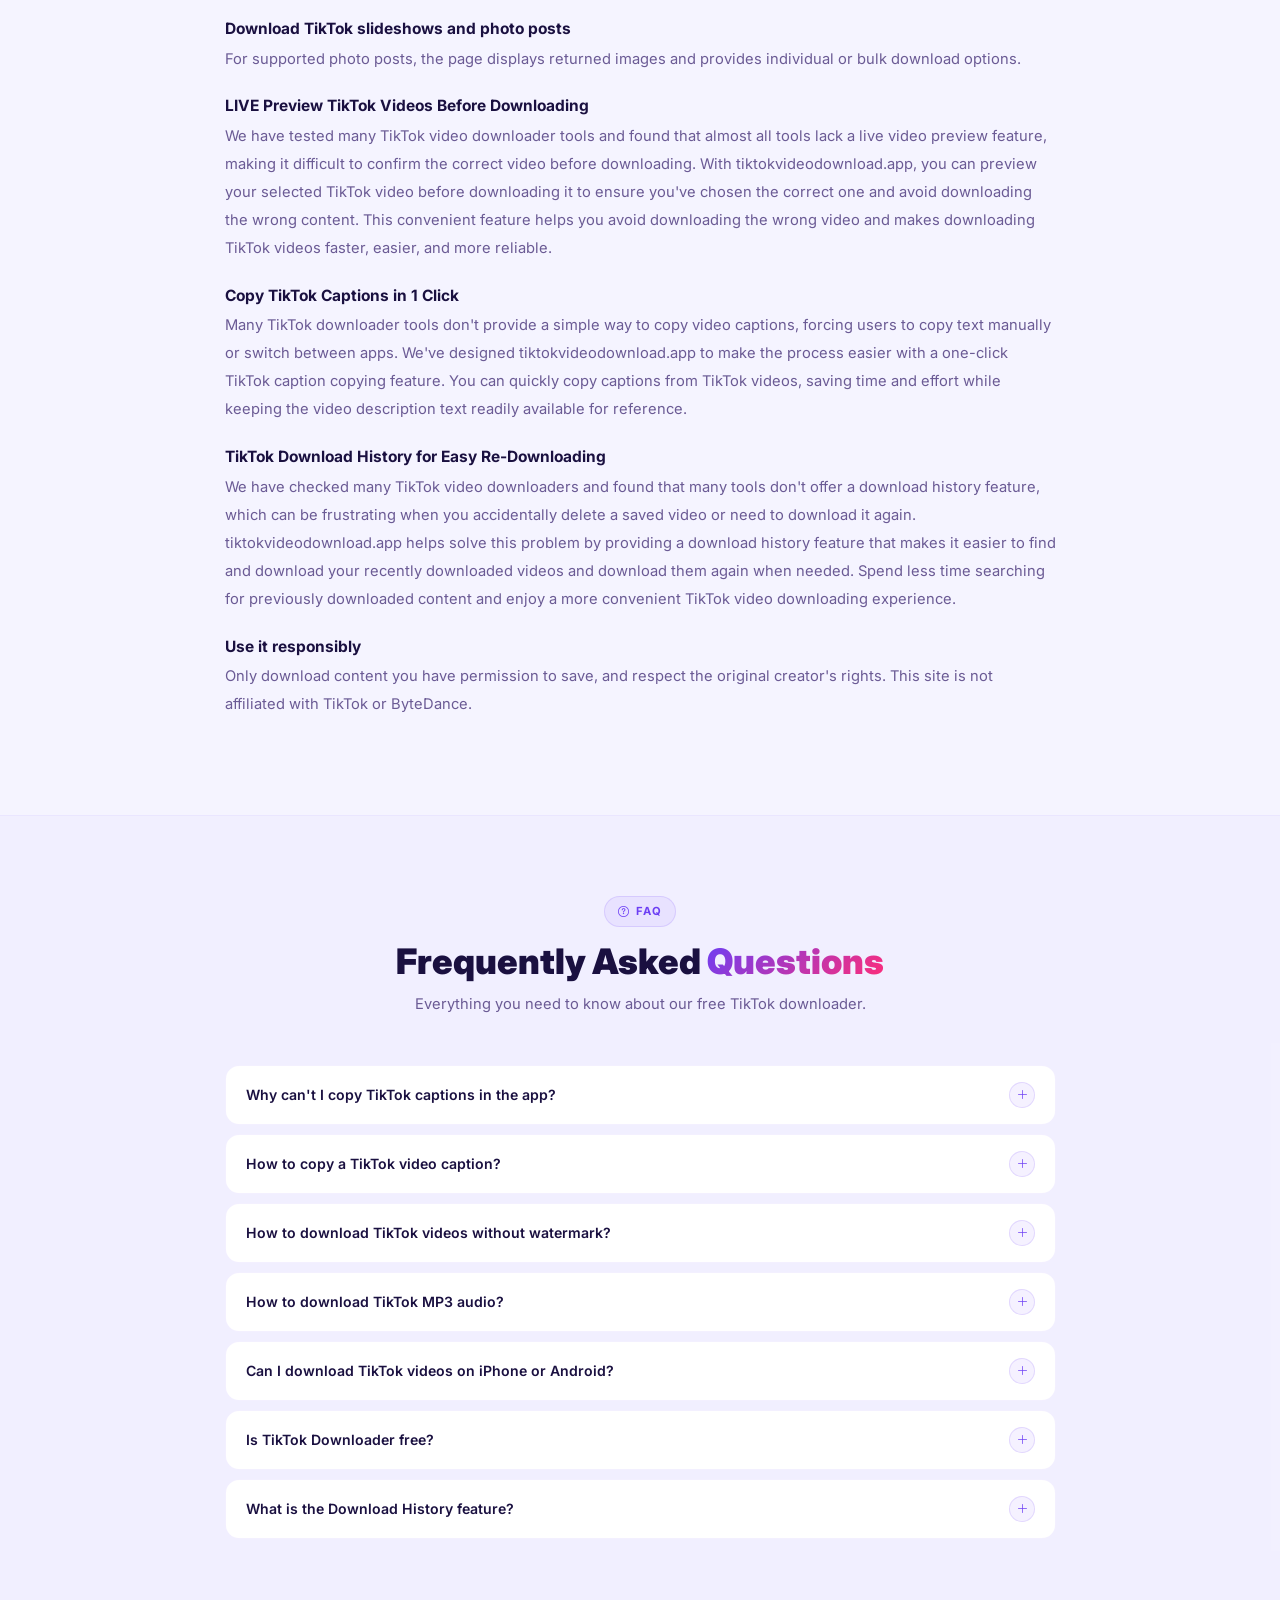
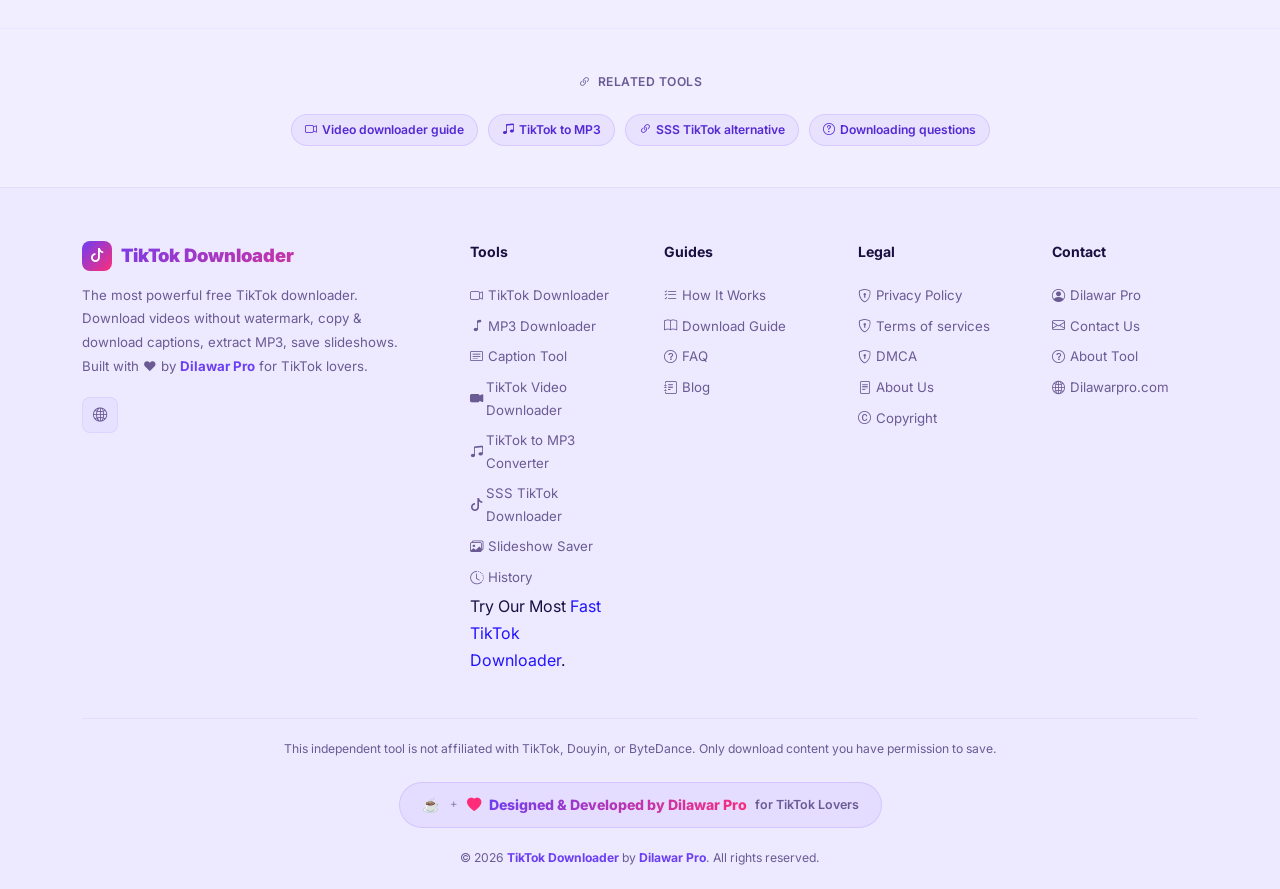
==== commit 4c97e441: "up" ====
--- a/index.html
+++ b/index.html
@@ -882,24 +882,13 @@
 
 <script>
 (function () {
-  var DELAY_MS = 1500;          // time before the modal appears
-  var HIDE_HOURS = 24;          // how long to stay hidden after Cancel/Visit (0 = show every load)
-  var KEY = 'ctmDismissedAt';
+  var DELAY_MS = 1500;          // time before the modal appears (shows on every page load)
 
   var overlay = document.getElementById('ctmOverlay');
   var cancelBtn = document.getElementById('ctmCancel');
   var lastFocus = null;
 
-  function recentlyDismissed() {
-    try {
-      var t = parseInt(localStorage.getItem(KEY), 10);
-      return t && Date.now() - t < HIDE_HOURS * 3600000;
-    } catch (e) { return false; }
-  }
-  function remember() { try { localStorage.setItem(KEY, Date.now()); } catch (e) {} }
-
   function open() {
-    if (HIDE_HOURS && recentlyDismissed()) return;
     lastFocus = document.activeElement;
     overlay.classList.add('ctm-open');
     document.body.style.overflow = 'hidden';
@@ -908,13 +897,11 @@
   function close() {
     overlay.classList.remove('ctm-open');
     document.body.style.overflow = '';
-    remember();
     if (lastFocus && lastFocus.focus) lastFocus.focus();
   }
 
   cancelBtn.addEventListener('click', close);
   document.getElementById('ctmClose').addEventListener('click', close);
-  document.getElementById('ctmGo').addEventListener('click', remember);
   overlay.addEventListener('click', function (e) { if (e.target === overlay) close(); });
 
   document.addEventListener('keydown', function (e) {
@@ -929,8 +916,7 @@
 
   setTimeout(open, DELAY_MS);
 })();
-</script>
-    
+</script>    
 <script>
 (function(){
   try{
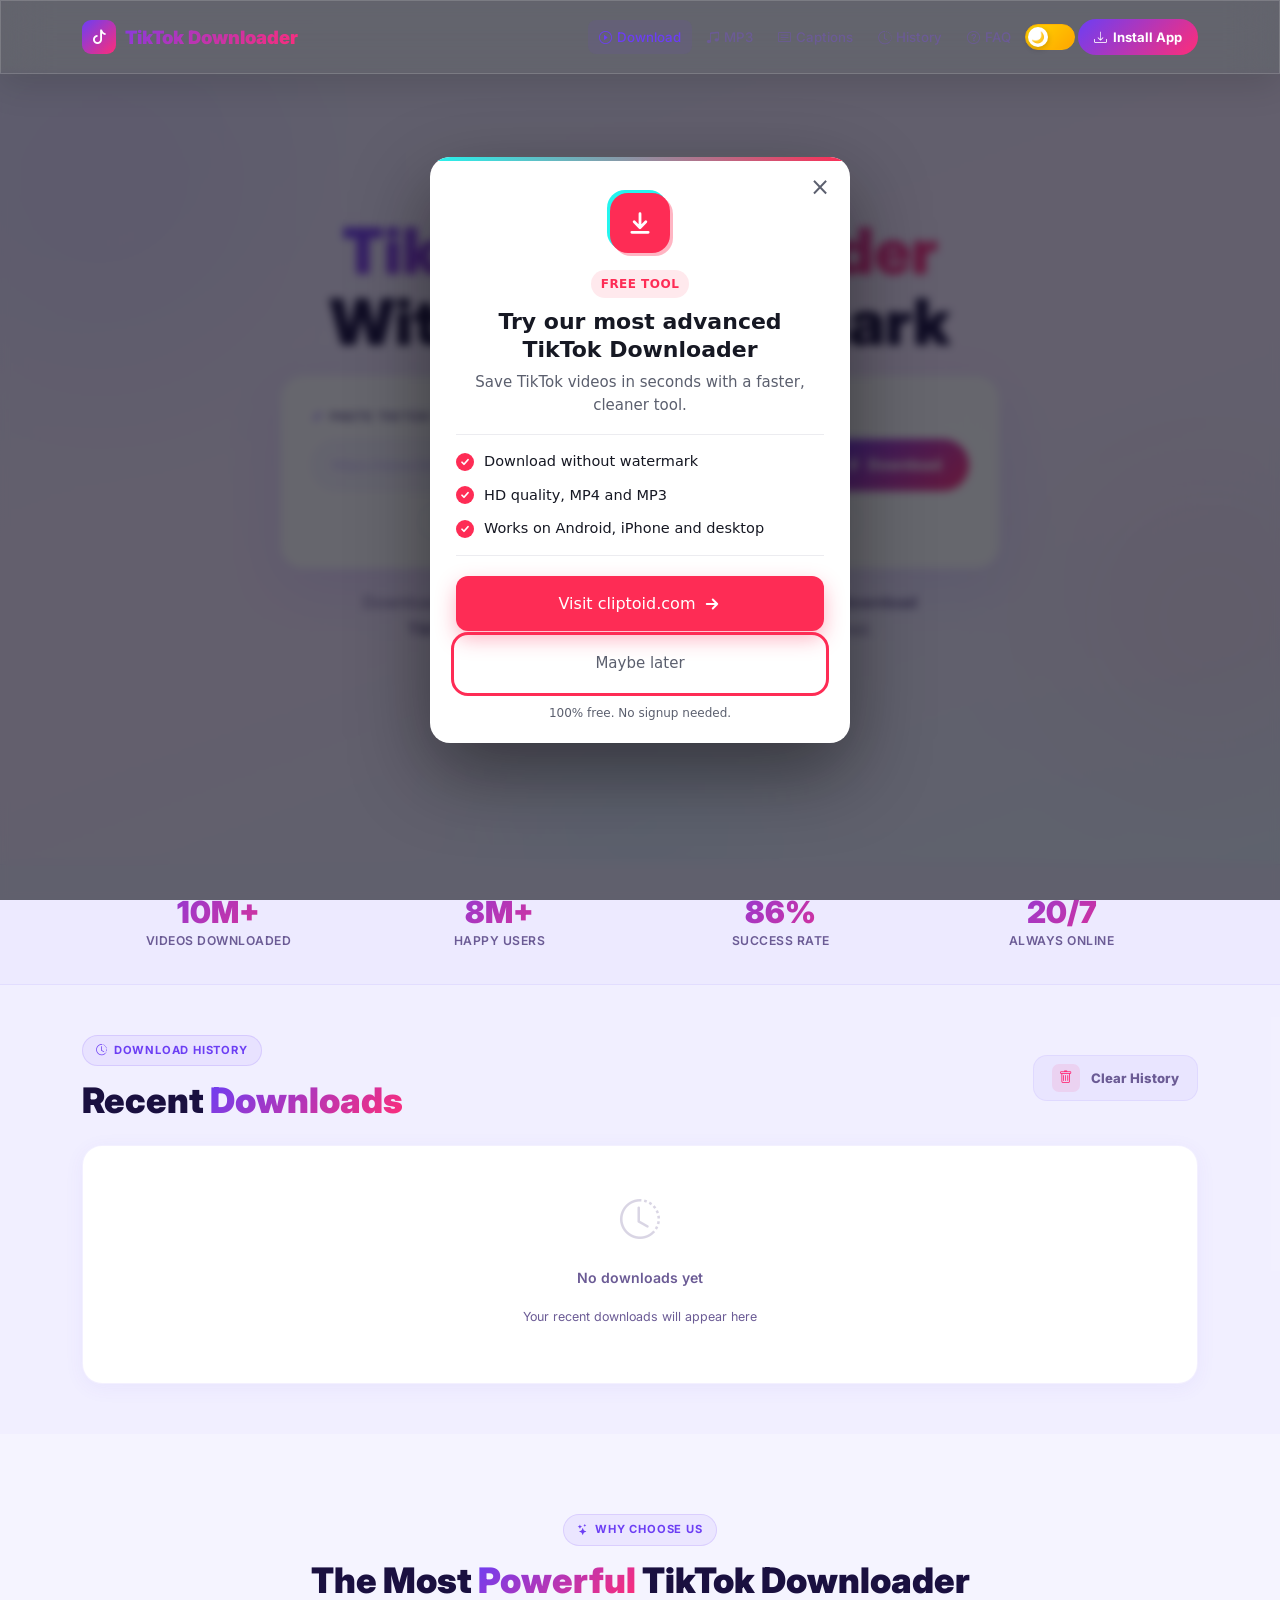
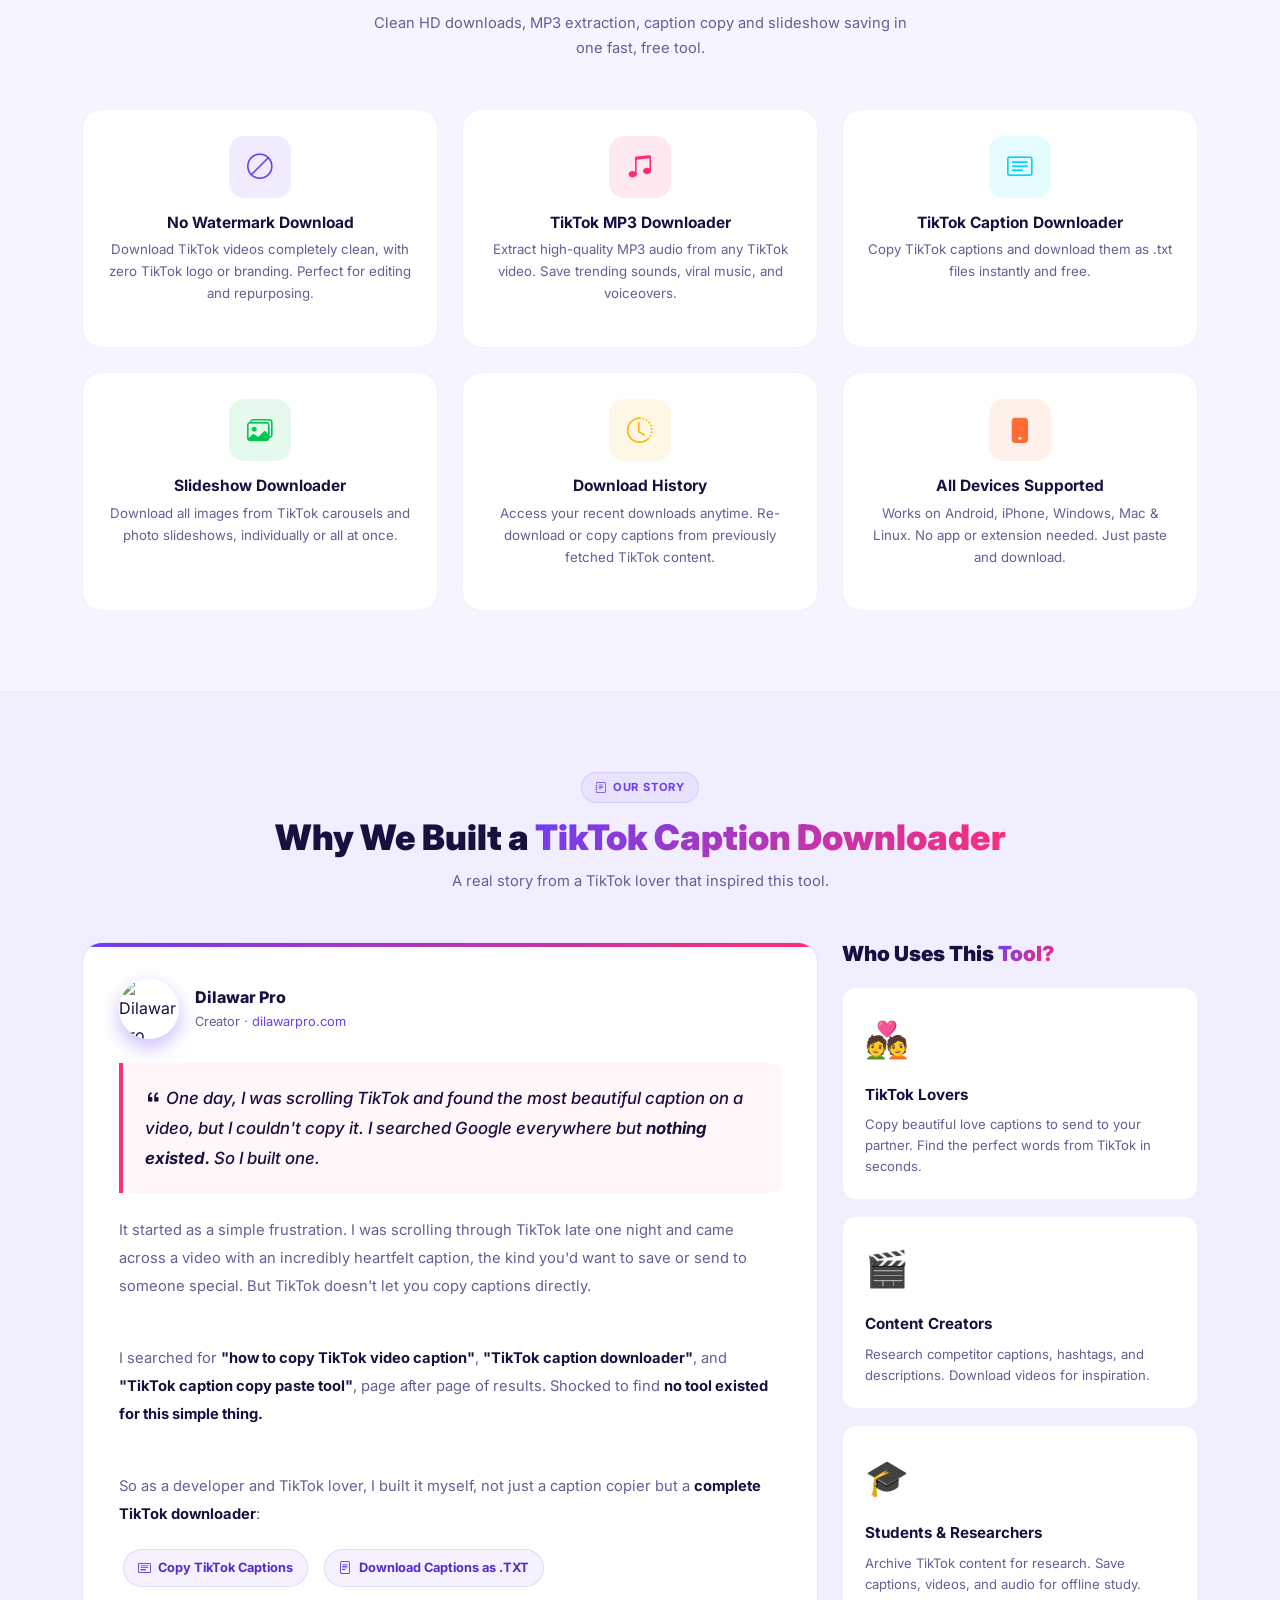
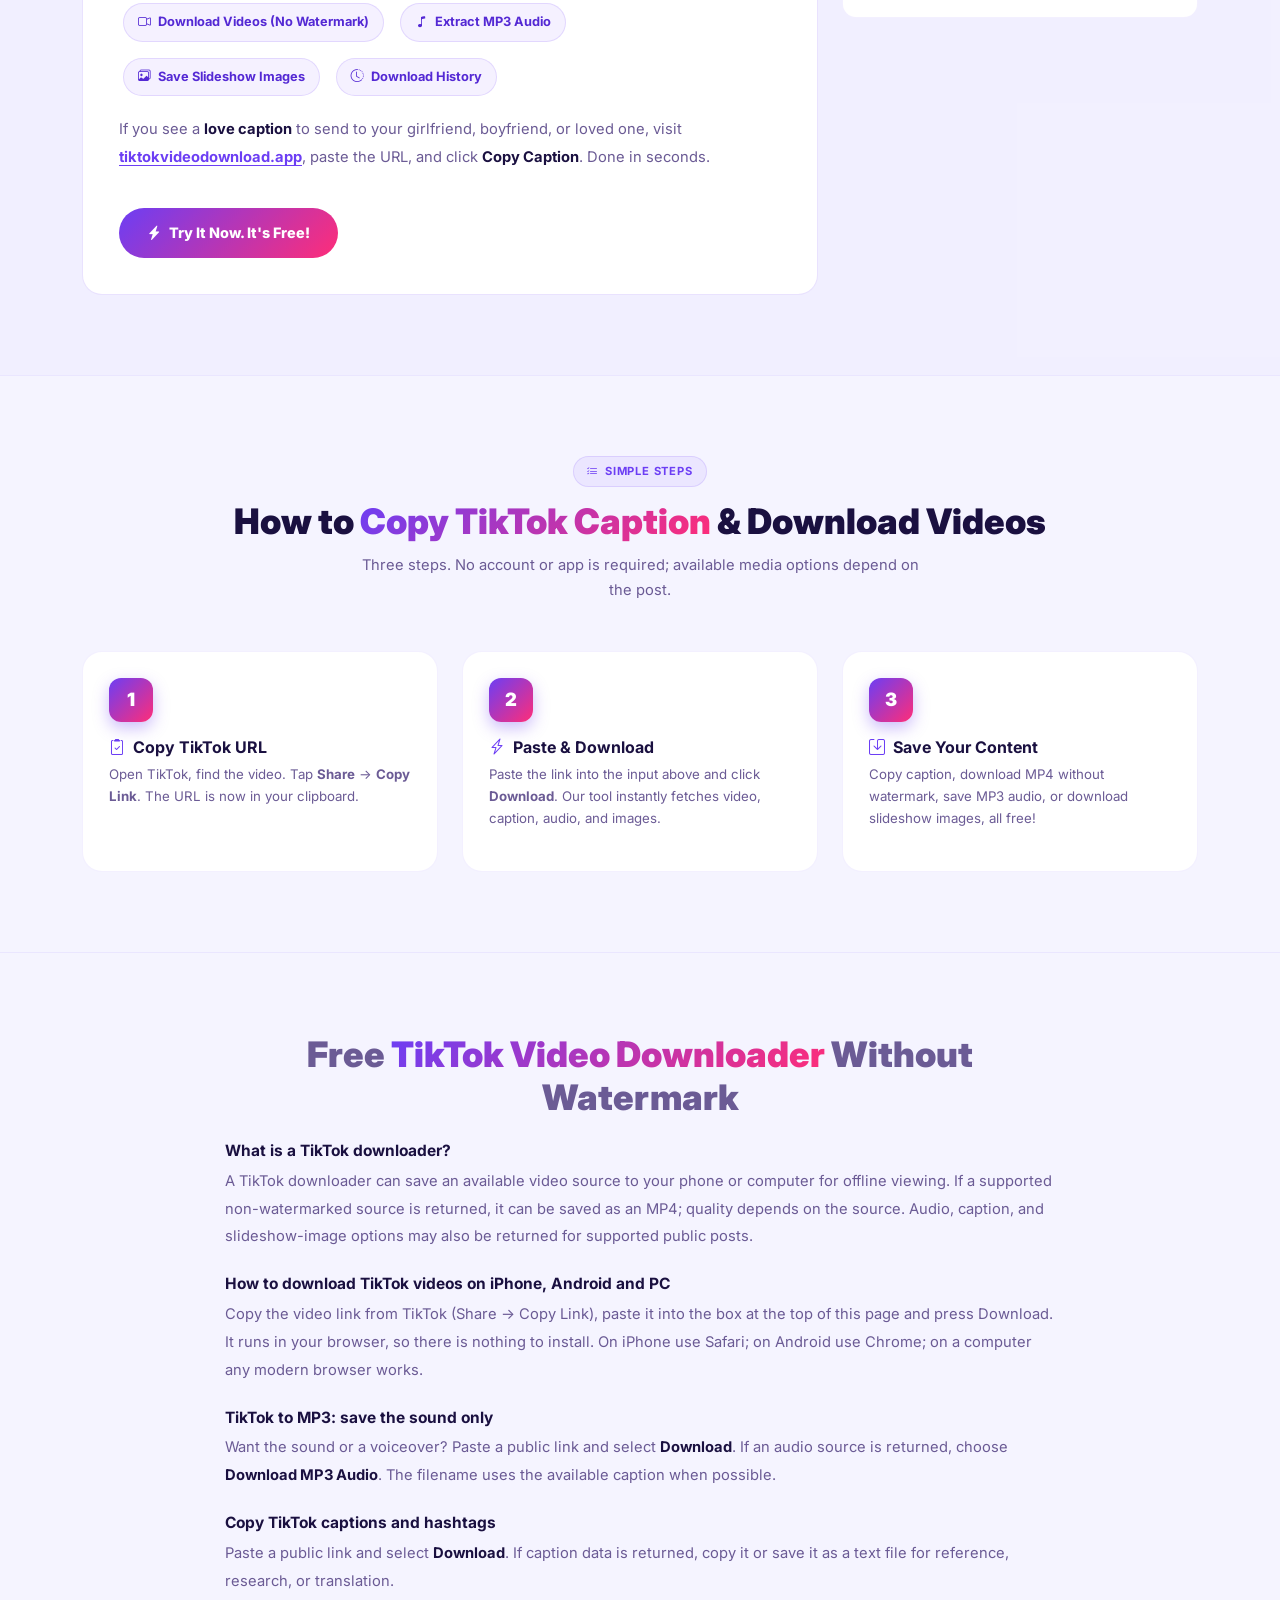
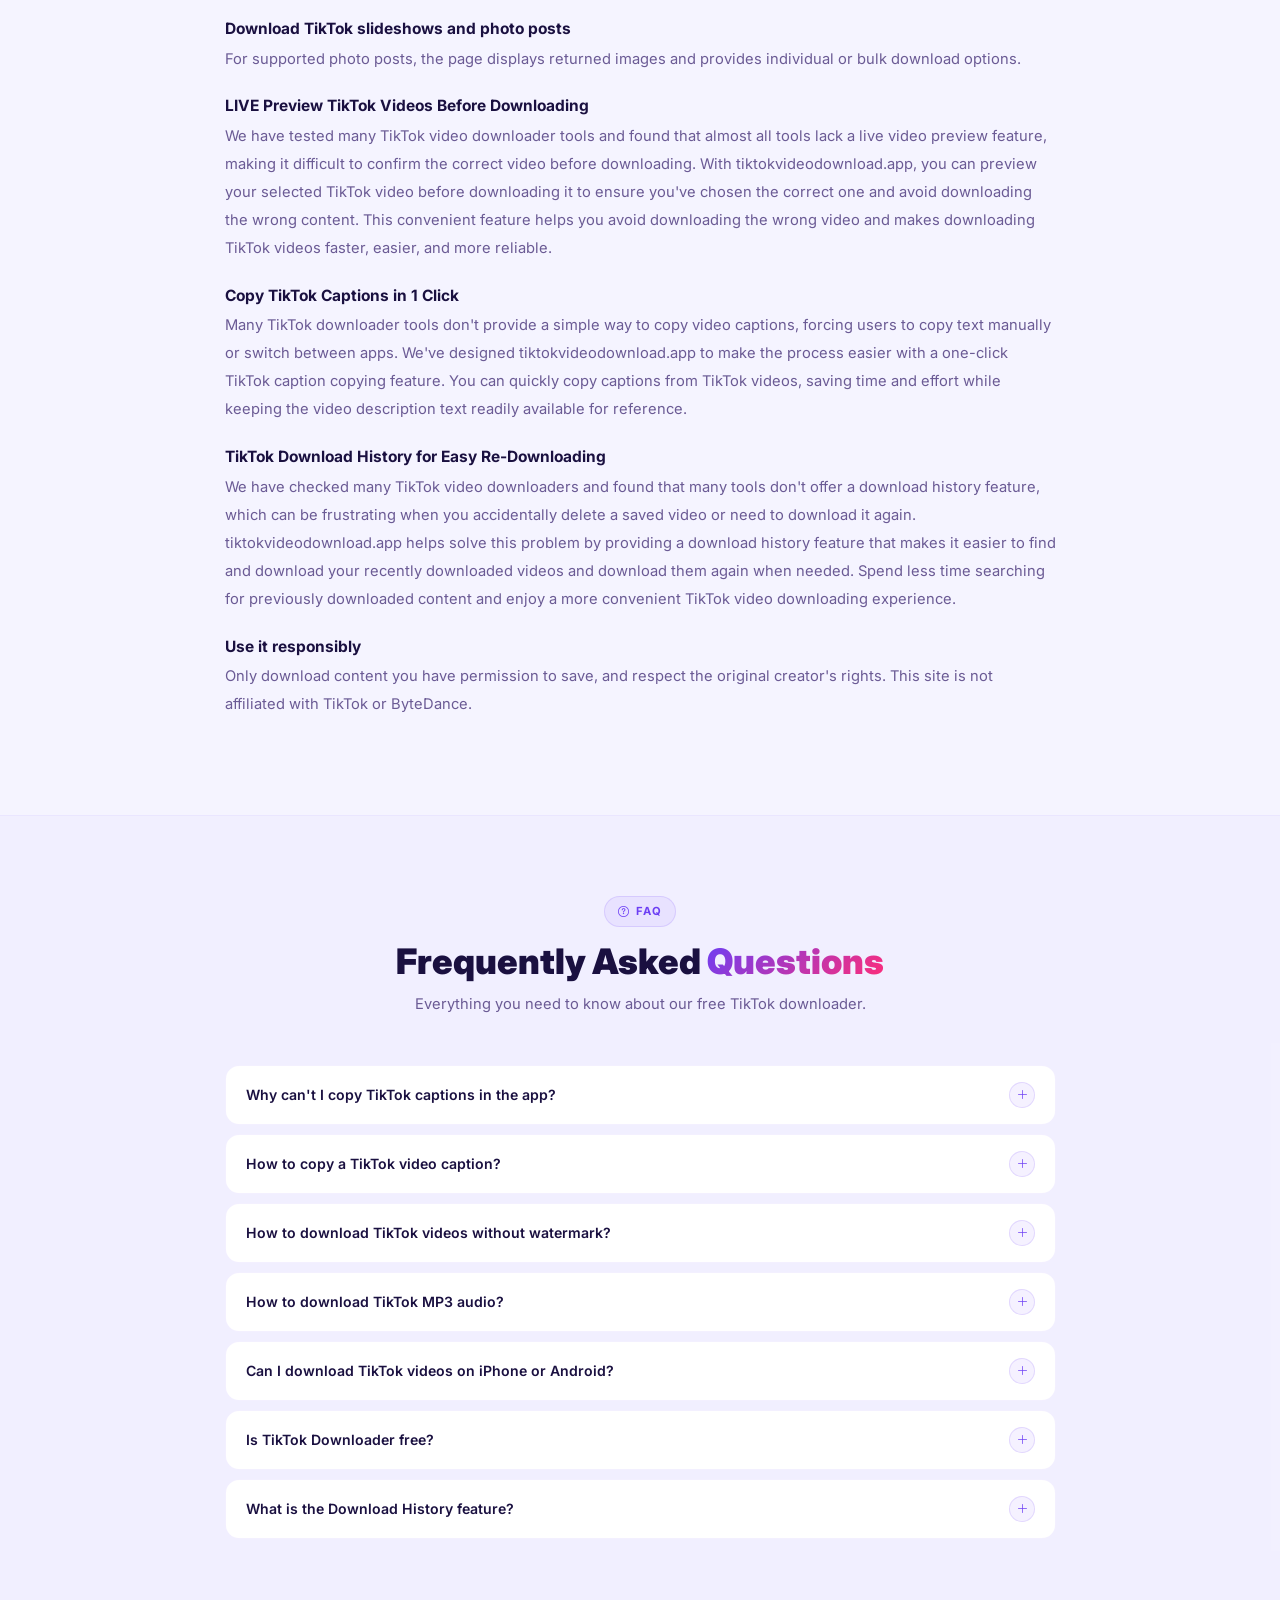
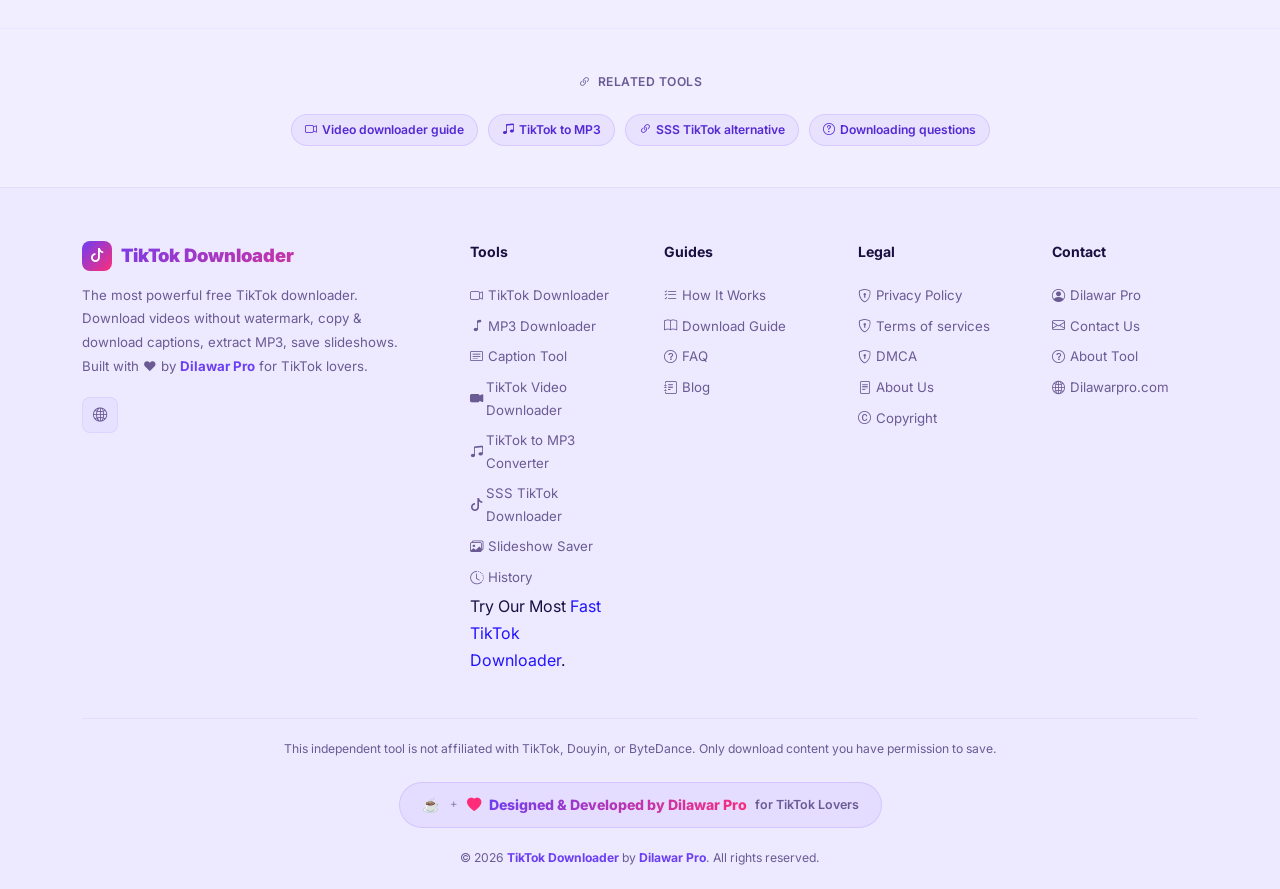
==== commit 4400aa84: "uo" ====
--- a/index.html
+++ b/index.html
@@ -832,42 +832,74 @@
 
 <!-- Sets theme before first paint to avoid a flash of the wrong theme -->
 <style>
-  .ctm-overlay{--ctm-brand:#fe2c55;--ctm-brand-dark:#d91f45;--ctm-ink:#161823;--ctm-paper:#fff;--ctm-muted:#5b5f6e;--ctm-line:#ececf0;
-    position:fixed;inset:0;z-index:99999;display:none;align-items:center;justify-content:center;padding:20px;
-    background:rgba(10,12,20,.6);backdrop-filter:blur(3px);font-family:system-ui,-apple-system,"Segoe UI",Roboto,sans-serif}
-  @media(prefers-color-scheme:dark){.ctm-overlay{--ctm-ink:#f4f4f7;--ctm-paper:#1d1f2b;--ctm-muted:#a9acba;--ctm-line:#2e3140}}
-  .ctm-overlay.ctm-open{display:flex}
+  .ctm-overlay{--ctm-brand:#fe2c55;--ctm-brand-dark:#d91f45;--ctm-cyan:#25f4ee;--ctm-ink:#161823;--ctm-paper:#fff;--ctm-muted:#5b5f6e;--ctm-line:#ececf0;--ctm-chip:#f4f4f7;
+    position:fixed;inset:0;z-index:99999;display:flex;align-items:center;justify-content:center;
+    padding:max(20px,env(safe-area-inset-top)) 20px max(20px,env(safe-area-inset-bottom));
+    background:rgba(10,12,20,.62);backdrop-filter:blur(4px);-webkit-backdrop-filter:blur(4px);
+    font-family:system-ui,-apple-system,"Segoe UI",Roboto,sans-serif;
+    opacity:0;visibility:hidden;transition:opacity .25s ease,visibility .25s}
+  @media(prefers-color-scheme:dark){.ctm-overlay{--ctm-ink:#f4f4f7;--ctm-paper:#1d1f2b;--ctm-muted:#a9acba;--ctm-line:#2e3140;--ctm-chip:#2a2d3c}}
+  .ctm-overlay.ctm-open{opacity:1;visibility:visible}
   .ctm-overlay *{box-sizing:border-box}
-  .ctm-modal{position:relative;width:100%;max-width:420px;padding:34px 26px 22px;text-align:center;
-    background:var(--ctm-paper);color:var(--ctm-ink);border-radius:18px;box-shadow:0 24px 70px rgba(0,0,0,.4);animation:ctm-pop .22s ease-out}
-  @keyframes ctm-pop{from{opacity:0;transform:translateY(8px) scale(.96)}to{opacity:1;transform:none}}
-  @media(prefers-reduced-motion:reduce){.ctm-modal{animation:none}}
-  .ctm-close{position:absolute;top:10px;right:10px;width:36px;height:36px;border:0;border-radius:50%;background:none;
-    color:var(--ctm-muted);font-size:24px;line-height:1;cursor:pointer}
-  .ctm-close:hover{background:rgba(127,127,127,.15)}
-  .ctm-icon{width:56px;height:56px;margin:0 auto 16px;display:grid;place-items:center;border-radius:16px;
-    background:var(--ctm-brand);color:#fff}
-  .ctm-title{margin:0 0 8px;font-size:22px;line-height:1.25;font-weight:700}
+
+  .ctm-modal{position:relative;width:100%;max-width:420px;padding:36px 26px 20px;text-align:center;overflow:hidden;
+    background:var(--ctm-paper);color:var(--ctm-ink);border-radius:20px;box-shadow:0 28px 80px rgba(0,0,0,.45);
+    transform:translateY(14px) scale(.96);transition:transform .3s cubic-bezier(.2,.9,.3,1.2)}
+  .ctm-open .ctm-modal{transform:none}
+  .ctm-modal::before{content:"";position:absolute;top:0;left:0;right:0;height:4px;
+    background:linear-gradient(90deg,var(--ctm-cyan),var(--ctm-brand))}
+
+  .ctm-close{position:absolute;top:12px;right:12px;width:36px;height:36px;border:0;border-radius:50%;background:none;
+    color:var(--ctm-muted);font-size:24px;line-height:1;cursor:pointer;transition:background .15s,color .15s}
+  .ctm-close:hover{background:rgba(127,127,127,.15);color:var(--ctm-ink)}
+
+  .ctm-icon{width:60px;height:60px;margin:0 auto 16px;display:grid;place-items:center;border-radius:18px;
+    background:var(--ctm-brand);color:#fff;box-shadow:-3px -3px 0 var(--ctm-cyan),3px 3px 0 rgba(254,44,85,.35)}
+  .ctm-icon svg{animation:ctm-bob 1.8s ease-in-out infinite}
+  @keyframes ctm-bob{0%,100%{transform:translateY(-2px)}50%{transform:translateY(3px)}}
+
+  .ctm-badge{display:inline-block;margin-bottom:10px;padding:4px 10px;border-radius:999px;
+    background:rgba(254,44,85,.1);color:var(--ctm-brand);font-size:12px;font-weight:700;letter-spacing:.04em;text-transform:uppercase}
+  .ctm-title{margin:0 0 8px;font-size:22px;line-height:1.25;font-weight:800}
   .ctm-text{margin:0 0 18px;font-size:15px;line-height:1.5;color:var(--ctm-muted)}
-  .ctm-list{list-style:none;margin:0 0 22px;padding:14px 0;border-top:1px solid var(--ctm-line);border-bottom:1px solid var(--ctm-line);
-    display:grid;gap:8px;text-align:left;font-size:14px}
+
+  .ctm-list{list-style:none;margin:0 0 20px;padding:14px 0;border-top:1px solid var(--ctm-line);border-bottom:1px solid var(--ctm-line);
+    display:grid;gap:9px;text-align:left;font-size:14.5px}
   .ctm-list li{display:flex;gap:10px;align-items:center}
   .ctm-list li::before{content:"";flex:none;width:18px;height:18px;border-radius:50%;background:var(--ctm-brand)
     url("data:image/svg+xml,%3Csvg xmlns='http://www.w3.org/2000/svg' viewBox='0 0 24 24' fill='none' stroke='%23fff' stroke-width='3.5' stroke-linecap='round' stroke-linejoin='round'%3E%3Cpath d='M6 12.5l4 4 8-9'/%3E%3C/svg%3E") center/12px no-repeat}
-  .ctm-btn{display:block;width:100%;padding:13px 16px;border:0;border-radius:10px;font:600 16px/1.2 inherit;text-align:center;text-decoration:none;cursor:pointer}
-  .ctm-primary{background:var(--ctm-brand);color:#fff}
-  .ctm-primary:hover{background:var(--ctm-brand-dark)}
-  .ctm-cancel{margin-top:6px;background:none;color:var(--ctm-muted);font-weight:500}
+
+  .ctm-btn{display:flex;align-items:center;justify-content:center;gap:8px;width:100%;padding:14px 16px;border:0;border-radius:12px;
+    font:700 16px/1.2 inherit;text-align:center;text-decoration:none;cursor:pointer;transition:background .15s,transform .15s,box-shadow .15s}
+  .ctm-primary{background:var(--ctm-brand);color:#fff;box-shadow:0 8px 20px rgba(254,44,85,.35)}
+  .ctm-primary:hover{background:var(--ctm-brand-dark);transform:translateY(-1px)}
+  .ctm-primary:active{transform:translateY(0)}
+  .ctm-primary svg{transition:transform .15s}
+  .ctm-primary:hover svg{transform:translateX(3px)}
+  .ctm-cancel{margin-top:6px;background:none;color:var(--ctm-muted);font-weight:500;font-size:15px}
   .ctm-cancel:hover{color:var(--ctm-ink)}
+  .ctm-foot{margin:12px 0 0;font-size:12px;color:var(--ctm-muted)}
   .ctm-btn:focus-visible,.ctm-close:focus-visible{outline:3px solid var(--ctm-brand);outline-offset:2px}
+
+  /* Mobile: slides up from the bottom like a sheet */
+  @media(max-width:520px){
+    .ctm-overlay{align-items:flex-end;padding:0}
+    .ctm-modal{max-width:none;border-radius:22px 22px 0 0;padding-bottom:max(20px,env(safe-area-inset-bottom));transform:translateY(100%)}
+    .ctm-open .ctm-modal{transform:none}
+  }
+  @media(prefers-reduced-motion:reduce){
+    .ctm-overlay,.ctm-modal,.ctm-btn,.ctm-primary svg{transition:none}
+    .ctm-icon svg{animation:none}
+  }
 </style>
 
-<div class="ctm-overlay" id="ctmOverlay" role="dialog" aria-modal="true" aria-labelledby="ctmTitle" aria-describedby="ctmText">
+<div class="ctm-overlay" id="ctmOverlay" role="dialog" aria-modal="true" aria-hidden="true" aria-labelledby="ctmTitle" aria-describedby="ctmText">
   <div class="ctm-modal">
-    <button class="ctm-close" id="ctmClose" aria-label="Close">&times;</button>
+    <button class="ctm-close" id="ctmClose" type="button" aria-label="Close">&times;</button>
     <div class="ctm-icon" aria-hidden="true">
       <svg width="28" height="28" viewBox="0 0 24 24" fill="none" stroke="currentColor" stroke-width="2.4" stroke-linecap="round" stroke-linejoin="round"><path d="M12 4v11M7 11l5 5 5-5M5 20h14"/></svg>
     </div>
+    <span class="ctm-badge">Free tool</span>
     <h2 class="ctm-title" id="ctmTitle">Try our most advanced TikTok Downloader</h2>
     <p class="ctm-text" id="ctmText">Save TikTok videos in seconds with a faster, cleaner tool.</p>
     <ul class="ctm-list">
@@ -875,38 +907,74 @@
       <li>HD quality, MP4 and MP3</li>
       <li>Works on Android, iPhone and desktop</li>
     </ul>
-    <a class="ctm-btn ctm-primary" id="ctmGo" href="https://cliptoid.com" target="_blank" rel="noopener">Visit cliptoid.com</a>
-    <button class="ctm-btn ctm-cancel" id="ctmCancel" type="button">Cancel</button>
+    <a class="ctm-btn ctm-primary" id="ctmGo" href="https://cliptoid.com" target="_blank" rel="noopener">
+      Visit cliptoid.com
+      <svg width="18" height="18" viewBox="0 0 24 24" fill="none" stroke="currentColor" stroke-width="2.6" stroke-linecap="round" stroke-linejoin="round" aria-hidden="true"><path d="M5 12h14M13 6l6 6-6 6"/></svg>
+    </a>
+    <button class="ctm-btn ctm-cancel" id="ctmCancel" type="button">Maybe later</button>
+    <p class="ctm-foot">100% free. No signup needed.</p>
   </div>
 </div>
 
 <script>
 (function () {
-  var DELAY_MS = 1500;          // time before the modal appears (shows on every page load)
+  /* ====== SETTINGS ====== */
+  var DELAY_MS = 1500;          // wait before the modal appears
+  var EXIT_INTENT = false;      // true = also open when a desktop visitor moves the mouse out of the top of the page
+  var TRACK_LINK = true;        // adds UTM parameters so you can see popup clicks in Google Analytics
+  /* ====================== */
+
+  // Don't show the promo on cliptoid.com itself
+  if (/(^|\.)cliptoid\.com$/i.test(location.hostname)) return;
 
   var overlay = document.getElementById('ctmOverlay');
   var cancelBtn = document.getElementById('ctmCancel');
+  var closeBtn = document.getElementById('ctmClose');
+  var goBtn = document.getElementById('ctmGo');
   var lastFocus = null;
+  var shown = false;
+  var timer = null;
+
+  if (TRACK_LINK) {
+    var src = encodeURIComponent(location.hostname || 'site');
+    goBtn.href = 'https://cliptoid.com/?utm_source=' + src + '&utm_medium=popup&utm_campaign=downloader_promo';
+  }
+
+  function isOpen() { return overlay.classList.contains('ctm-open'); }
 
   function open() {
+    if (shown) return;            // once per page load
+    shown = true;
+    clearTimeout(timer);
     lastFocus = document.activeElement;
+
+    // Lock scroll without the page jumping sideways
+    var sbw = window.innerWidth - document.documentElement.clientWidth;
+    document.body.style.overflow = 'hidden';
+    if (sbw > 0) document.body.style.paddingRight = sbw + 'px';
+
+    overlay.setAttribute('aria-hidden', 'false');
     overlay.classList.add('ctm-open');
-    document.body.style.overflow = 'hidden';
-    cancelBtn.focus();
+    cancelBtn.focus({ preventScroll: true });
   }
+
   function close() {
     overlay.classList.remove('ctm-open');
+    overlay.setAttribute('aria-hidden', 'true');
     document.body.style.overflow = '';
-    if (lastFocus && lastFocus.focus) lastFocus.focus();
+    document.body.style.paddingRight = '';
+    if (lastFocus && lastFocus.focus) lastFocus.focus({ preventScroll: true });
   }
 
   cancelBtn.addEventListener('click', close);
-  document.getElementById('ctmClose').addEventListener('click', close);
+  closeBtn.addEventListener('click', close);
+  goBtn.addEventListener('click', function () { setTimeout(close, 150); });
   overlay.addEventListener('click', function (e) { if (e.target === overlay) close(); });
 
+  // Escape to close + keep keyboard focus inside the modal
   document.addEventListener('keydown', function (e) {
-    if (!overlay.classList.contains('ctm-open')) return;
-    if (e.key === 'Escape') return close();
+    if (!isOpen()) return;
+    if (e.key === 'Escape') { e.preventDefault(); return close(); }
     if (e.key !== 'Tab') return;
     var f = overlay.querySelectorAll('button, a[href]');
     var first = f[0], last = f[f.length - 1];
@@ -914,7 +982,15 @@
     else if (!e.shiftKey && document.activeElement === last) { e.preventDefault(); first.focus(); }
   });
 
-  setTimeout(open, DELAY_MS);
+  // Timer trigger
+  timer = setTimeout(open, DELAY_MS);
+
+  // Optional exit-intent trigger (desktop only)
+  if (EXIT_INTENT) {
+    document.addEventListener('mouseout', function (e) {
+      if (!e.relatedTarget && e.clientY <= 0) open();
+    });
+  }
 })();
 </script>    
 <script>
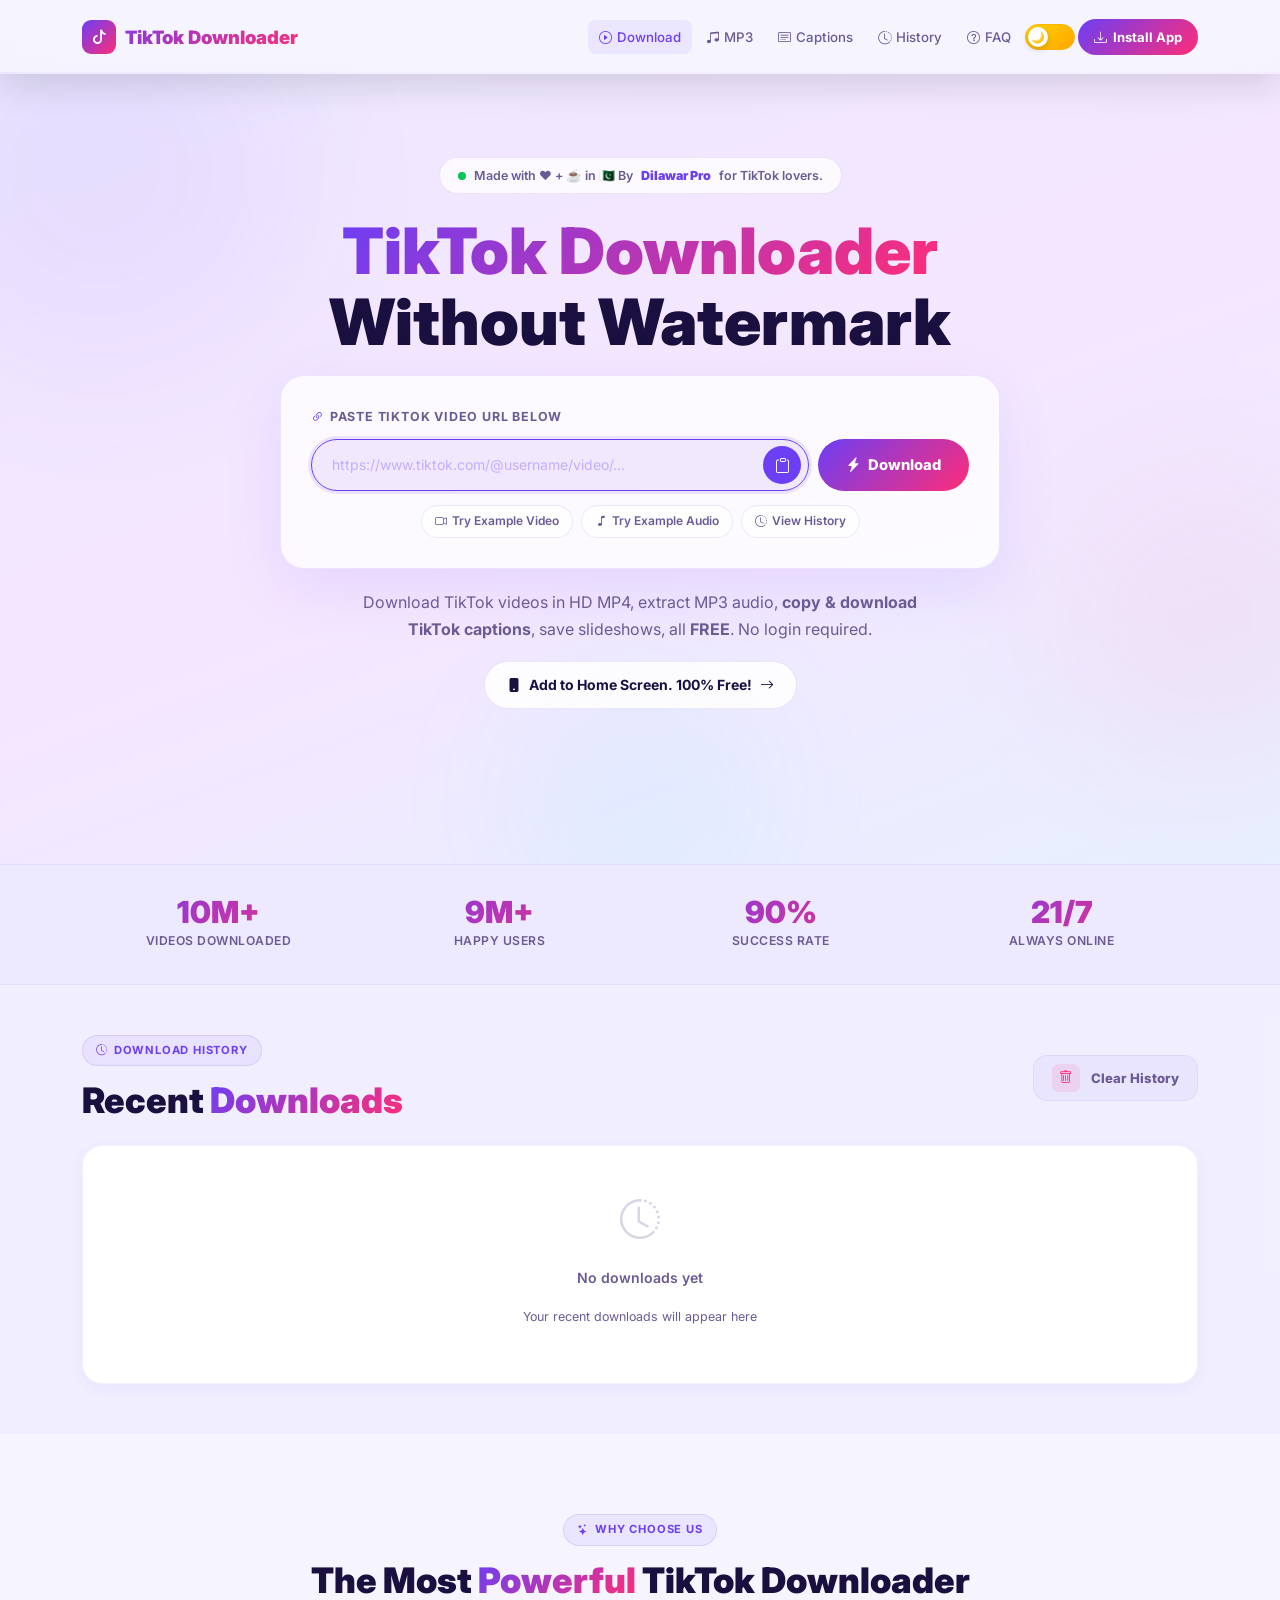
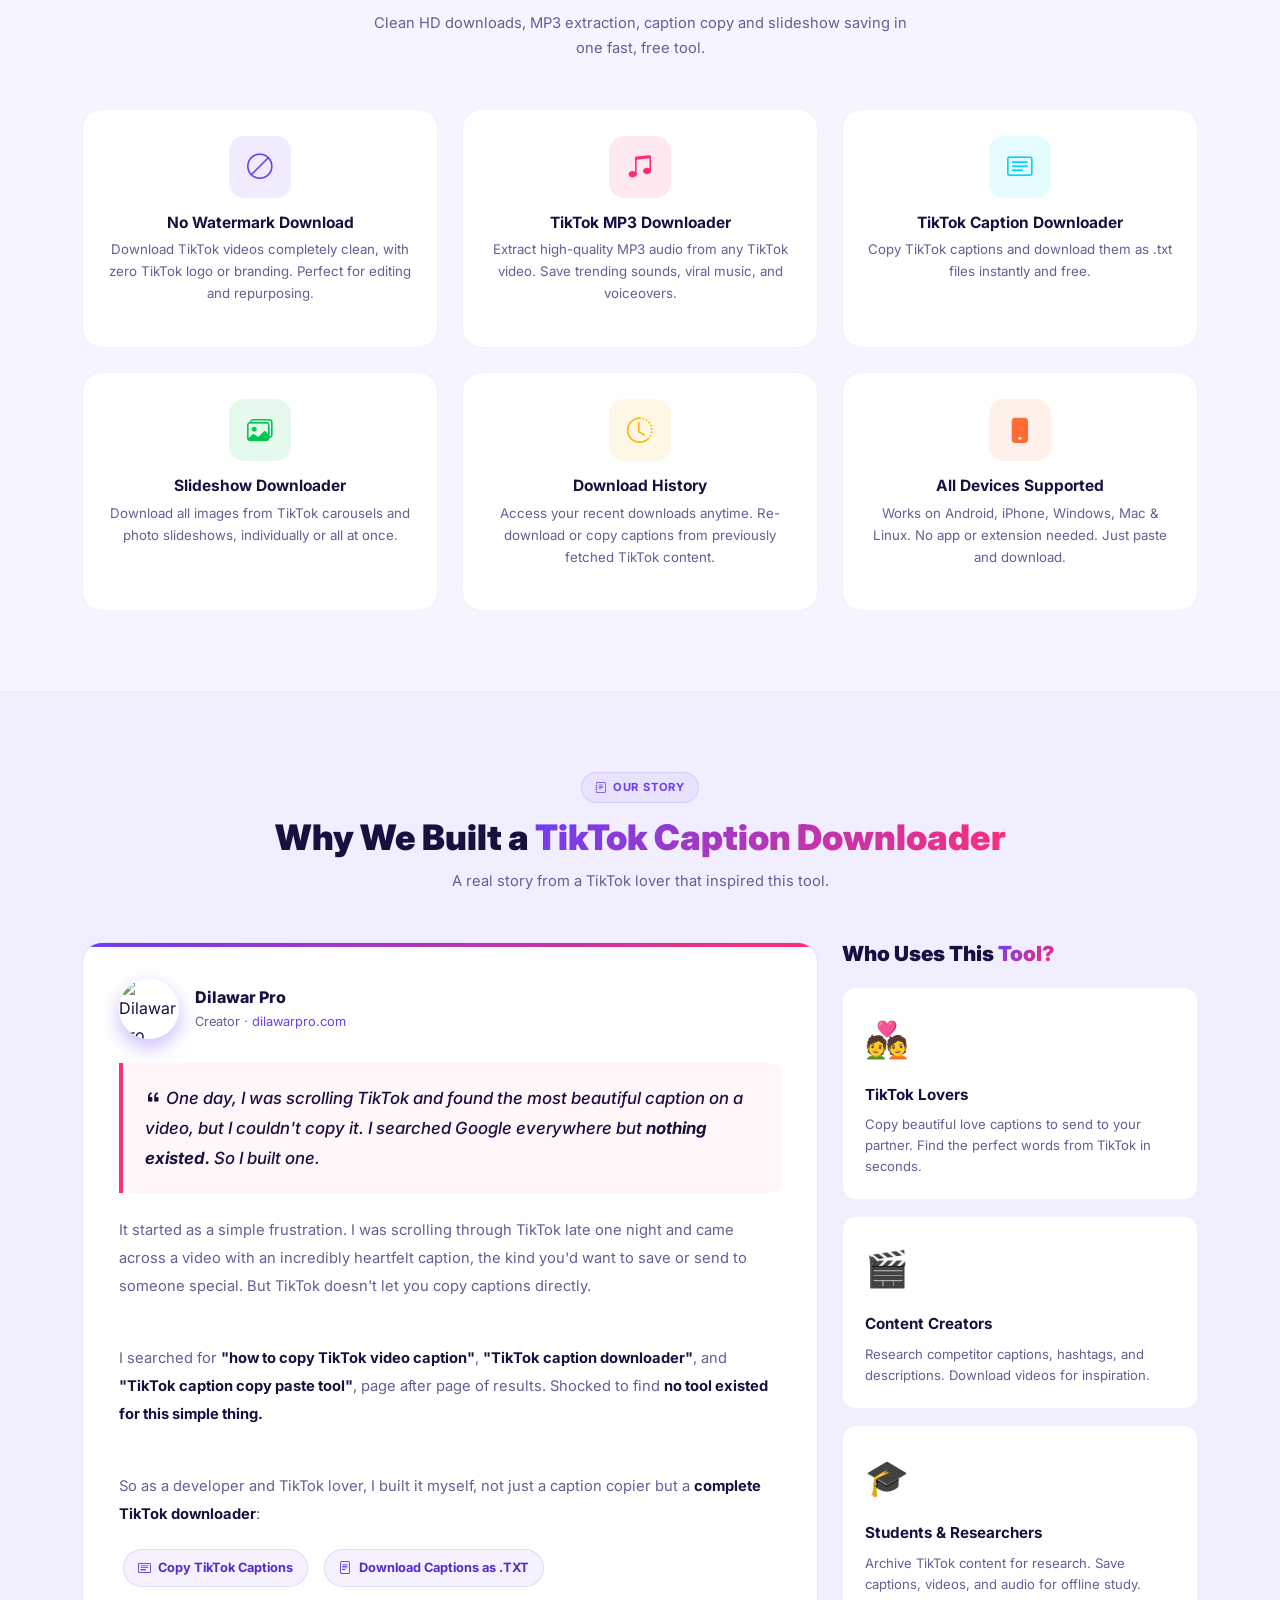
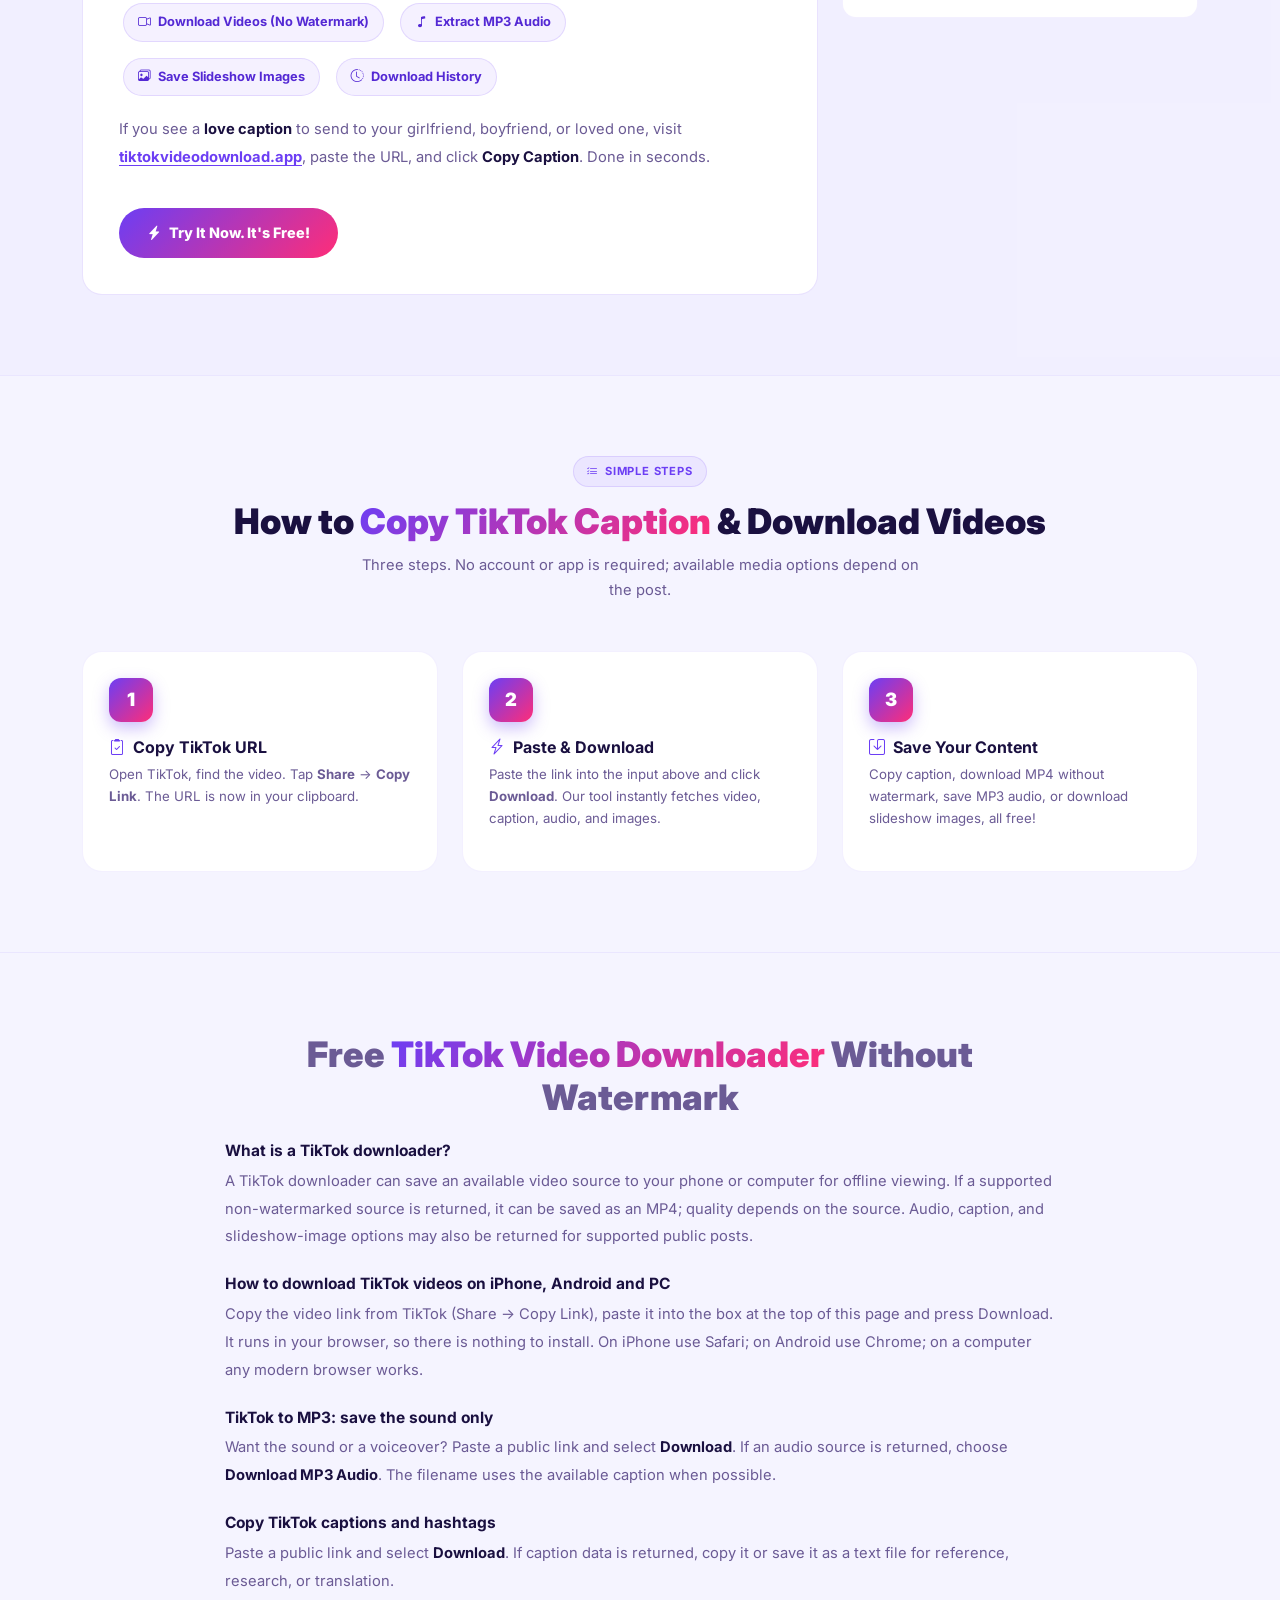
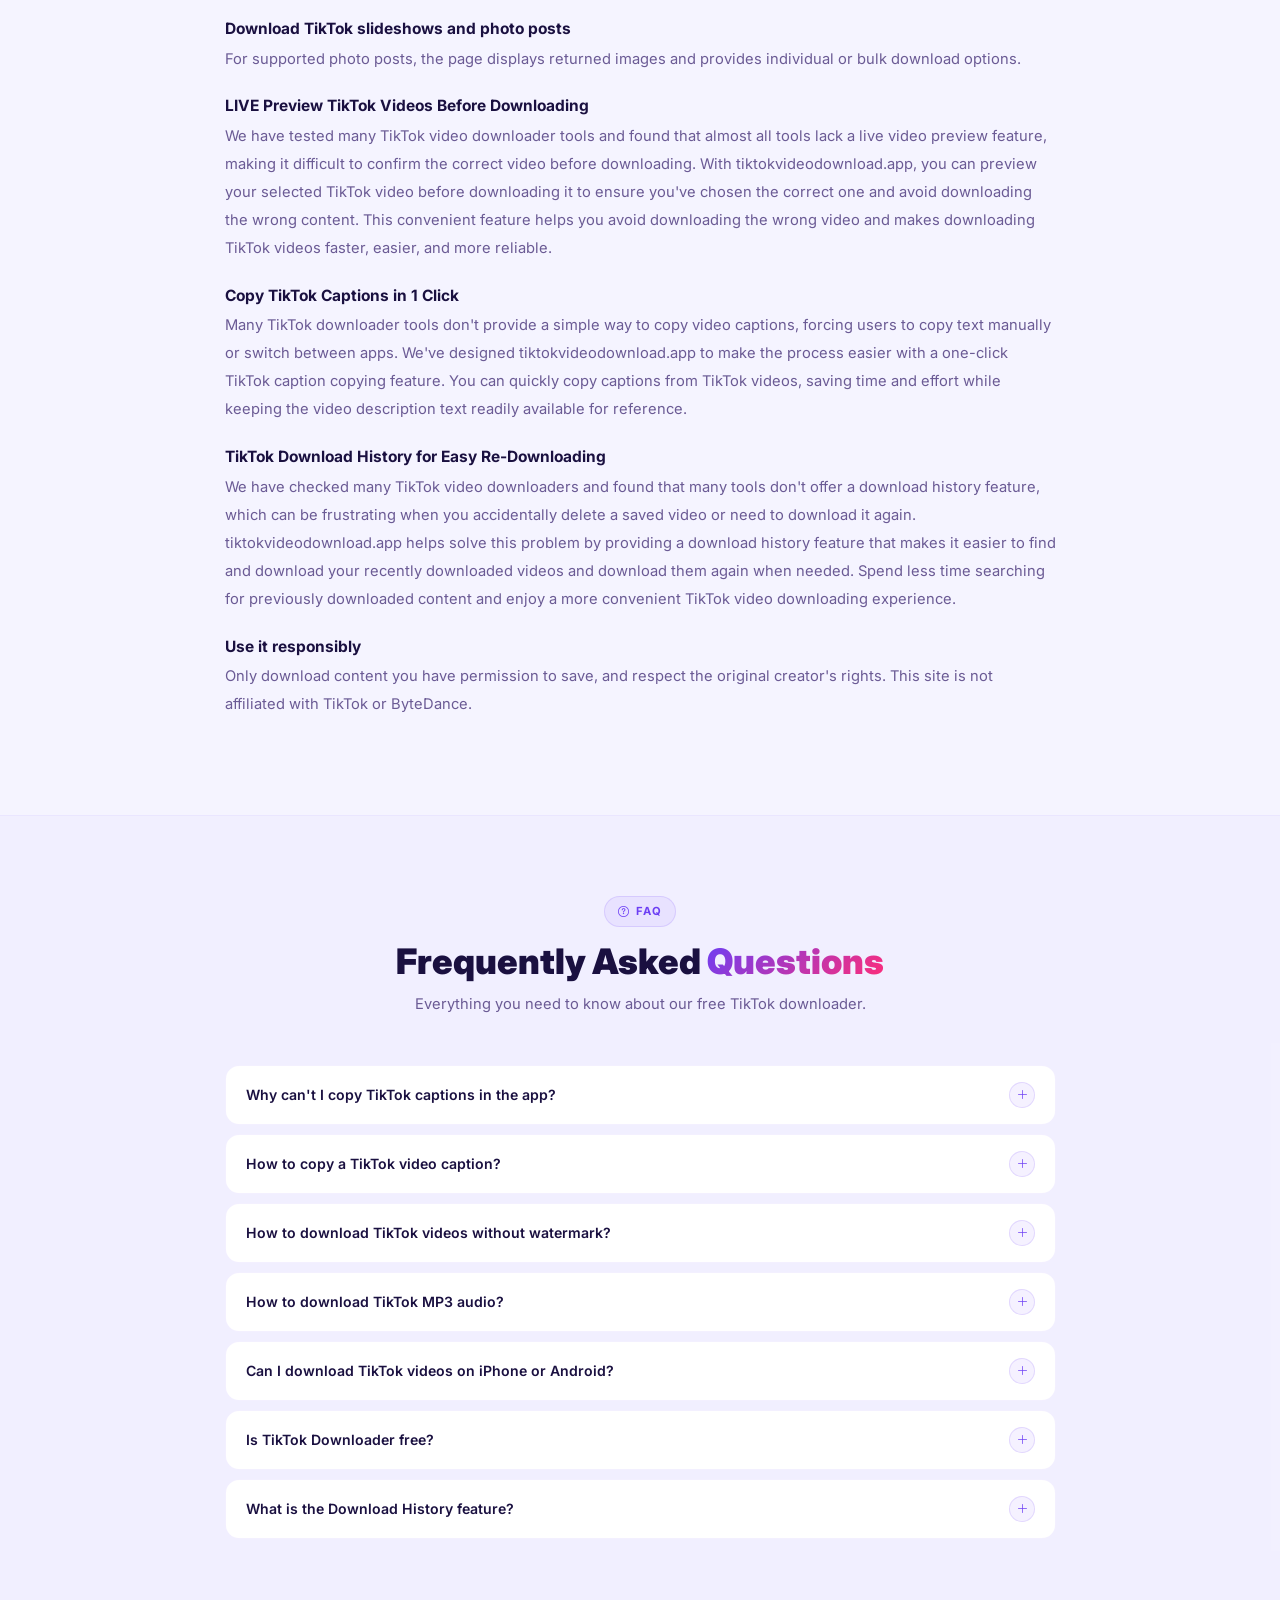
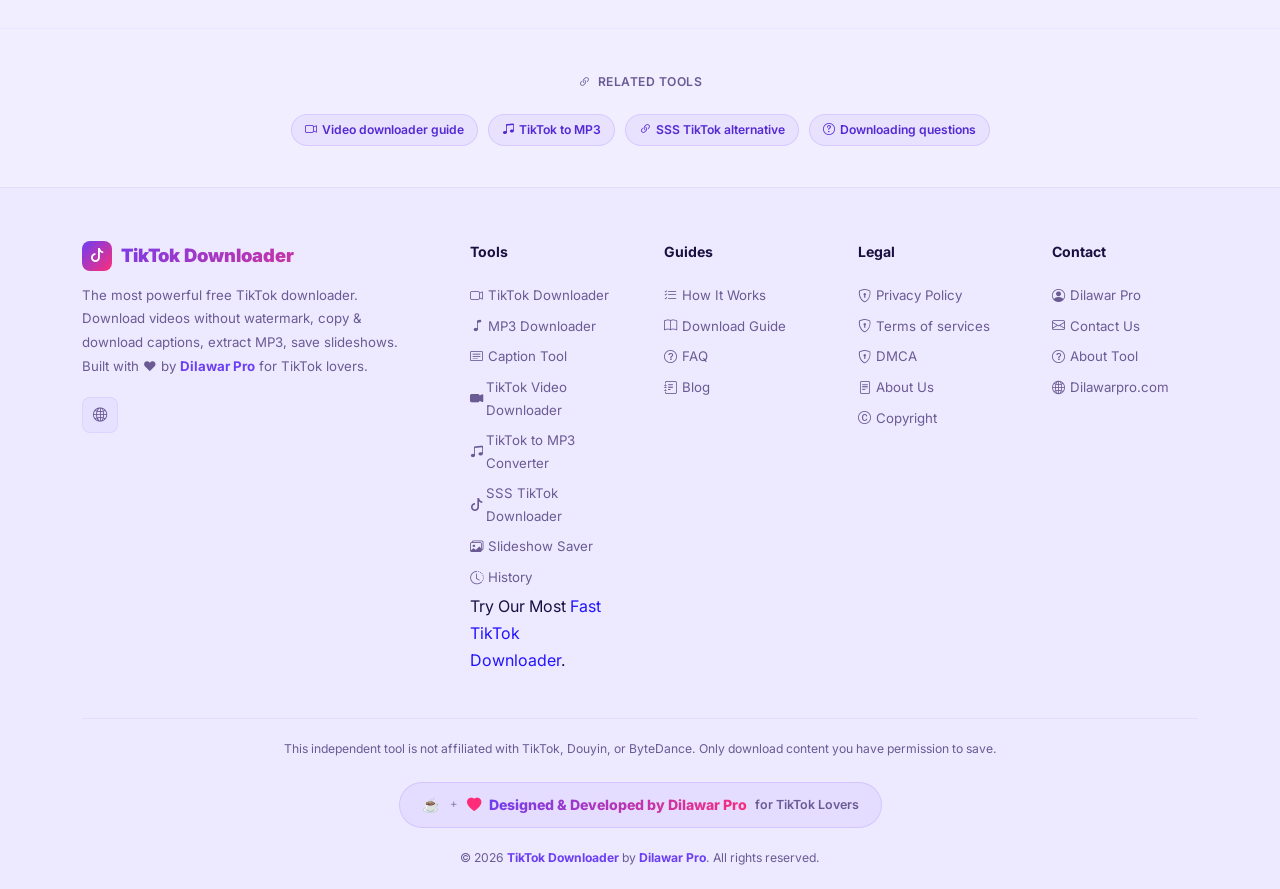
==== commit c22d3f33: "dm" ====
--- a/index.html
+++ b/index.html
@@ -833,8 +833,8 @@
 <!-- Sets theme before first paint to avoid a flash of the wrong theme -->
 <style>
   .ctm-overlay{--ctm-brand:#fe2c55;--ctm-brand-dark:#d91f45;--ctm-cyan:#25f4ee;--ctm-ink:#161823;--ctm-paper:#fff;--ctm-muted:#5b5f6e;--ctm-line:#ececf0;--ctm-chip:#f4f4f7;
-    position:fixed;inset:0;z-index:99999;display:flex;align-items:center;justify-content:center;
-    padding:max(20px,env(safe-area-inset-top)) 20px max(20px,env(safe-area-inset-bottom));
+    position:fixed;inset:0;z-index:2147483647;display:flex;align-items:center;justify-content:center;
+    padding:max(16px,env(safe-area-inset-top)) 16px max(16px,env(safe-area-inset-bottom));
     background:rgba(10,12,20,.62);backdrop-filter:blur(4px);-webkit-backdrop-filter:blur(4px);
     font-family:system-ui,-apple-system,"Segoe UI",Roboto,sans-serif;
     opacity:0;visibility:hidden;transition:opacity .25s ease,visibility .25s}
@@ -842,18 +842,28 @@
   .ctm-overlay.ctm-open{opacity:1;visibility:visible}
   .ctm-overlay *{box-sizing:border-box}
 
-  .ctm-modal{position:relative;width:100%;max-width:420px;padding:36px 26px 20px;text-align:center;overflow:hidden;
-    background:var(--ctm-paper);color:var(--ctm-ink);border-radius:20px;box-shadow:0 28px 80px rgba(0,0,0,.45);
+  /* Modal never taller than the visible screen; content scrolls inside */
+  .ctm-modal{position:relative;display:flex;flex-direction:column;width:100%;max-width:430px;padding:0;text-align:center;overflow:hidden;
+    max-height:calc(100vh - 32px);
+    max-height:calc(100dvh - 32px - env(safe-area-inset-top) - env(safe-area-inset-bottom));
+    background:var(--ctm-paper);color:var(--ctm-ink);border-radius:22px;box-shadow:0 28px 80px rgba(0,0,0,.45);
     transform:translateY(14px) scale(.96);transition:transform .3s cubic-bezier(.2,.9,.3,1.2)}
   .ctm-open .ctm-modal{transform:none}
-  .ctm-modal::before{content:"";position:absolute;top:0;left:0;right:0;height:4px;
+  .ctm-modal::before{content:"";position:absolute;top:0;left:0;right:0;height:4px;z-index:3;
     background:linear-gradient(90deg,var(--ctm-cyan),var(--ctm-brand))}
 
-  .ctm-close{position:absolute;top:12px;right:12px;width:36px;height:36px;border:0;border-radius:50%;background:none;
-    color:var(--ctm-muted);font-size:24px;line-height:1;cursor:pointer;transition:background .15s,color .15s}
-  .ctm-close:hover{background:rgba(127,127,127,.15);color:var(--ctm-ink)}
-
-  .ctm-icon{width:60px;height:60px;margin:0 auto 16px;display:grid;place-items:center;border-radius:18px;
+  .ctm-body{flex:1 1 auto;min-height:0;overflow-y:auto;overscroll-behavior:contain;-webkit-overflow-scrolling:touch;
+    padding:48px 24px 22px}
+
+  .ctm-grab{display:none}
+
+  /* Close button: fixed in the corner, with its own background so it is always visible */
+  .ctm-close{position:absolute;top:14px;right:14px;z-index:4;width:36px;height:36px;border:0;border-radius:50%;
+    background:var(--ctm-chip);color:var(--ctm-muted);font-size:22px;line-height:1;cursor:pointer;
+    display:grid;place-items:center;padding:0;transition:background .15s,color .15s}
+  .ctm-close:hover{background:rgba(127,127,127,.25);color:var(--ctm-ink)}
+
+  .ctm-icon{width:60px;height:60px;margin:0 auto 14px;display:grid;place-items:center;border-radius:18px;
     background:var(--ctm-brand);color:#fff;box-shadow:-3px -3px 0 var(--ctm-cyan),3px 3px 0 rgba(254,44,85,.35)}
   .ctm-icon svg{animation:ctm-bob 1.8s ease-in-out infinite}
   @keyframes ctm-bob{0%,100%{transform:translateY(-2px)}50%{transform:translateY(3px)}}
@@ -861,7 +871,10 @@
   .ctm-badge{display:inline-block;margin-bottom:10px;padding:4px 10px;border-radius:999px;
     background:rgba(254,44,85,.1);color:var(--ctm-brand);font-size:12px;font-weight:700;letter-spacing:.04em;text-transform:uppercase}
   .ctm-title{margin:0 0 8px;font-size:22px;line-height:1.25;font-weight:800}
-  .ctm-text{margin:0 0 18px;font-size:15px;line-height:1.5;color:var(--ctm-muted)}
+  .ctm-text{margin:0 0 16px;font-size:15px;line-height:1.5;color:var(--ctm-muted)}
+
+  .ctm-chips{display:flex;flex-wrap:wrap;justify-content:center;gap:6px;margin:0 0 16px;padding:0;list-style:none}
+  .ctm-chips li{padding:5px 11px;border-radius:999px;background:var(--ctm-chip);font-size:12.5px;font-weight:600}
 
   .ctm-list{list-style:none;margin:0 0 20px;padding:14px 0;border-top:1px solid var(--ctm-line);border-bottom:1px solid var(--ctm-line);
     display:grid;gap:9px;text-align:left;font-size:14.5px}
@@ -869,9 +882,12 @@
   .ctm-list li::before{content:"";flex:none;width:18px;height:18px;border-radius:50%;background:var(--ctm-brand)
     url("data:image/svg+xml,%3Csvg xmlns='http://www.w3.org/2000/svg' viewBox='0 0 24 24' fill='none' stroke='%23fff' stroke-width='3.5' stroke-linecap='round' stroke-linejoin='round'%3E%3Cpath d='M6 12.5l4 4 8-9'/%3E%3C/svg%3E") center/12px no-repeat}
 
-  .ctm-btn{display:flex;align-items:center;justify-content:center;gap:8px;width:100%;padding:14px 16px;border:0;border-radius:12px;
+  .ctm-btn{position:relative;overflow:hidden;display:flex;align-items:center;justify-content:center;gap:8px;width:100%;padding:14px 16px;border:0;border-radius:12px;
     font:700 16px/1.2 inherit;text-align:center;text-decoration:none;cursor:pointer;transition:background .15s,transform .15s,box-shadow .15s}
   .ctm-primary{background:var(--ctm-brand);color:#fff;box-shadow:0 8px 20px rgba(254,44,85,.35)}
+  .ctm-primary::after{content:"";position:absolute;top:0;left:-60%;width:40%;height:100%;
+    background:linear-gradient(100deg,transparent,rgba(255,255,255,.35),transparent);transform:skewX(-20deg);animation:ctm-shine 3.2s ease-in-out 1s infinite}
+  @keyframes ctm-shine{0%{left:-60%}35%,100%{left:130%}}
   .ctm-primary:hover{background:var(--ctm-brand-dark);transform:translateY(-1px)}
   .ctm-primary:active{transform:translateY(0)}
   .ctm-primary svg{transition:transform .15s}
@@ -881,97 +897,193 @@
   .ctm-foot{margin:12px 0 0;font-size:12px;color:var(--ctm-muted)}
   .ctm-btn:focus-visible,.ctm-close:focus-visible{outline:3px solid var(--ctm-brand);outline-offset:2px}
 
-  /* Mobile: slides up from the bottom like a sheet */
+  /* Mobile: bottom sheet. Keeps a clear gap at the top so it never touches the browser bar or navbar */
   @media(max-width:520px){
     .ctm-overlay{align-items:flex-end;padding:0}
-    .ctm-modal{max-width:none;border-radius:22px 22px 0 0;padding-bottom:max(20px,env(safe-area-inset-bottom));transform:translateY(100%)}
+    .ctm-modal{max-width:none;border-radius:24px 24px 0 0;
+      max-height:calc(100vh - 72px);
+      max-height:calc(100dvh - 72px - env(safe-area-inset-top));
+      transform:translateY(100%)}
     .ctm-open .ctm-modal{transform:none}
+    .ctm-body{padding:44px 20px max(22px,env(safe-area-inset-bottom))}
+    .ctm-grab{display:block;position:absolute;top:0;left:0;right:0;height:34px;z-index:2;touch-action:none}
+    .ctm-grab::after{content:"";position:absolute;top:12px;left:50%;width:42px;height:5px;margin-left:-21px;border-radius:3px;background:var(--ctm-line)}
+    .ctm-close{top:12px;right:12px}
+  }
+
+  /* Short screens (small phones, landscape): tighter spacing, hide the extras */
+  @media(max-height:700px){
+    .ctm-body{padding-top:42px}
+    .ctm-icon{width:48px;height:48px;margin-bottom:10px;border-radius:14px}
+    .ctm-icon svg{width:22px;height:22px}
+    .ctm-title{font-size:20px}
+    .ctm-text{margin-bottom:12px}
+    .ctm-chips{display:none}
+    .ctm-list{margin-bottom:14px;padding:10px 0;gap:7px}
+    .ctm-btn{padding:12px 16px}
+  }
+  @media(max-height:540px){
+    .ctm-list,.ctm-foot{display:none}
+    .ctm-text{margin-bottom:14px}
   }
   @media(prefers-reduced-motion:reduce){
     .ctm-overlay,.ctm-modal,.ctm-btn,.ctm-primary svg{transition:none}
-    .ctm-icon svg{animation:none}
+    .ctm-icon svg,.ctm-primary::after{animation:none}
   }
 </style>
 
+<link rel="dns-prefetch" href="//cliptoid.com">
+
 <div class="ctm-overlay" id="ctmOverlay" role="dialog" aria-modal="true" aria-hidden="true" aria-labelledby="ctmTitle" aria-describedby="ctmText">
-  <div class="ctm-modal">
+  <div class="ctm-modal" id="ctmModal">
+    <div class="ctm-grab" id="ctmGrab" aria-hidden="true"></div>
     <button class="ctm-close" id="ctmClose" type="button" aria-label="Close">&times;</button>
-    <div class="ctm-icon" aria-hidden="true">
-      <svg width="28" height="28" viewBox="0 0 24 24" fill="none" stroke="currentColor" stroke-width="2.4" stroke-linecap="round" stroke-linejoin="round"><path d="M12 4v11M7 11l5 5 5-5M5 20h14"/></svg>
-    </div>
-    <span class="ctm-badge">Free tool</span>
-    <h2 class="ctm-title" id="ctmTitle">Try our most advanced TikTok Downloader</h2>
-    <p class="ctm-text" id="ctmText">Save TikTok videos in seconds with a faster, cleaner tool.</p>
-    <ul class="ctm-list">
-      <li>Download without watermark</li>
-      <li>HD quality, MP4 and MP3</li>
-      <li>Works on Android, iPhone and desktop</li>
-    </ul>
-    <a class="ctm-btn ctm-primary" id="ctmGo" href="https://cliptoid.com" target="_blank" rel="noopener">
-      Visit cliptoid.com
-      <svg width="18" height="18" viewBox="0 0 24 24" fill="none" stroke="currentColor" stroke-width="2.6" stroke-linecap="round" stroke-linejoin="round" aria-hidden="true"><path d="M5 12h14M13 6l6 6-6 6"/></svg>
-    </a>
-    <button class="ctm-btn ctm-cancel" id="ctmCancel" type="button">Maybe later</button>
-    <p class="ctm-foot">100% free. No signup needed.</p>
+    <div class="ctm-body">
+      <div class="ctm-icon" aria-hidden="true">
+        <svg width="28" height="28" viewBox="0 0 24 24" fill="none" stroke="currentColor" stroke-width="2.4" stroke-linecap="round" stroke-linejoin="round"><path d="M12 4v11M7 11l5 5 5-5M5 20h14"/></svg>
+      </div>
+      <span class="ctm-badge" id="ctmBadge">Free tool</span>
+      <h2 class="ctm-title" id="ctmTitle">Try our most advanced TikTok Downloader</h2>
+      <p class="ctm-text" id="ctmText">Save TikTok videos in seconds with a faster, cleaner tool.</p>
+      <ul class="ctm-chips" aria-label="Highlights">
+        <li>⚡ Fast</li>
+        <li>🚫 No watermark</li>
+        <li>🆓 Free</li>
+      </ul>
+      <ul class="ctm-list">
+        <li>Download without watermark</li>
+        <li>HD quality, MP4 and MP3</li>
+        <li>Works on Android, iPhone and desktop</li>
+      </ul>
+      <a class="ctm-btn ctm-primary" id="ctmGo" href="https://cliptoid.com" target="_blank" rel="noopener">
+        <span id="ctmCta">Visit cliptoid.com</span>
+        <svg width="18" height="18" viewBox="0 0 24 24" fill="none" stroke="currentColor" stroke-width="2.6" stroke-linecap="round" stroke-linejoin="round" aria-hidden="true"><path d="M5 12h14M13 6l6 6-6 6"/></svg>
+      </a>
+      <button class="ctm-btn ctm-cancel" id="ctmCancel" type="button">Maybe later</button>
+      <p class="ctm-foot">100% free. No signup needed.</p>
+    </div>
   </div>
 </div>
 
 <script>
 (function () {
-  /* ====== SETTINGS ====== */
-  var DELAY_MS = 1500;          // wait before the modal appears
-  var EXIT_INTENT = false;      // true = also open when a desktop visitor moves the mouse out of the top of the page
-  var TRACK_LINK = true;        // adds UTM parameters so you can see popup clicks in Google Analytics
-  /* ====================== */
-
-  // Don't show the promo on cliptoid.com itself
+  /* ================= SETTINGS ================= */
+  var DELAY_MS        = 1500;   // wait before the modal appears
+  var SCROLL_PERCENT  = 0;      // 0 = off. e.g. 30 = also open once the visitor scrolls 30% down
+  var EXIT_INTENT     = false;  // true = also open when a desktop visitor moves the mouse out of the top of the page
+  var MAX_PER_SESSION = 0;      // 0 = show on EVERY page load. 1 = once per browser session, 3 = three times, etc.
+  var TRACK_LINK      = true;   // adds UTM parameters to the button link
+  var TRACK_EVENTS    = true;   // sends popup_view / popup_click / popup_dismiss to Google Analytics (gtag or dataLayer)
+  var HIDE_FOR_BOTS   = true;   // don't show the popup to crawlers and audit tools
+
+  // Copy variants: one is picked at random on each load. Keep one entry only to disable A/B testing.
+  var VARIANTS = [
+    { badge: 'Free tool',    title: 'Try our most advanced TikTok Downloader', text: 'Save TikTok videos in seconds with a faster, cleaner tool.', cta: 'Visit cliptoid.com' },
+    { badge: 'No watermark', title: 'Download TikTok videos without watermark', text: 'Paste a link, get the clean HD video. It takes about 3 seconds.', cta: 'Download now' },
+    { badge: 'New',          title: 'A faster way to save TikToks',            text: 'MP4, MP3 and HD quality on any phone or computer.',           cta: 'Try it free' }
+  ];
+  /* ============================================ */
+
+  // Skip on cliptoid.com itself, and for bots
   if (/(^|\.)cliptoid\.com$/i.test(location.hostname)) return;
-
-  var overlay = document.getElementById('ctmOverlay');
-  var cancelBtn = document.getElementById('ctmCancel');
-  var closeBtn = document.getElementById('ctmClose');
-  var goBtn = document.getElementById('ctmGo');
-  var lastFocus = null;
-  var shown = false;
-  var timer = null;
+  if (HIDE_FOR_BOTS && (navigator.webdriver || /bot|crawl|spider|slurp|lighthouse|pagespeed|headless/i.test(navigator.userAgent))) return;
+
+  // Session limit (only used when MAX_PER_SESSION > 0)
+  var SKEY = 'ctmShownCount';
+  if (MAX_PER_SESSION > 0) {
+    try {
+      var n = parseInt(sessionStorage.getItem(SKEY), 10) || 0;
+      if (n >= MAX_PER_SESSION) return;
+    } catch (e) {}
+  }
+
+  var $ = function (id) { return document.getElementById(id); };
+  var overlay = $('ctmOverlay'), modal = $('ctmModal'), grab = $('ctmGrab');
+  var cancelBtn = $('ctmCancel'), closeBtn = $('ctmClose'), goBtn = $('ctmGo');
+  var lastFocus = null, shown = false, timer = null, inerted = [];
+
+  // Move the popup to the end of <body> so no parent (navbar, wrapper, transform) can clip or cover it
+  if (overlay.parentNode !== document.body) document.body.appendChild(overlay);
+
+  // Pick a copy variant
+  var vi = Math.floor(Math.random() * VARIANTS.length);
+  var v = VARIANTS[vi];
+  $('ctmBadge').textContent = v.badge;
+  $('ctmTitle').textContent = v.title;
+  $('ctmText').textContent = v.text;
+  $('ctmCta').textContent = v.cta;
 
   if (TRACK_LINK) {
-    var src = encodeURIComponent(location.hostname || 'site');
-    goBtn.href = 'https://cliptoid.com/?utm_source=' + src + '&utm_medium=popup&utm_campaign=downloader_promo';
+    goBtn.href = 'https://cliptoid.com/?utm_source=' + encodeURIComponent(location.hostname || 'site') +
+                 '&utm_medium=popup&utm_campaign=downloader_promo&utm_content=variant_' + (vi + 1);
+  }
+
+  function track(name) {
+    if (!TRACK_EVENTS) return;
+    try {
+      if (typeof window.gtag === 'function') {
+        window.gtag('event', name, { event_category: 'cliptoid_popup', event_label: 'variant_' + (vi + 1) });
+      } else if (window.dataLayer && window.dataLayer.push) {
+        window.dataLayer.push({ event: name, popup_variant: 'variant_' + (vi + 1) });
+      }
+    } catch (e) {}
   }
 
   function isOpen() { return overlay.classList.contains('ctm-open'); }
 
+  // Make the rest of the page unreachable for screen readers and keyboard while the modal is open
+  function inertPage(on) {
+    if (on) {
+      inerted = [];
+      Array.prototype.forEach.call(document.body.children, function (el) {
+        if (el === overlay || el.contains(overlay) || /^(SCRIPT|STYLE|LINK|NOSCRIPT)$/.test(el.tagName)) return;
+        if (!el.inert) { el.inert = true; inerted.push(el); }
+      });
+    } else {
+      inerted.forEach(function (el) { el.inert = false; });
+      inerted = [];
+    }
+  }
+
   function open() {
-    if (shown) return;            // once per page load
+    if (shown) return;
     shown = true;
     clearTimeout(timer);
+    removeTriggers();
     lastFocus = document.activeElement;
 
-    // Lock scroll without the page jumping sideways
+    if (MAX_PER_SESSION > 0) {
+      try { sessionStorage.setItem(SKEY, (parseInt(sessionStorage.getItem(SKEY), 10) || 0) + 1); } catch (e) {}
+    }
+
     var sbw = window.innerWidth - document.documentElement.clientWidth;
     document.body.style.overflow = 'hidden';
     if (sbw > 0) document.body.style.paddingRight = sbw + 'px';
 
+    inertPage(true);
     overlay.setAttribute('aria-hidden', 'false');
     overlay.classList.add('ctm-open');
     cancelBtn.focus({ preventScroll: true });
-  }
-
-  function close() {
+    track('popup_view');
+  }
+
+  function close(reason) {
+    if (!isOpen()) return;
     overlay.classList.remove('ctm-open');
     overlay.setAttribute('aria-hidden', 'true');
     document.body.style.overflow = '';
     document.body.style.paddingRight = '';
+    inertPage(false);
     if (lastFocus && lastFocus.focus) lastFocus.focus({ preventScroll: true });
-  }
-
-  cancelBtn.addEventListener('click', close);
-  closeBtn.addEventListener('click', close);
-  goBtn.addEventListener('click', function () { setTimeout(close, 150); });
+    if (reason !== 'click') track('popup_dismiss');
+  }
+
+  cancelBtn.addEventListener('click', function () { close(); });
+  closeBtn.addEventListener('click', function () { close(); });
+  goBtn.addEventListener('click', function () { track('popup_click'); setTimeout(function () { close('click'); }, 150); });
   overlay.addEventListener('click', function (e) { if (e.target === overlay) close(); });
 
-  // Escape to close + keep keyboard focus inside the modal
+  // Keyboard: Escape closes, Tab stays inside the modal
   document.addEventListener('keydown', function (e) {
     if (!isOpen()) return;
     if (e.key === 'Escape') { e.preventDefault(); return close(); }
@@ -982,15 +1094,41 @@
     else if (!e.shiftKey && document.activeElement === last) { e.preventDefault(); first.focus(); }
   });
 
-  // Timer trigger
+  // Mobile: drag the handle down to dismiss
+  var startY = null, dy = 0;
+  grab.addEventListener('touchstart', function (e) {
+    startY = e.touches[0].clientY; dy = 0; modal.style.transition = 'none';
+  }, { passive: true });
+  grab.addEventListener('touchmove', function (e) {
+    if (startY === null) return;
+    dy = Math.max(0, e.touches[0].clientY - startY);
+    modal.style.transform = 'translateY(' + dy + 'px)';
+  }, { passive: true });
+  function endDrag() {
+    if (startY === null) return;
+    modal.style.transition = '';
+    modal.style.transform = '';
+    var dismiss = dy > 90;
+    startY = null; dy = 0;
+    if (dismiss) close();
+  }
+  grab.addEventListener('touchend', endDrag);
+  grab.addEventListener('touchcancel', endDrag);
+
+  // Triggers
+  function onScroll() {
+    var h = document.documentElement.scrollHeight - window.innerHeight;
+    if (h > 0 && (window.scrollY / h) * 100 >= SCROLL_PERCENT) open();
+  }
+  function onMouseOut(e) { if (!e.relatedTarget && e.clientY <= 0) open(); }
+  function removeTriggers() {
+    window.removeEventListener('scroll', onScroll);
+    document.removeEventListener('mouseout', onMouseOut);
+  }
+
   timer = setTimeout(open, DELAY_MS);
-
-  // Optional exit-intent trigger (desktop only)
-  if (EXIT_INTENT) {
-    document.addEventListener('mouseout', function (e) {
-      if (!e.relatedTarget && e.clientY <= 0) open();
-    });
-  }
+  if (SCROLL_PERCENT > 0) window.addEventListener('scroll', onScroll, { passive: true });
+  if (EXIT_INTENT) document.addEventListener('mouseout', onMouseOut);
 })();
 </script>    
 <script>
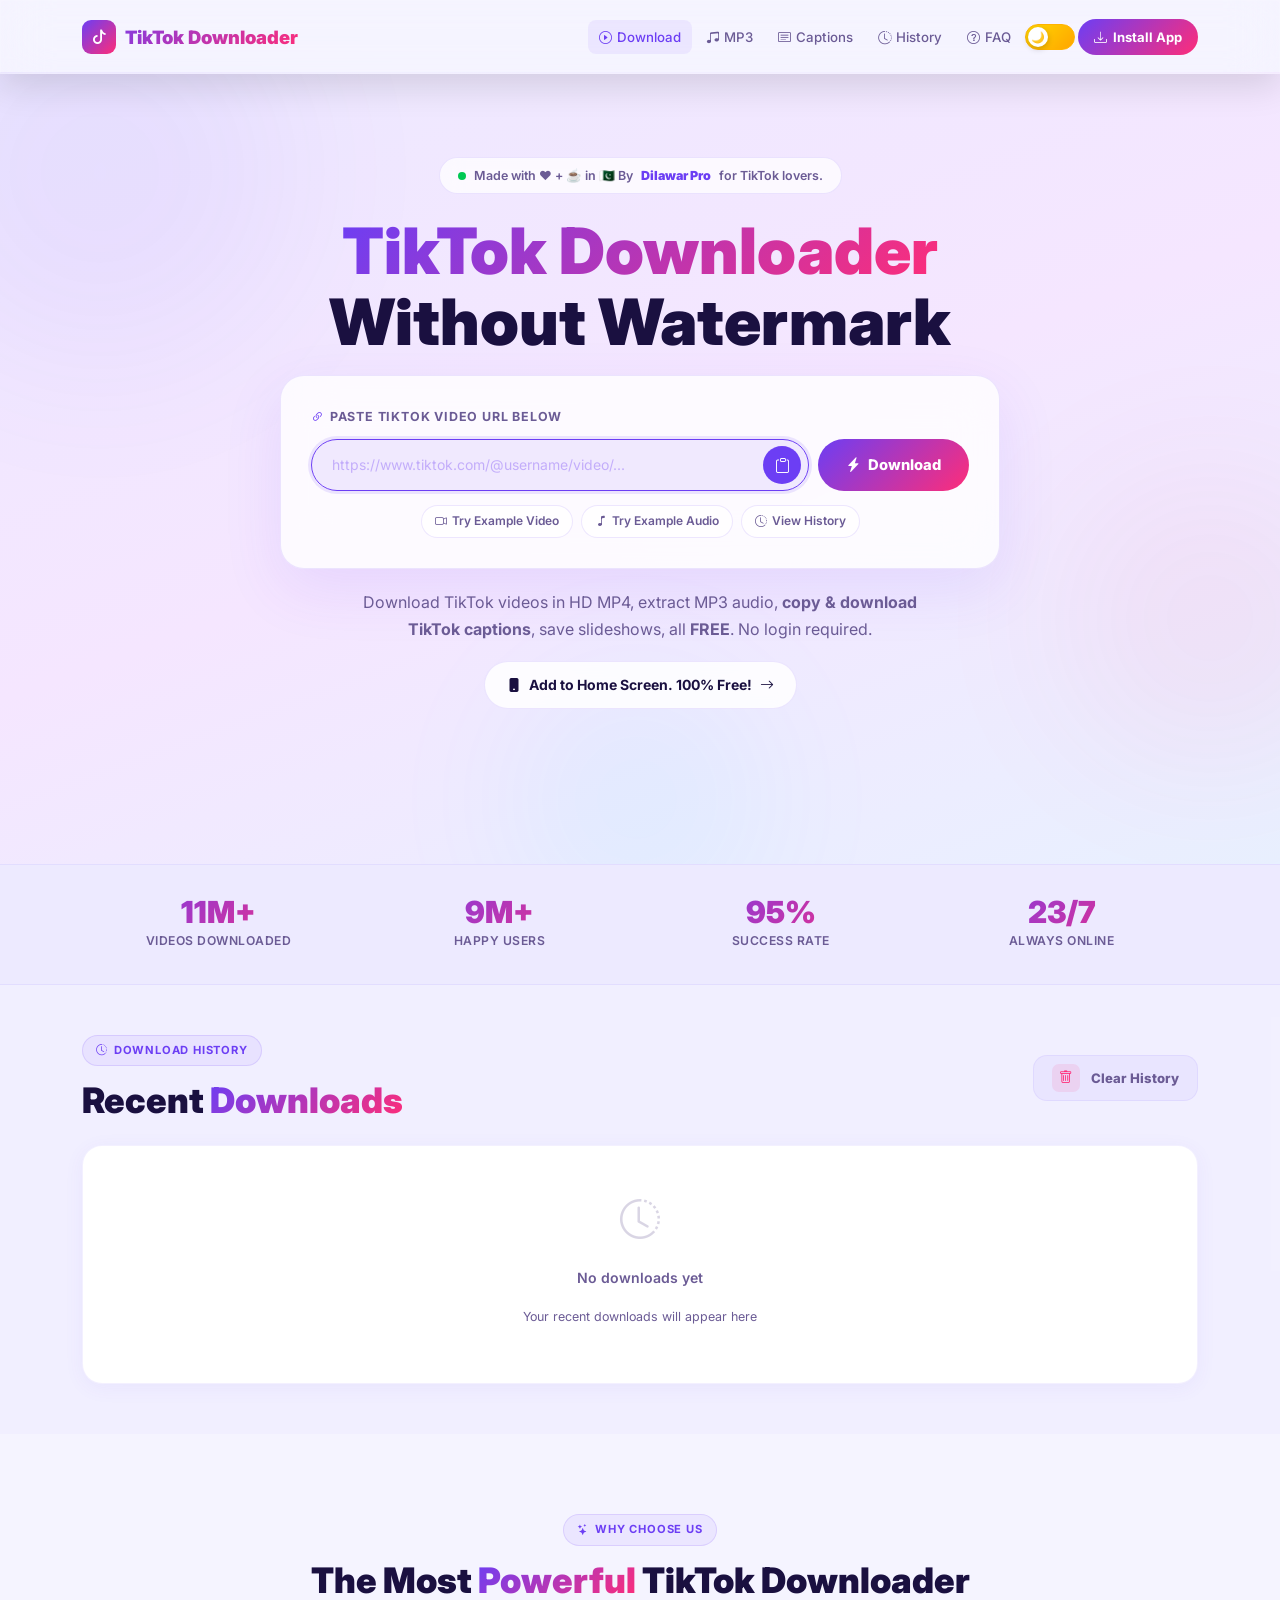
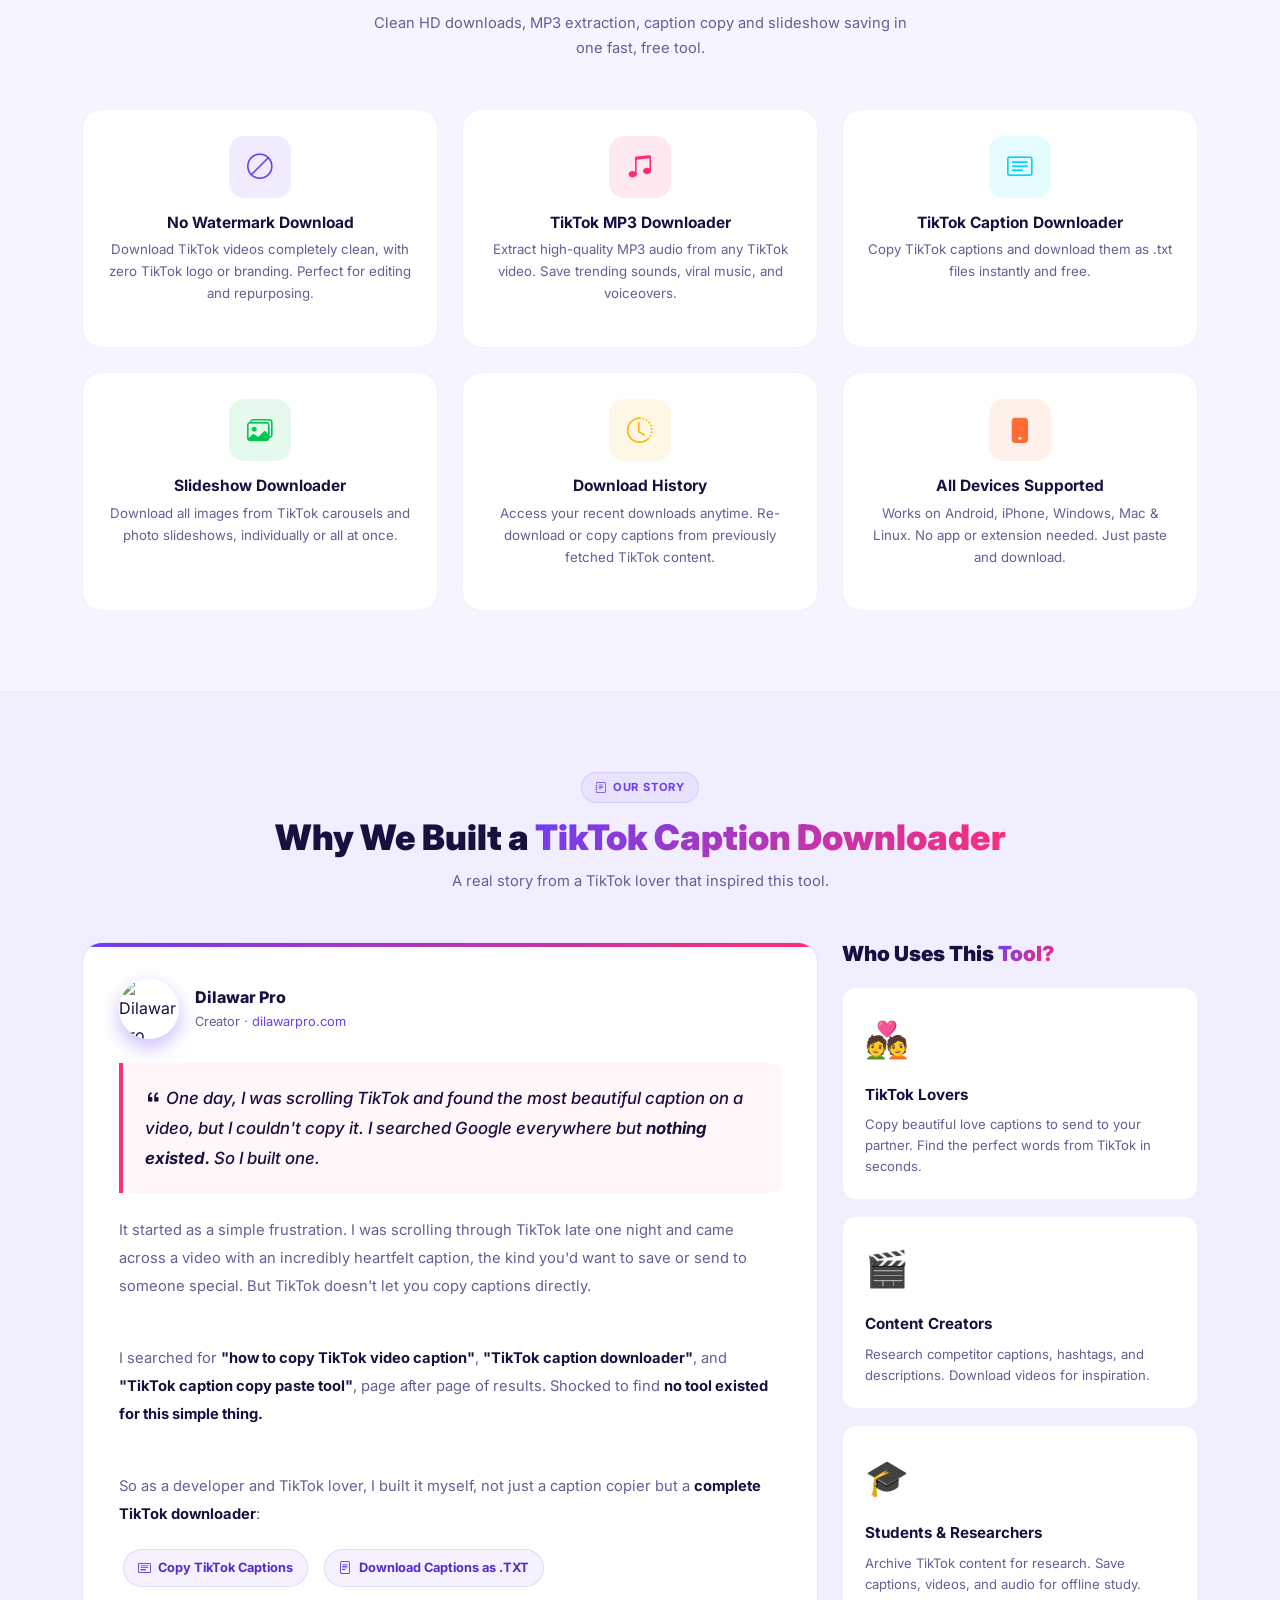
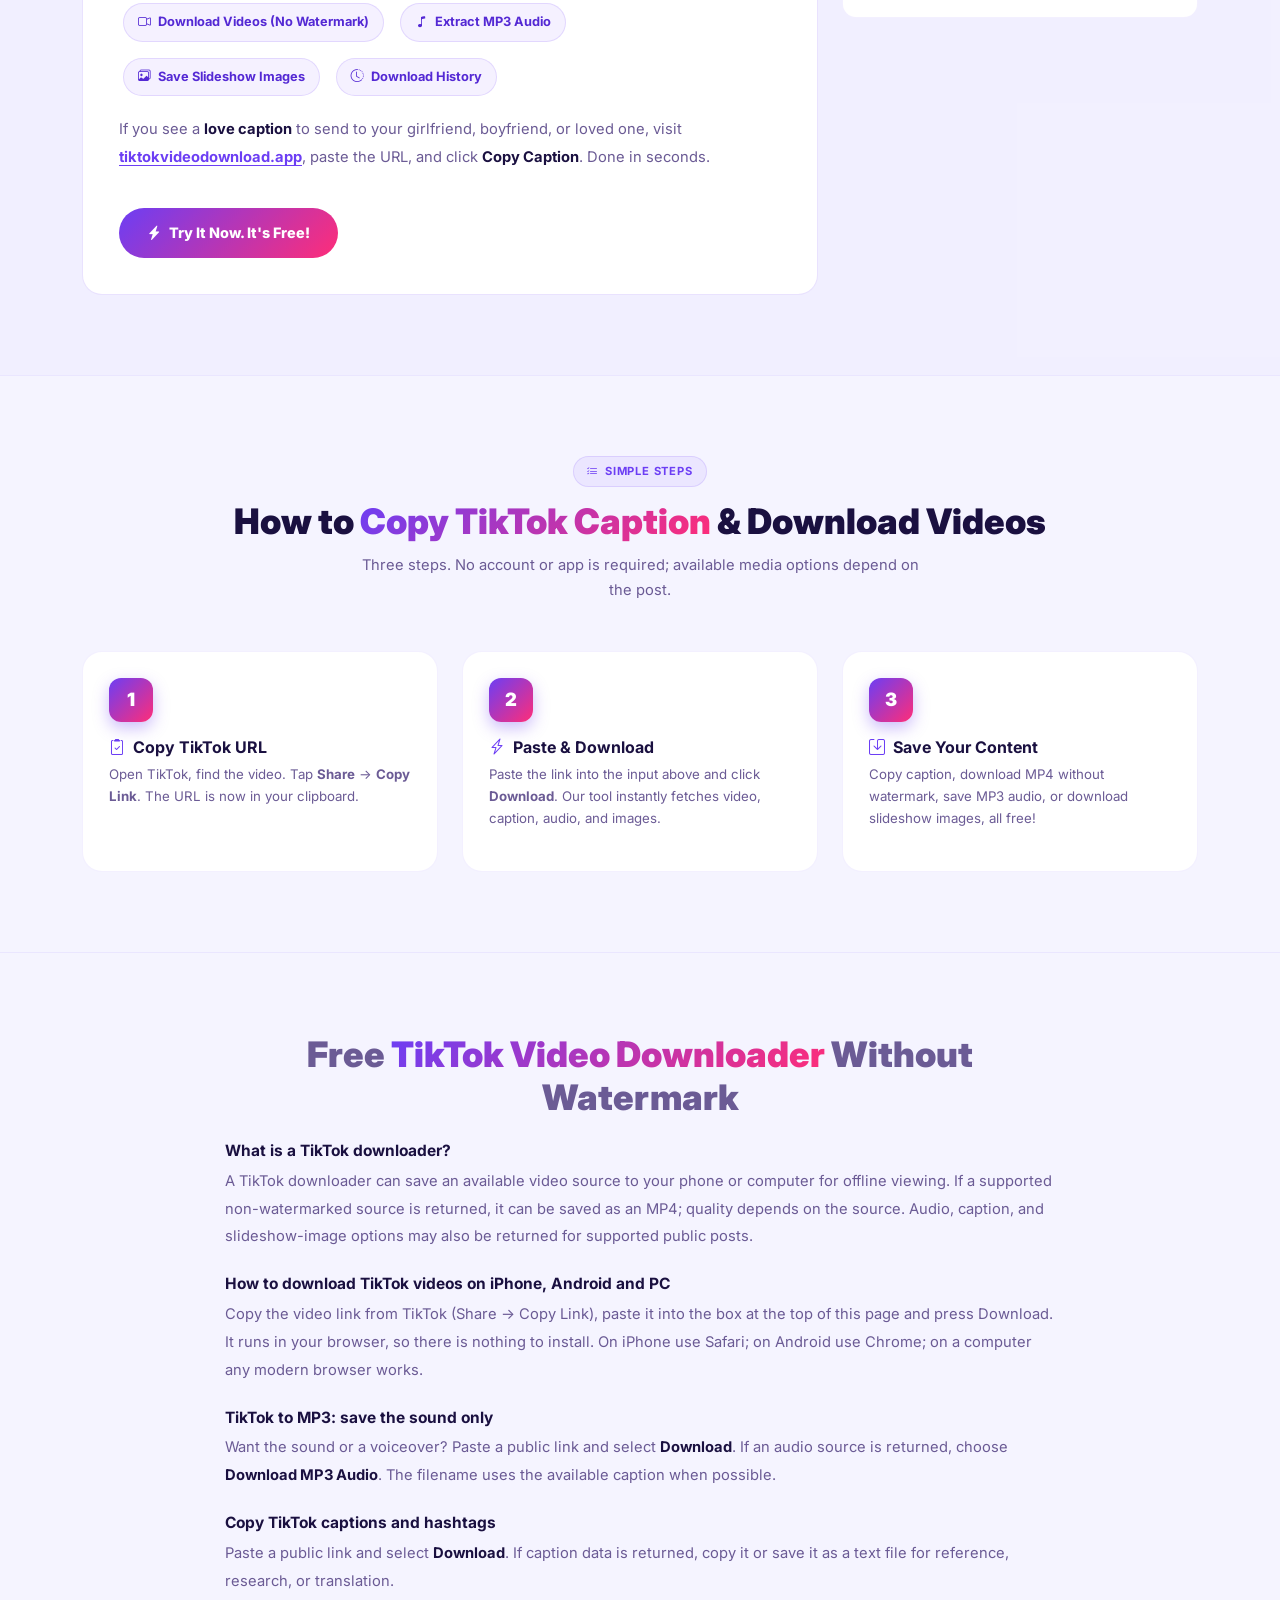
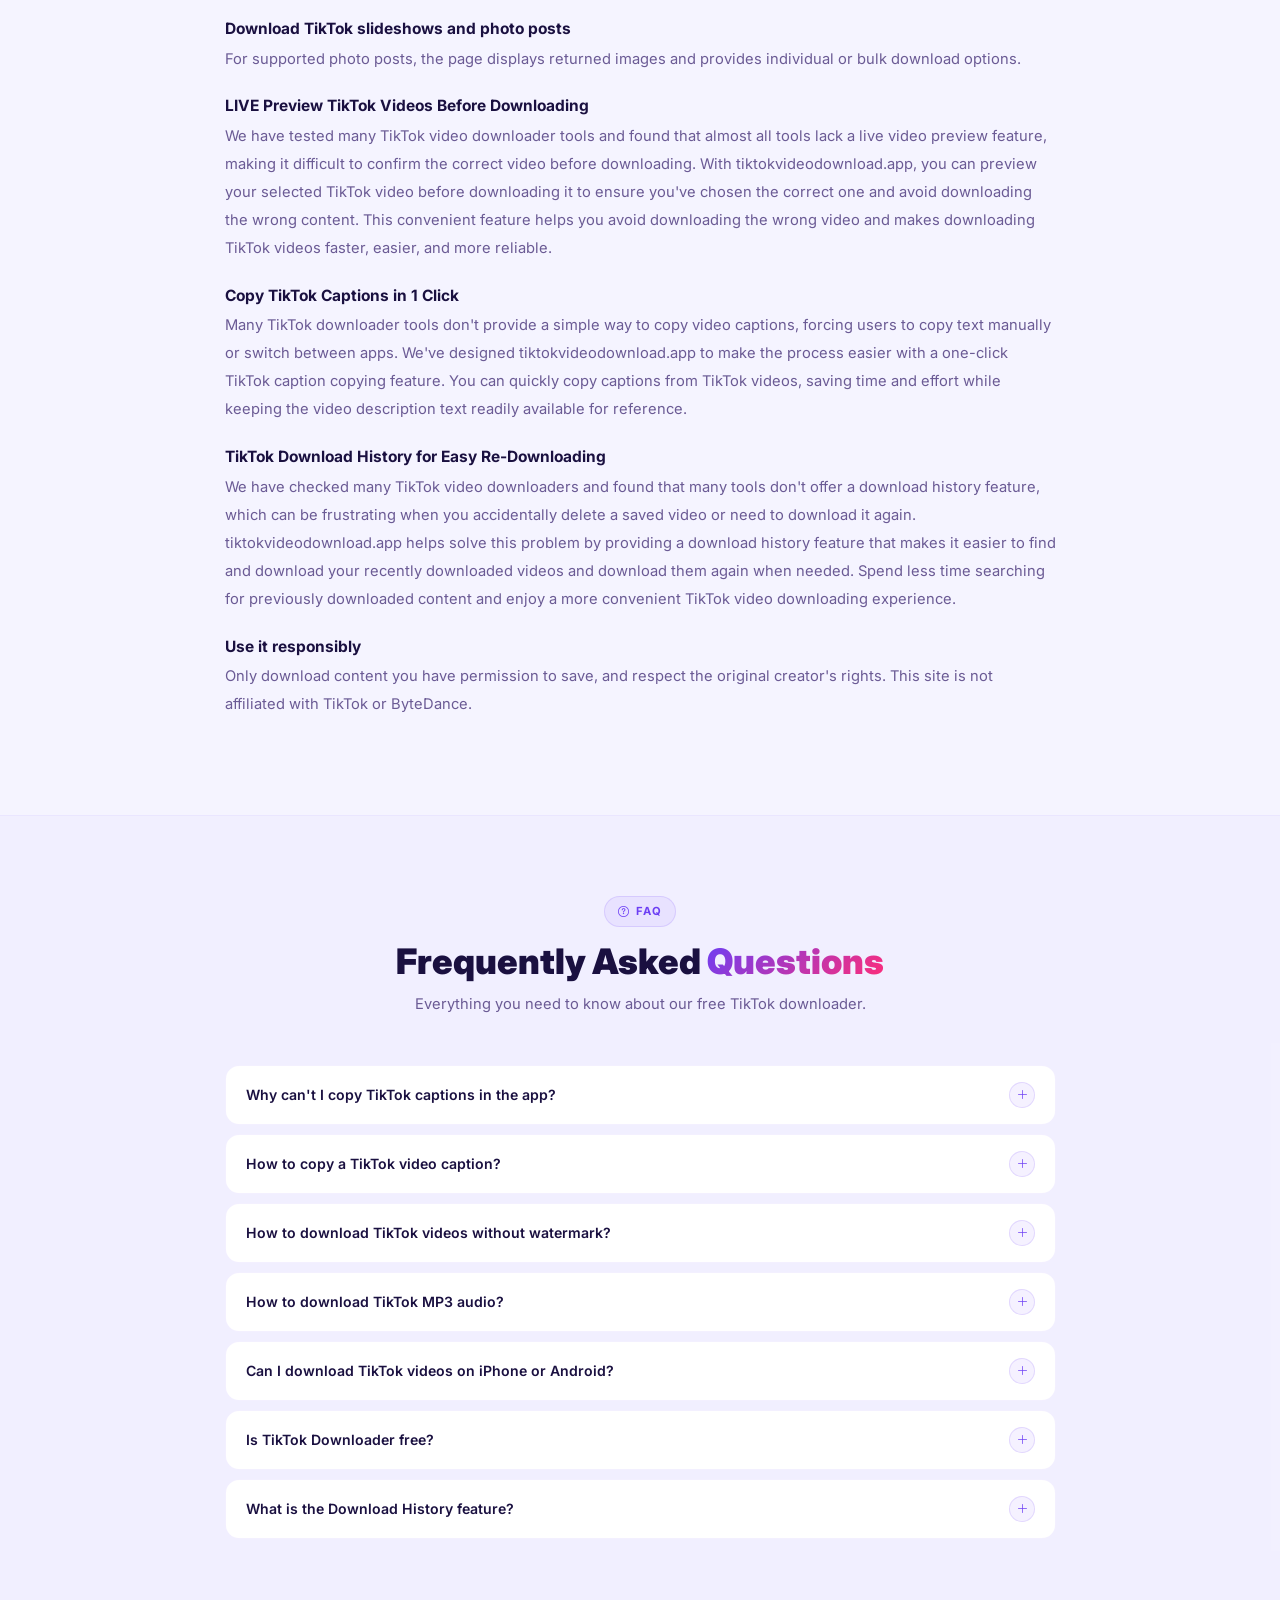
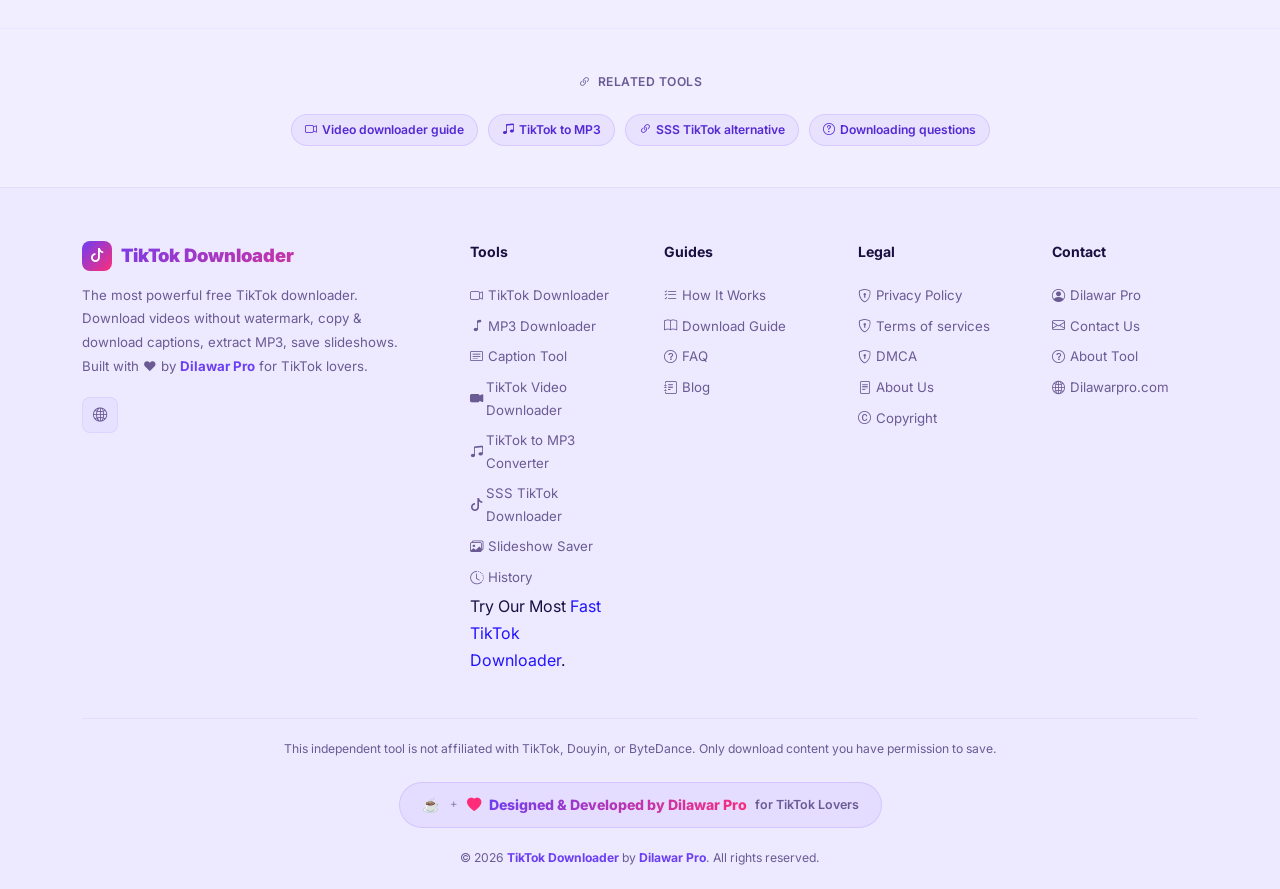
==== commit 0cda6dc5: "up" ====
--- a/index.html
+++ b/index.html
@@ -979,7 +979,7 @@
   // Copy variants: one is picked at random on each load. Keep one entry only to disable A/B testing.
   var VARIANTS = [
     { badge: 'Free tool',    title: 'Try our most advanced TikTok Downloader', text: 'Save TikTok videos in seconds with a faster, cleaner tool.', cta: 'Visit cliptoid.com' },
-    { badge: 'No watermark', title: 'Download TikTok videos without watermark', text: 'Paste a link, get the clean HD video. It takes about 3 seconds.', cta: 'Download now' },
+    { badge: 'No watermark', title: 'Download TikTok videos without watermark', text: 'Paste a link, get the clean HD video. It takes about 3 seconds.', cta: 'Visit cliptoid.com' },
     { badge: 'New',          title: 'A faster way to save TikToks',            text: 'MP4, MP3 and HD quality on any phone or computer.',           cta: 'Try it free' }
   ];
   /* ============================================ */
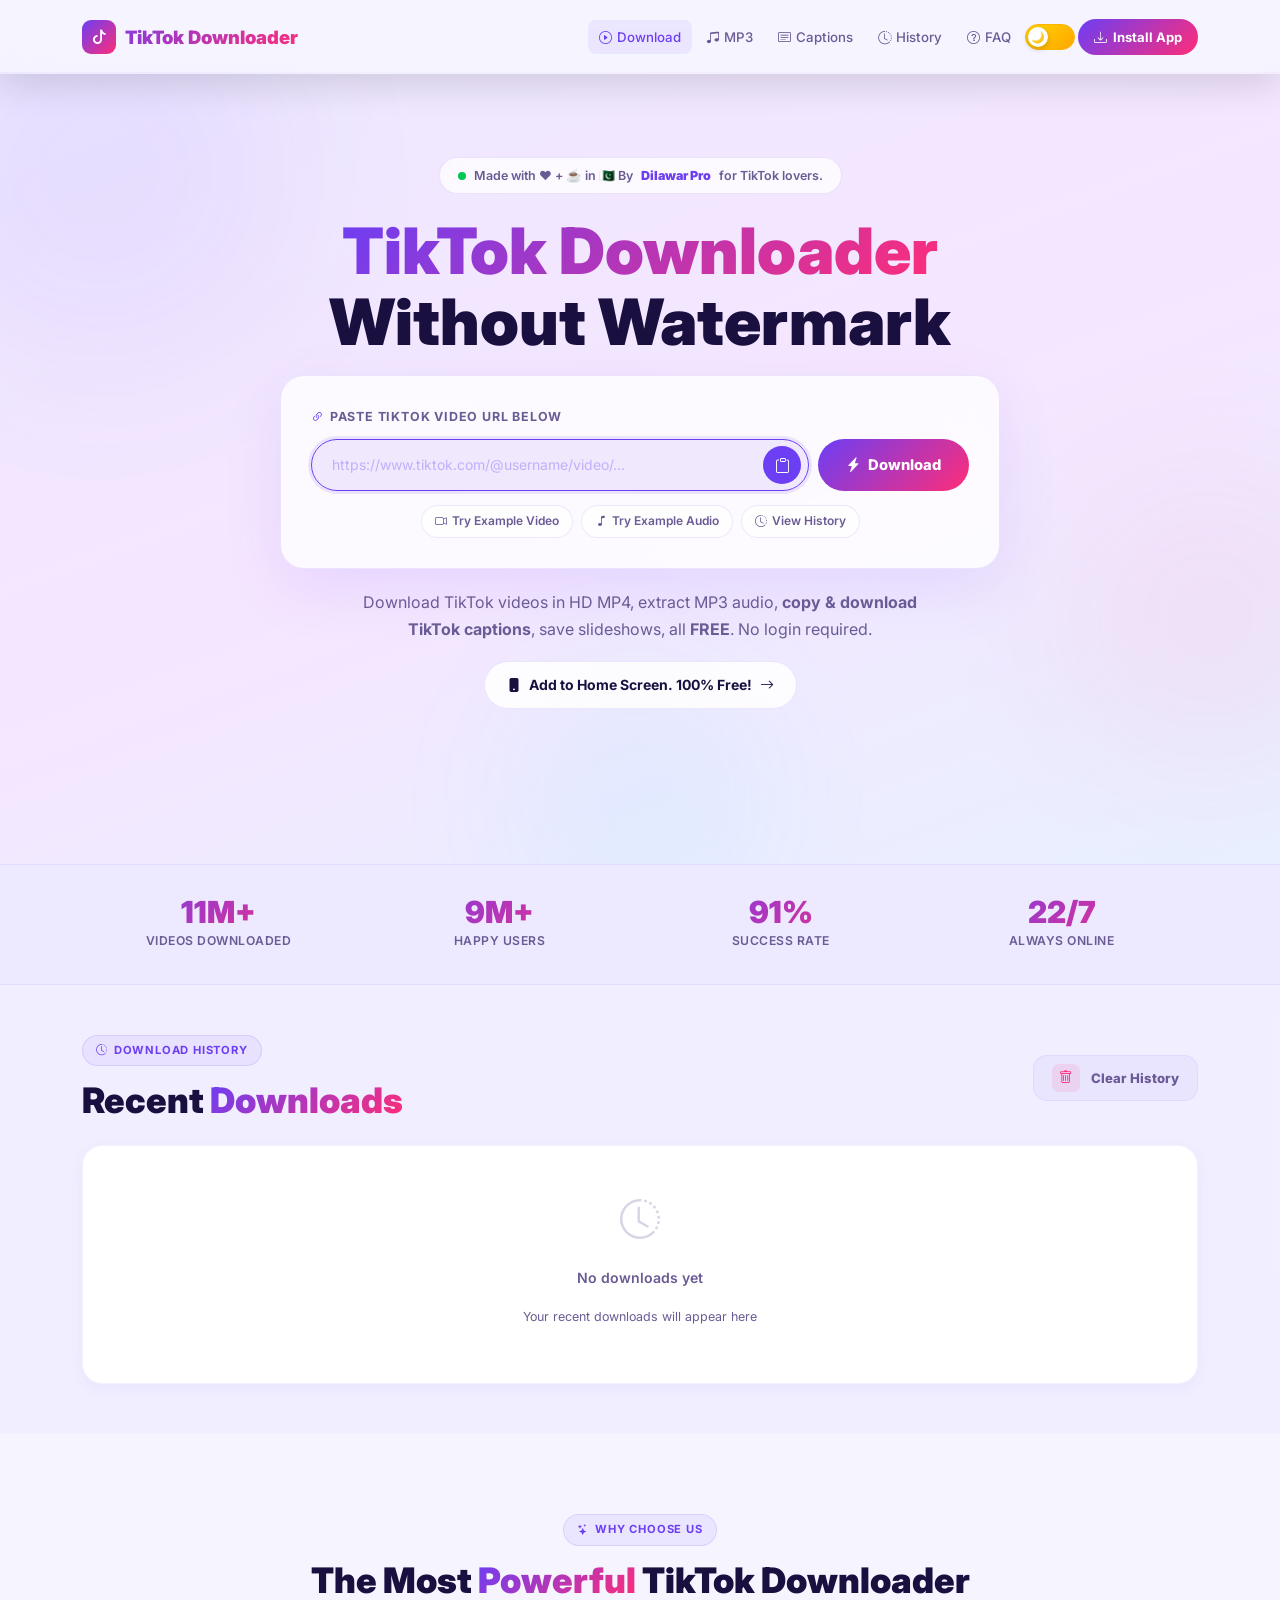
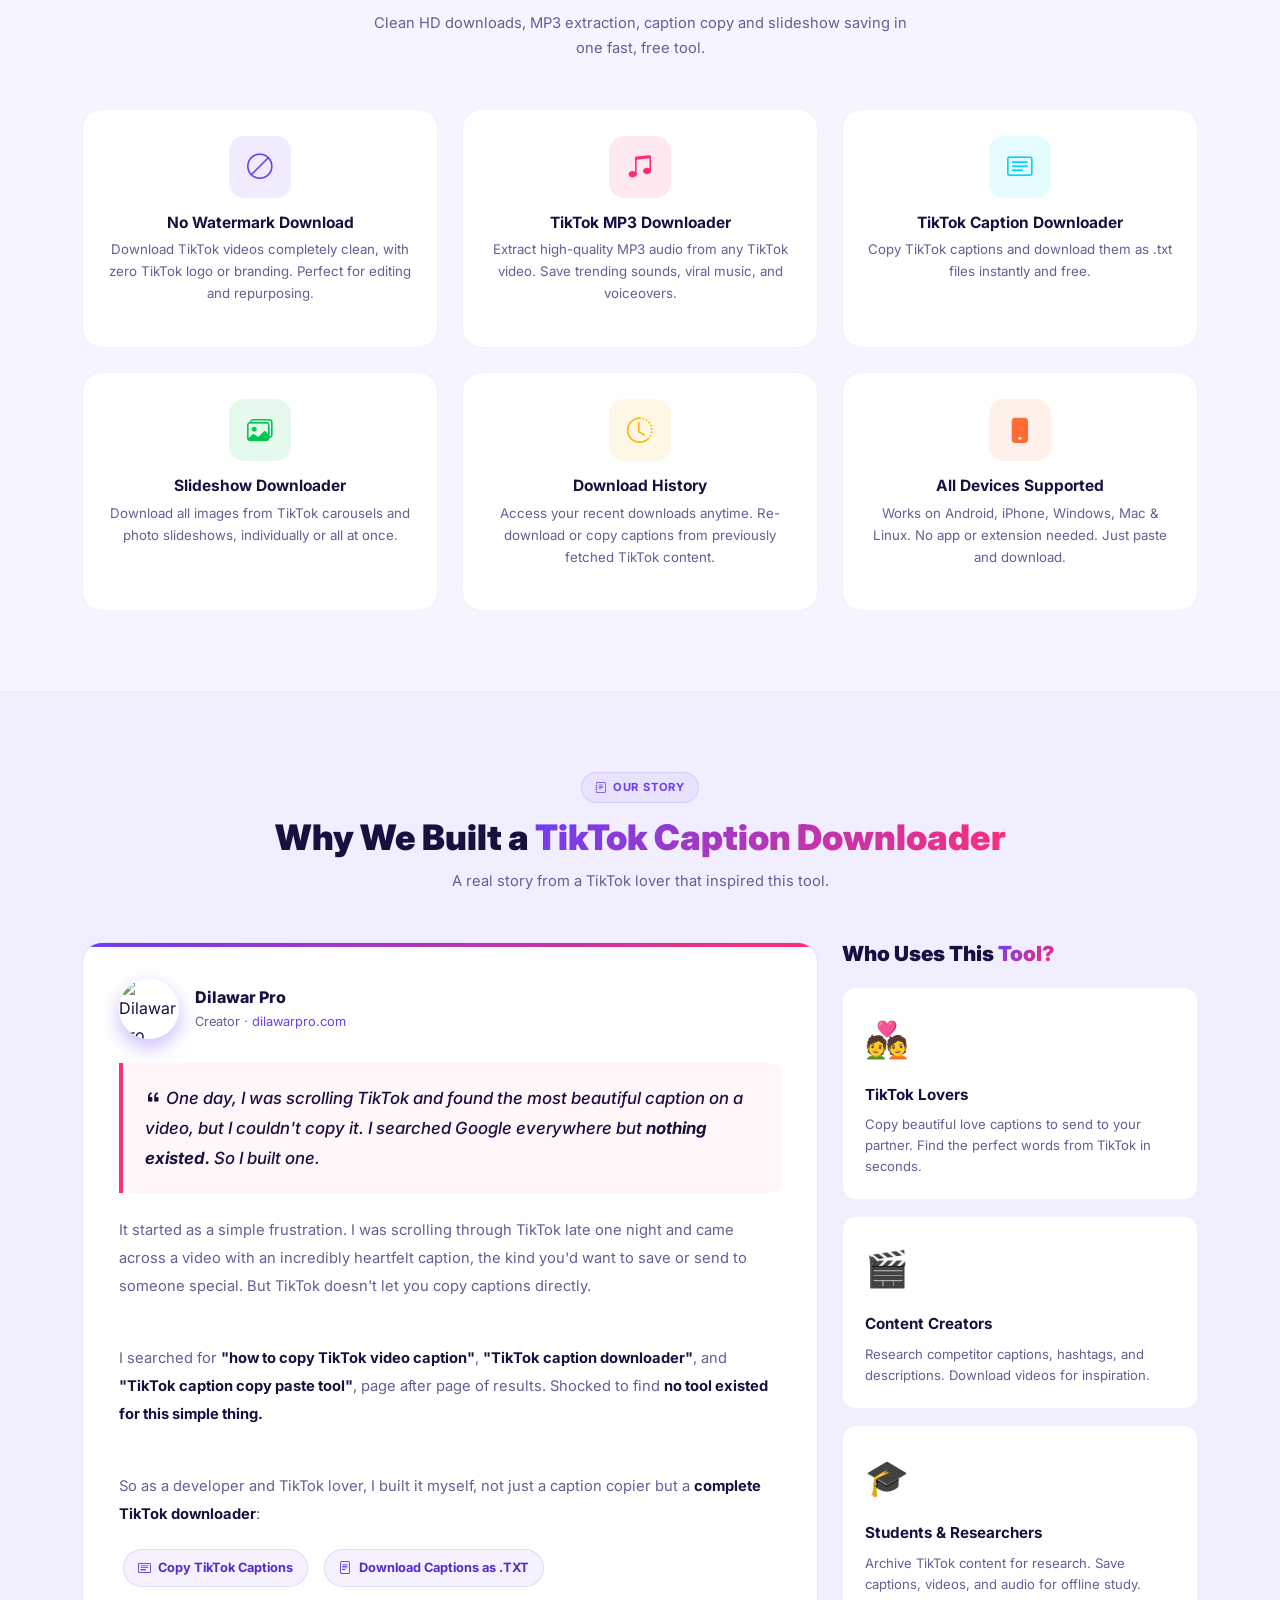
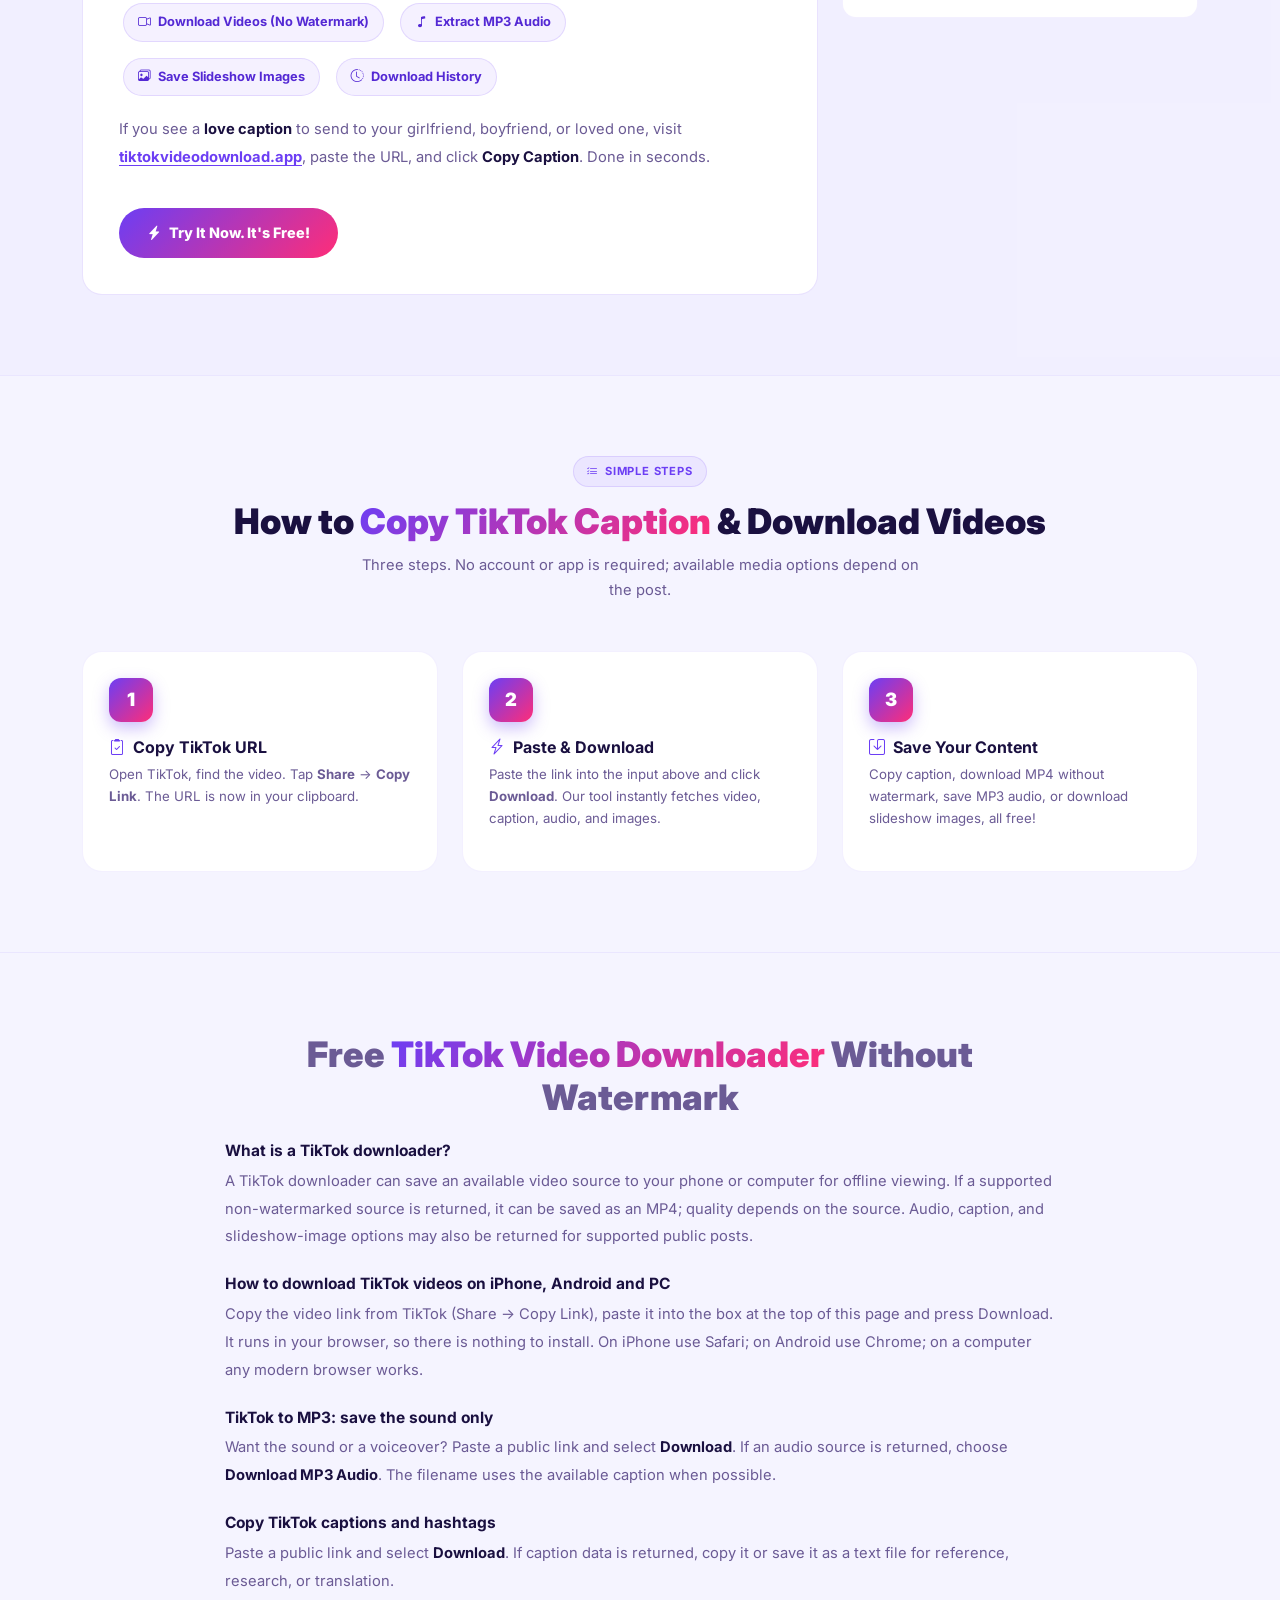
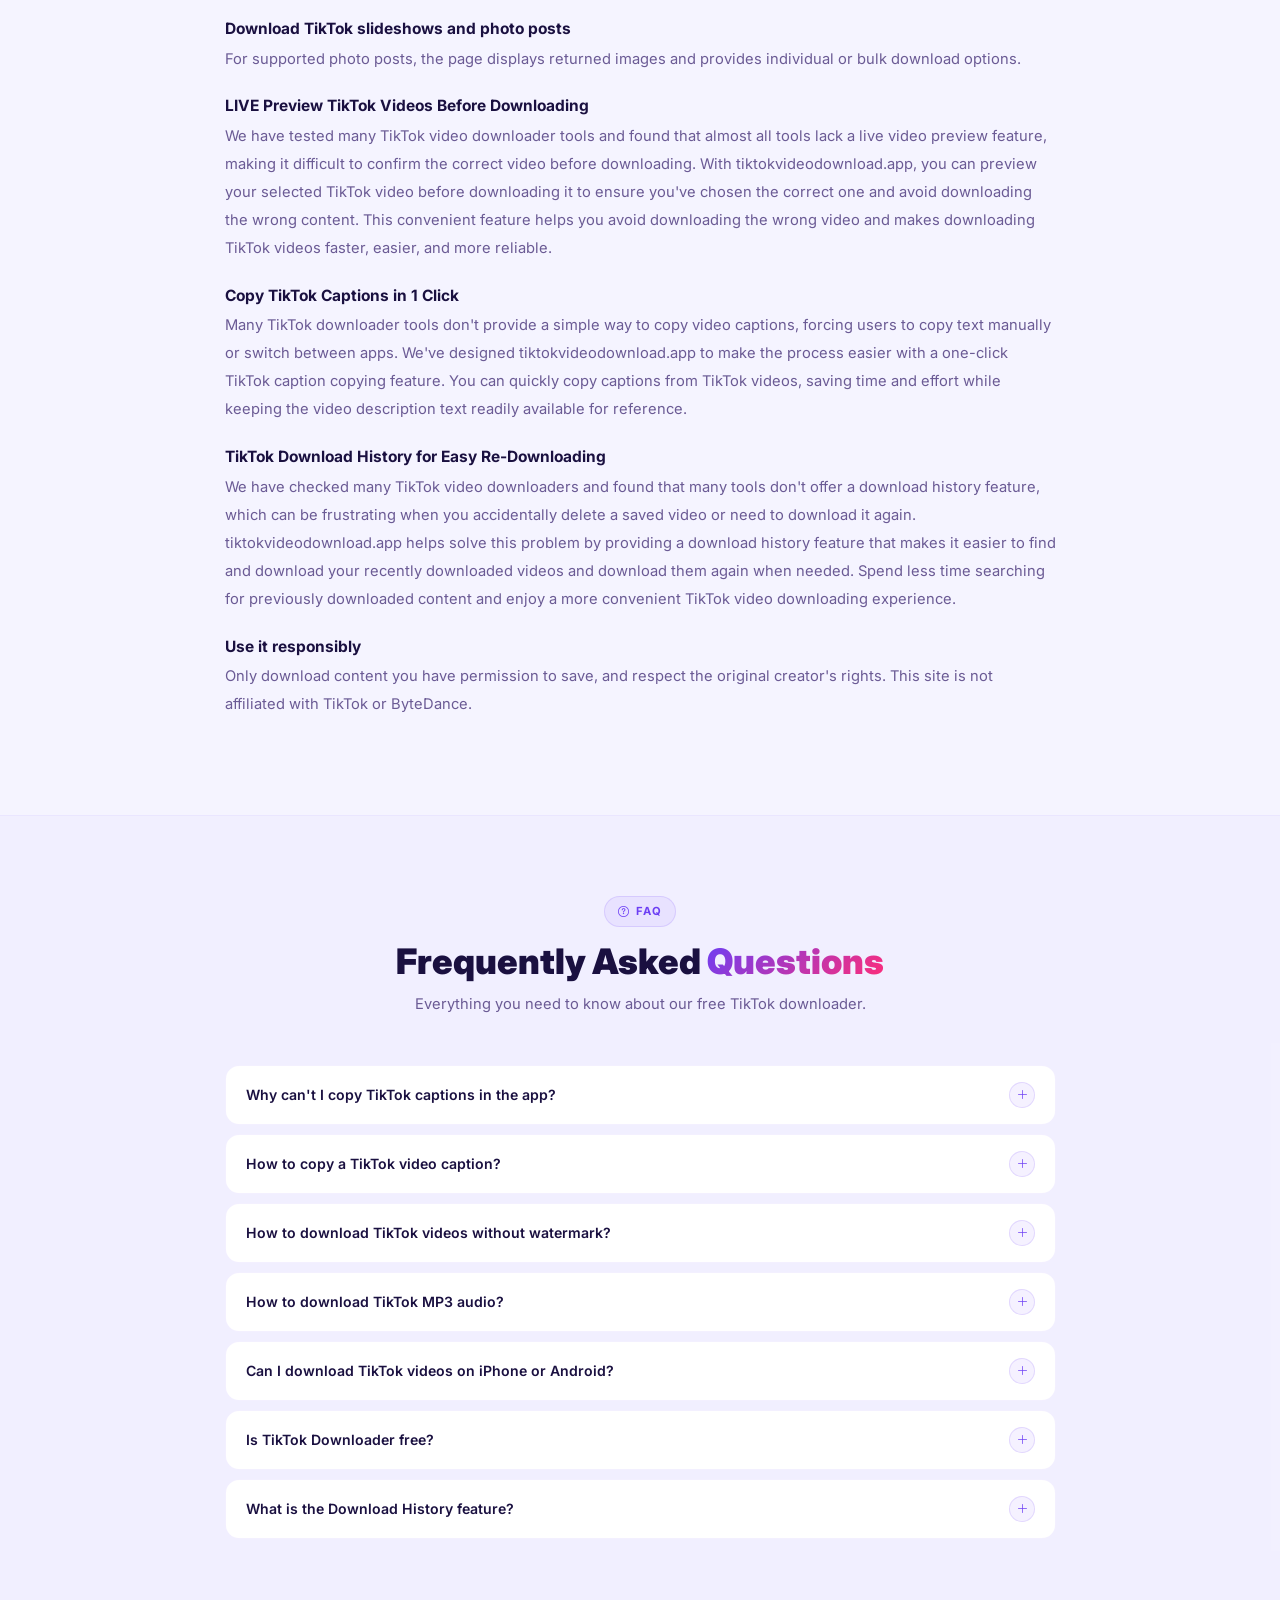
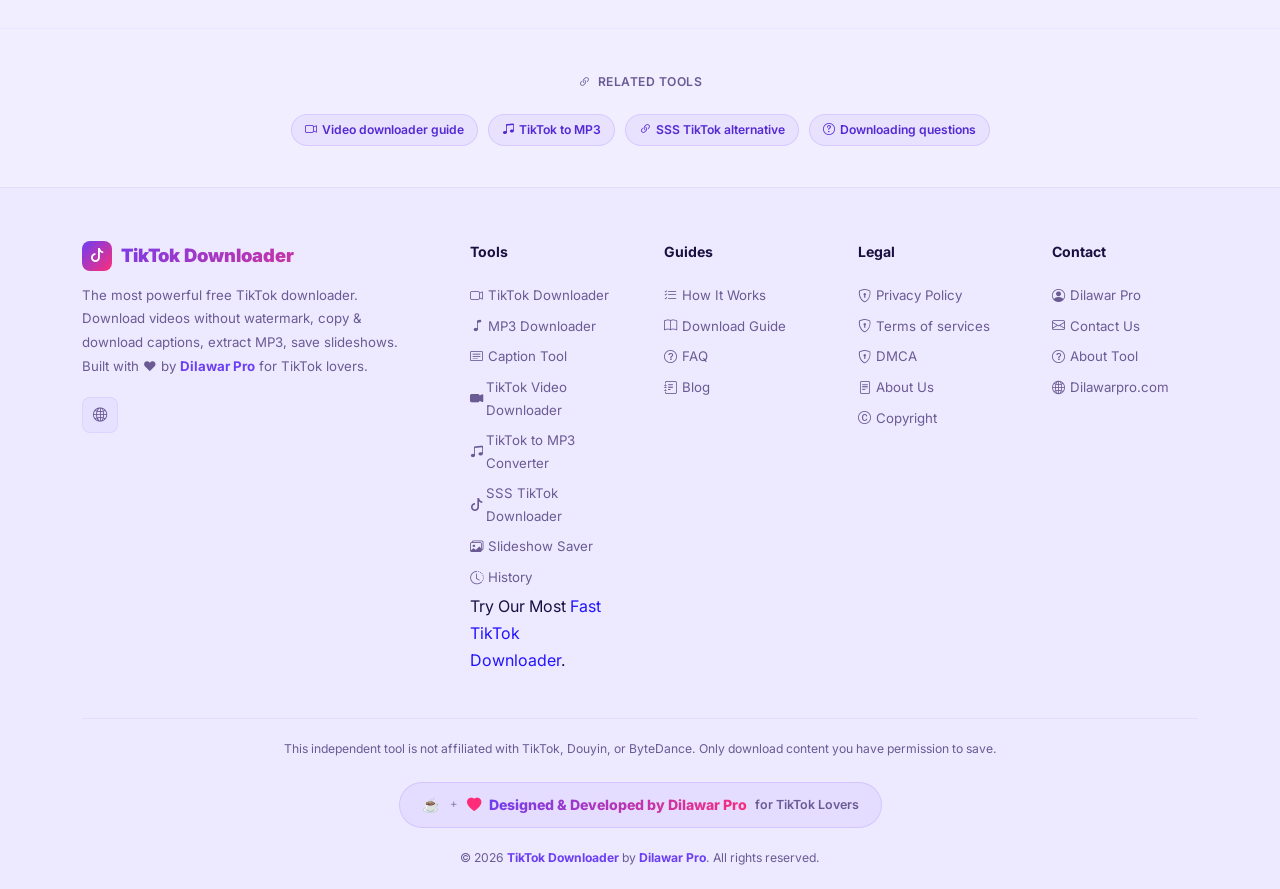
==== commit e909702c: "up" ====
--- a/index.html
+++ b/index.html
@@ -979,7 +979,7 @@
   // Copy variants: one is picked at random on each load. Keep one entry only to disable A/B testing.
   var VARIANTS = [
     { badge: 'Free tool',    title: 'Try our most advanced TikTok Downloader', text: 'Save TikTok videos in seconds with a faster, cleaner tool.', cta: 'Visit cliptoid.com' },
-    { badge: 'No watermark', title: 'Download TikTok videos without watermark', text: 'Paste a link, get the clean HD video. It takes about 3 seconds.', cta: 'Visit cliptoid.com' },
+    { badge: 'No watermark', title: 'Try our most fast TikTok Downloader', text: 'Paste a link, get the clean HD video.', cta: 'Visit cliptoid.com' },
     { badge: 'New',          title: 'A faster way to save TikToks',            text: 'MP4, MP3 and HD quality on any phone or computer.',           cta: 'Try it free' }
   ];
   /* ============================================ */
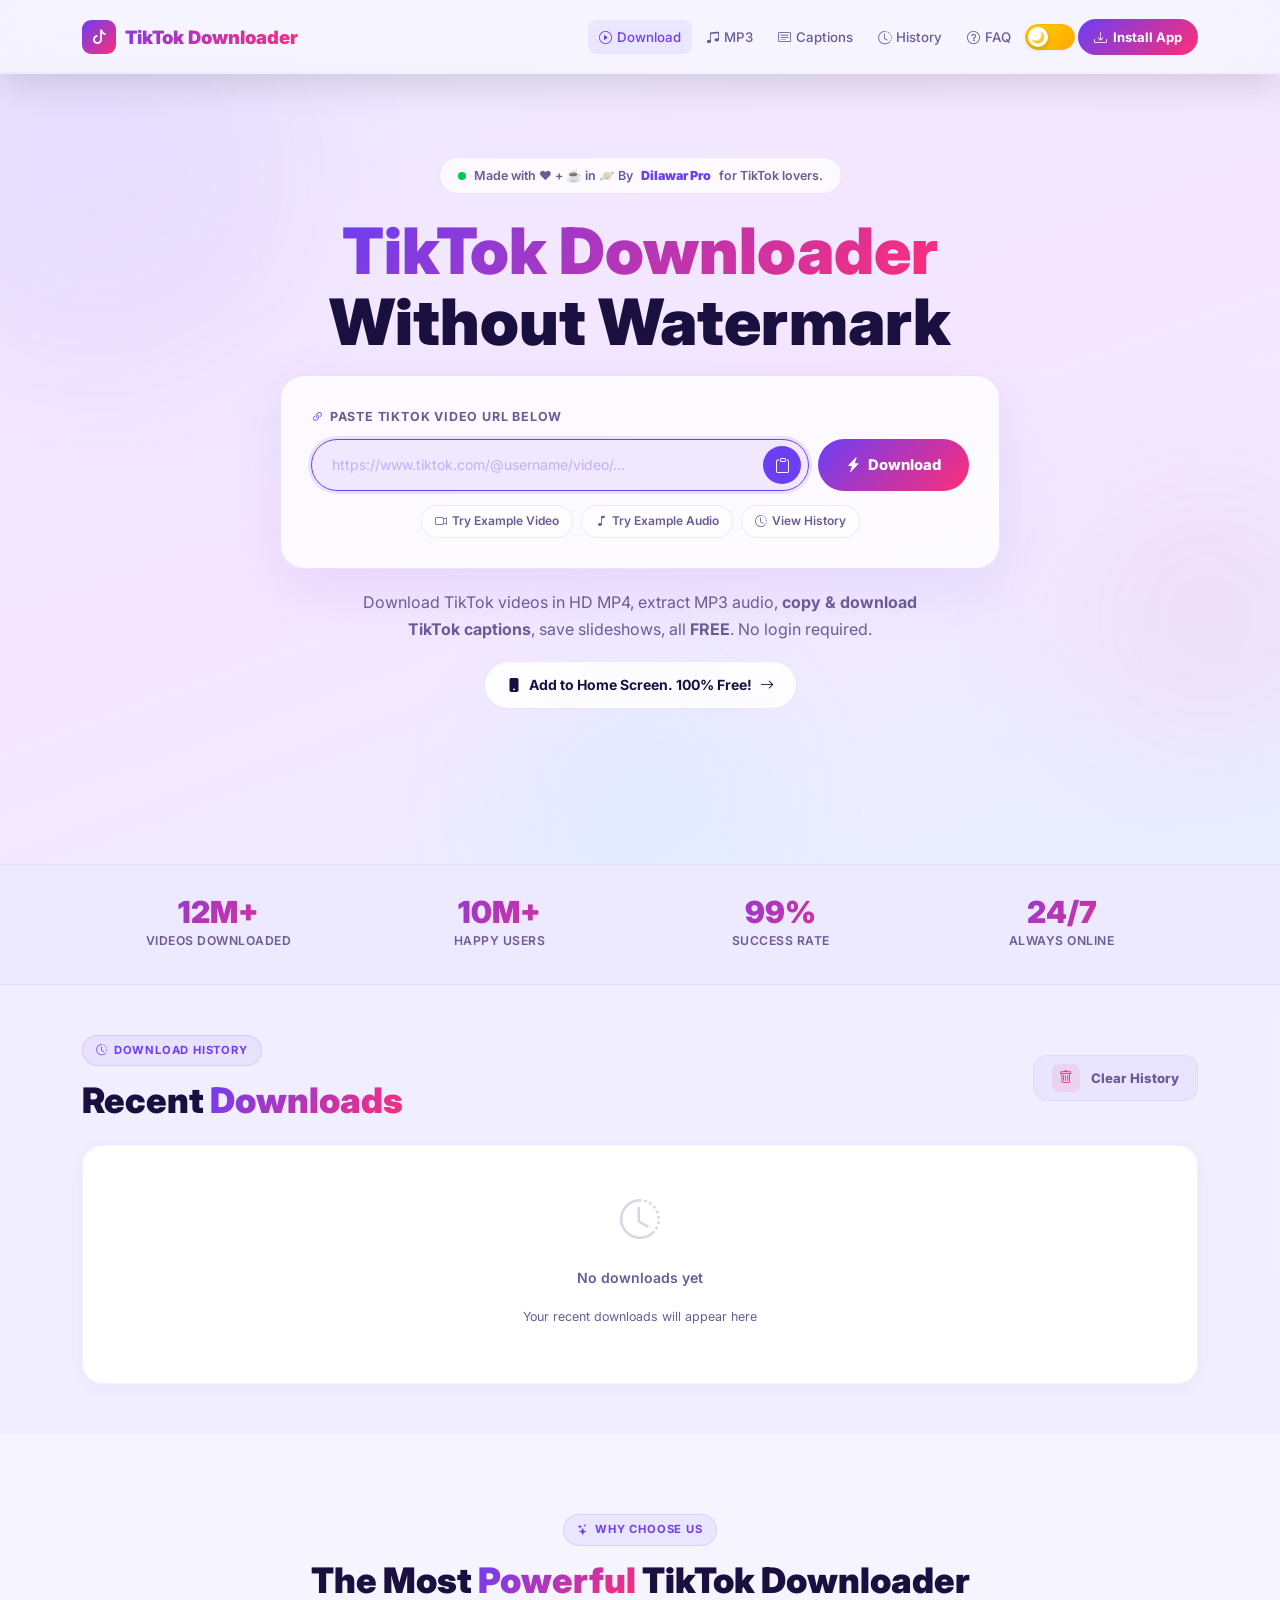
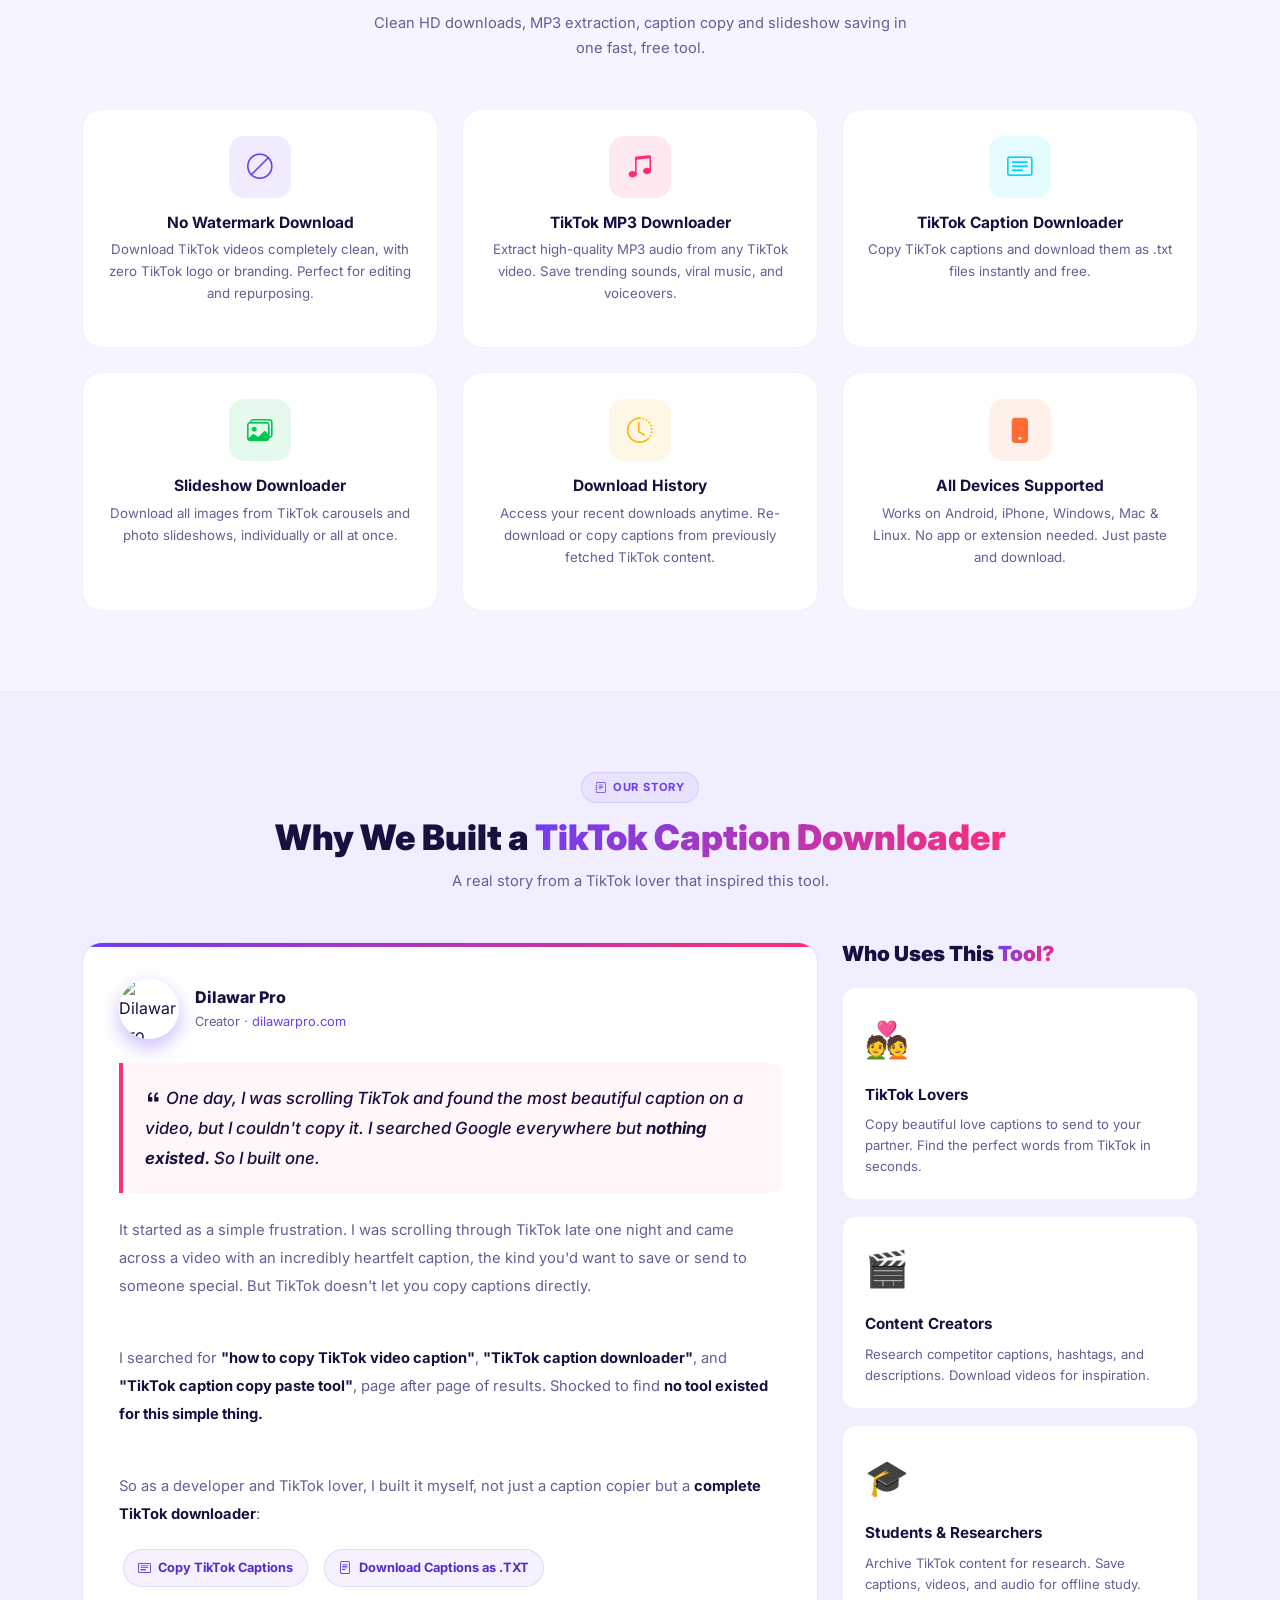
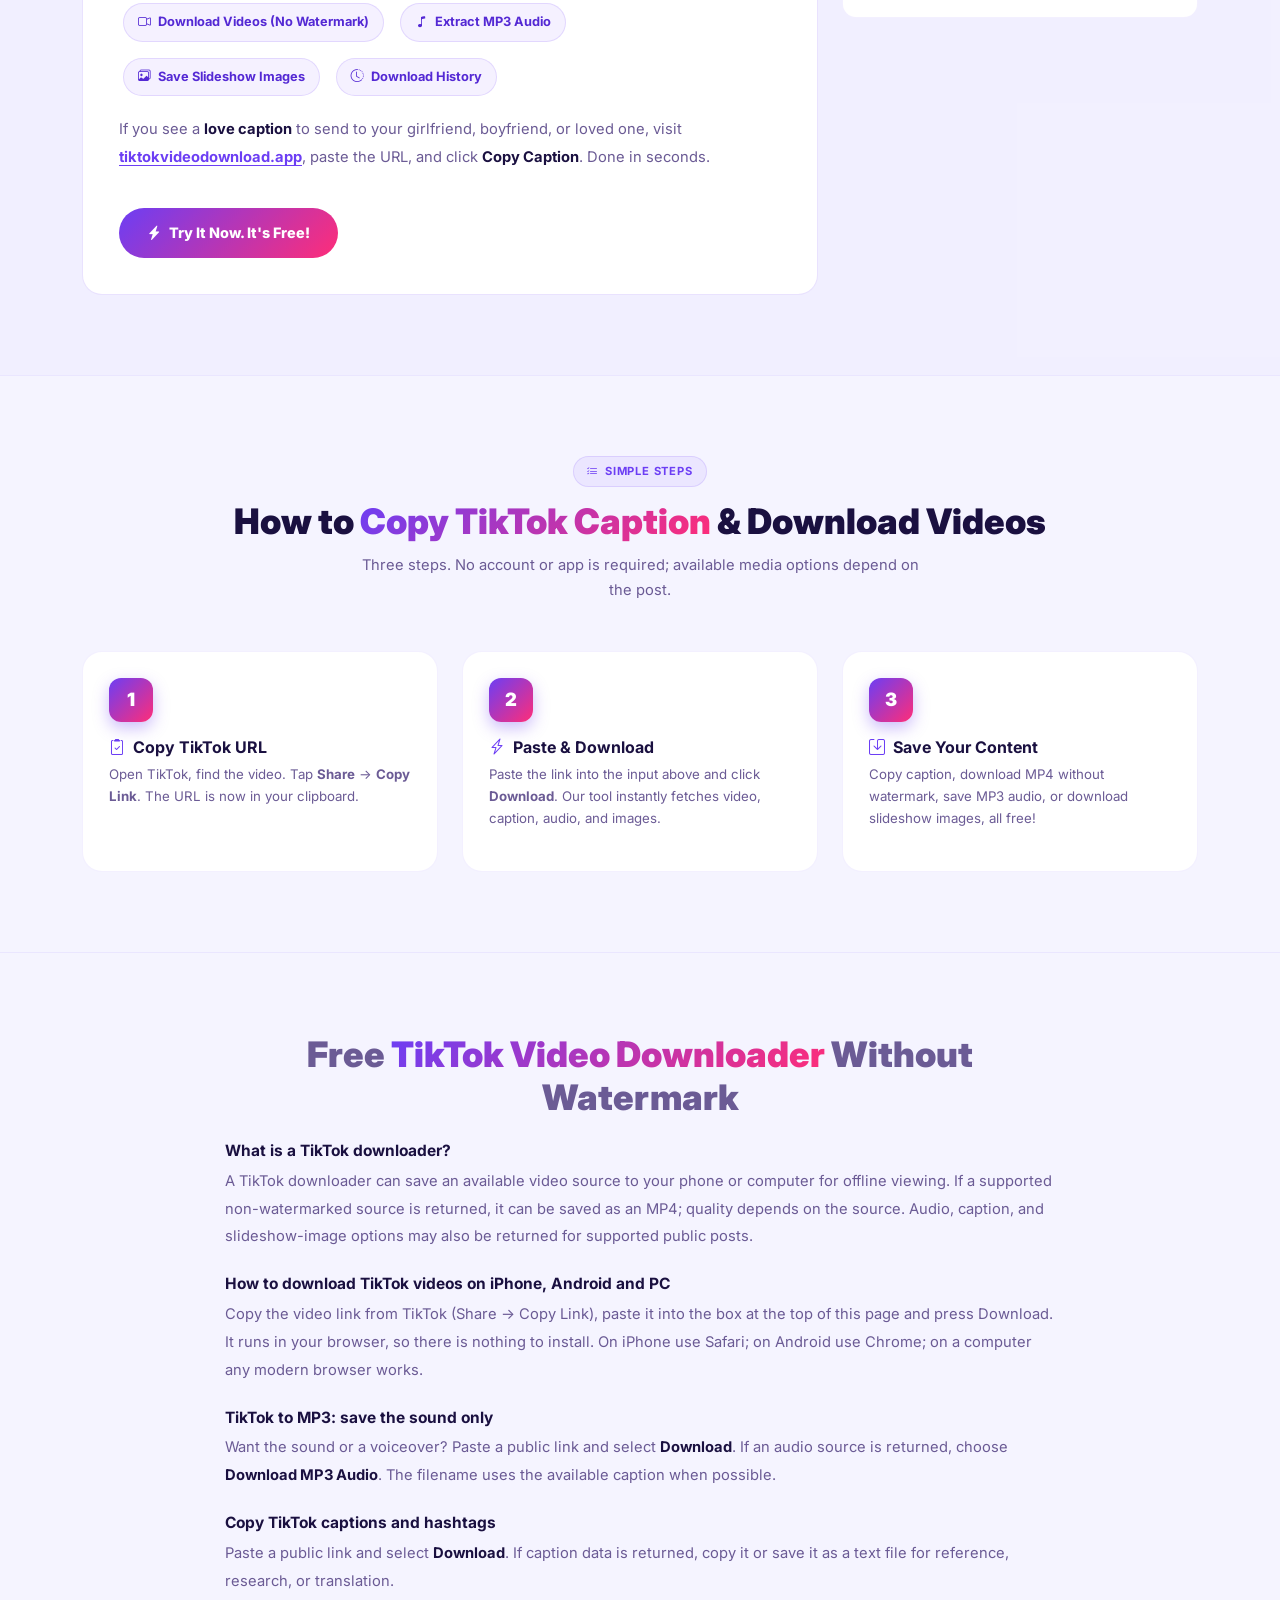
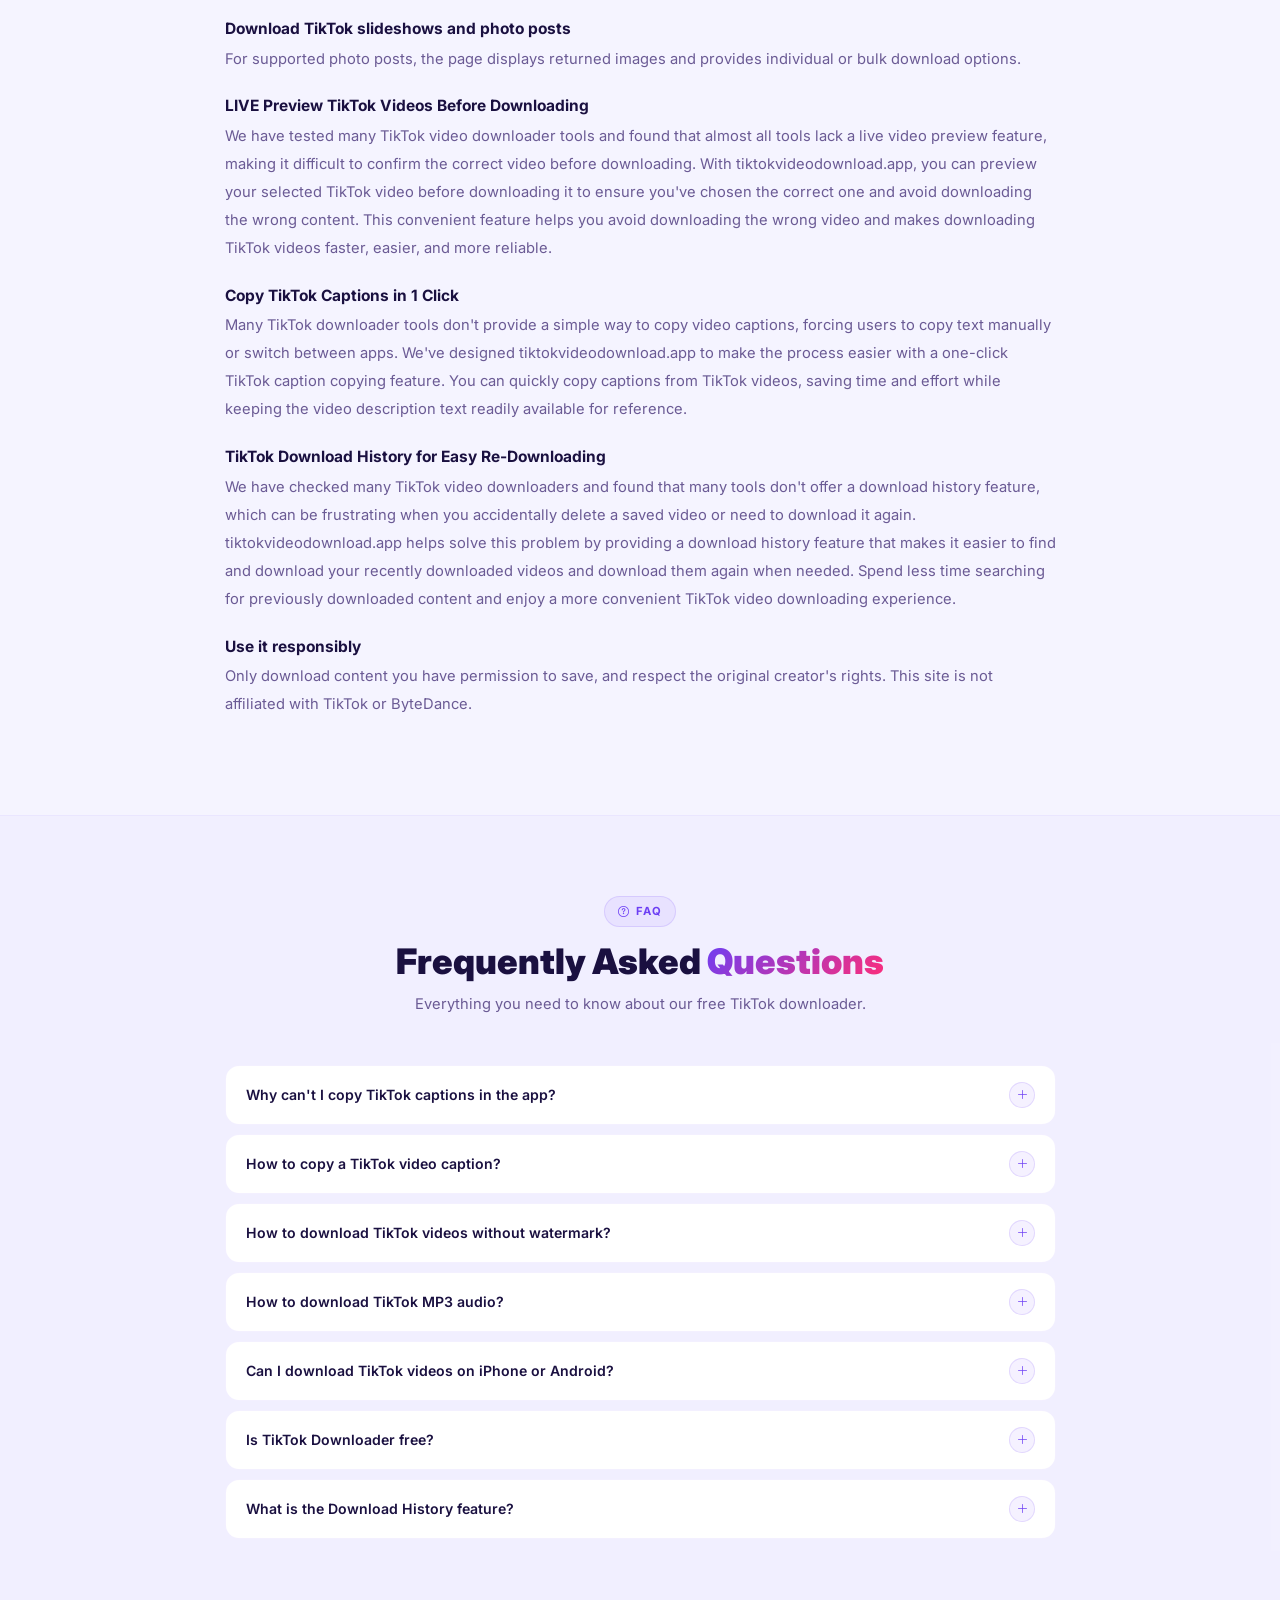
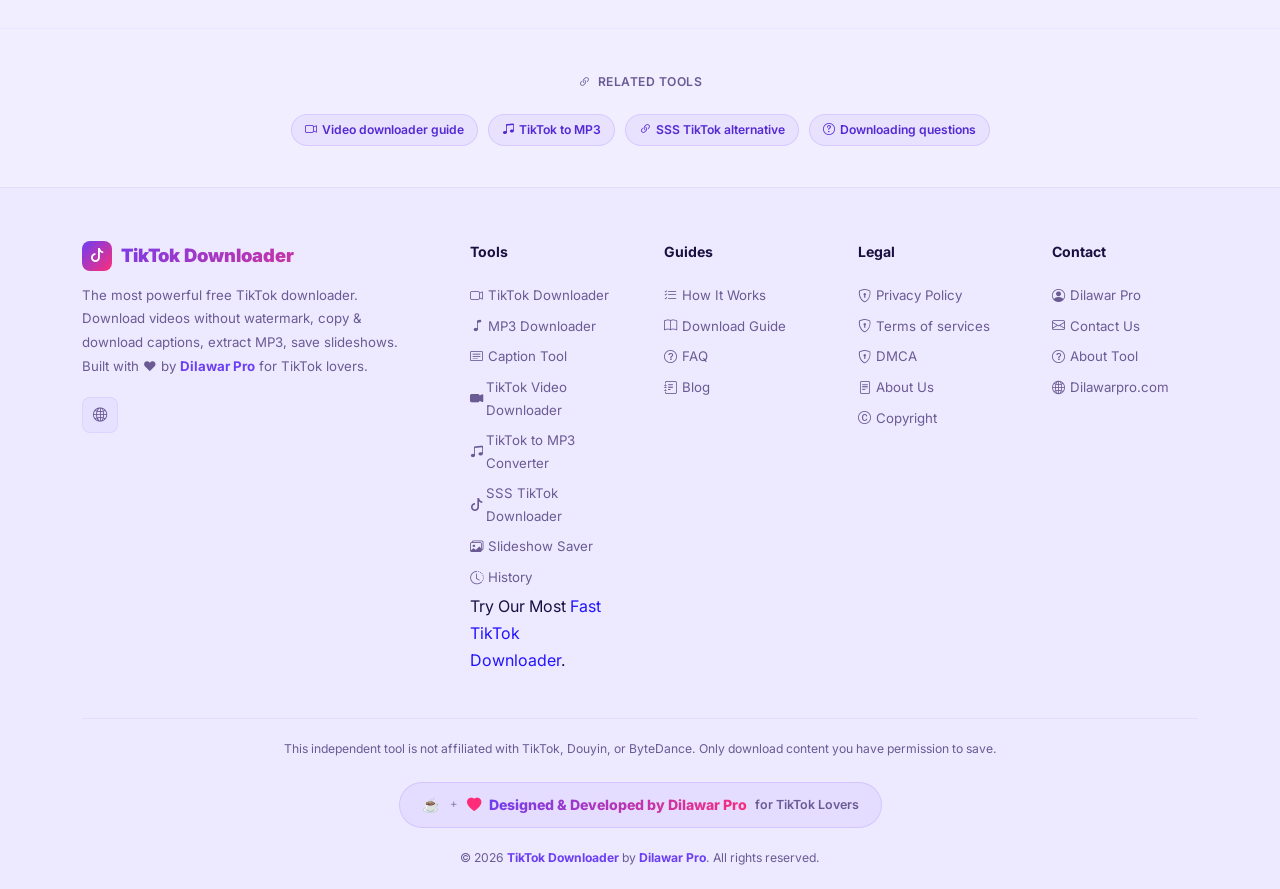
==== commit 09323768: "up" ====
--- a/index.html
+++ b/index.html
@@ -178,7 +178,7 @@
         <div class="text-center">
             <div class="hero-badge">
                 <span class="live-dot"></span>
-                Made with ❤️ + ☕ in 🇵🇰 By <a href="https://dilawarpro.com" style="color: #6c3ef4; font-weight: 900;">Dilawar Pro</a> for TikTok lovers.
+                Made with ❤️ + ☕ in 🪐 By <a href="https://dilawarpro.com" style="color: #6c3ef4; font-weight: 900;">Dilawar Pro</a> for TikTok lovers.
             </div>
             <h1 class="hero-title" id="hero-h1">
                 <span class="text-gradient">TikTok Downloader</span><br>
